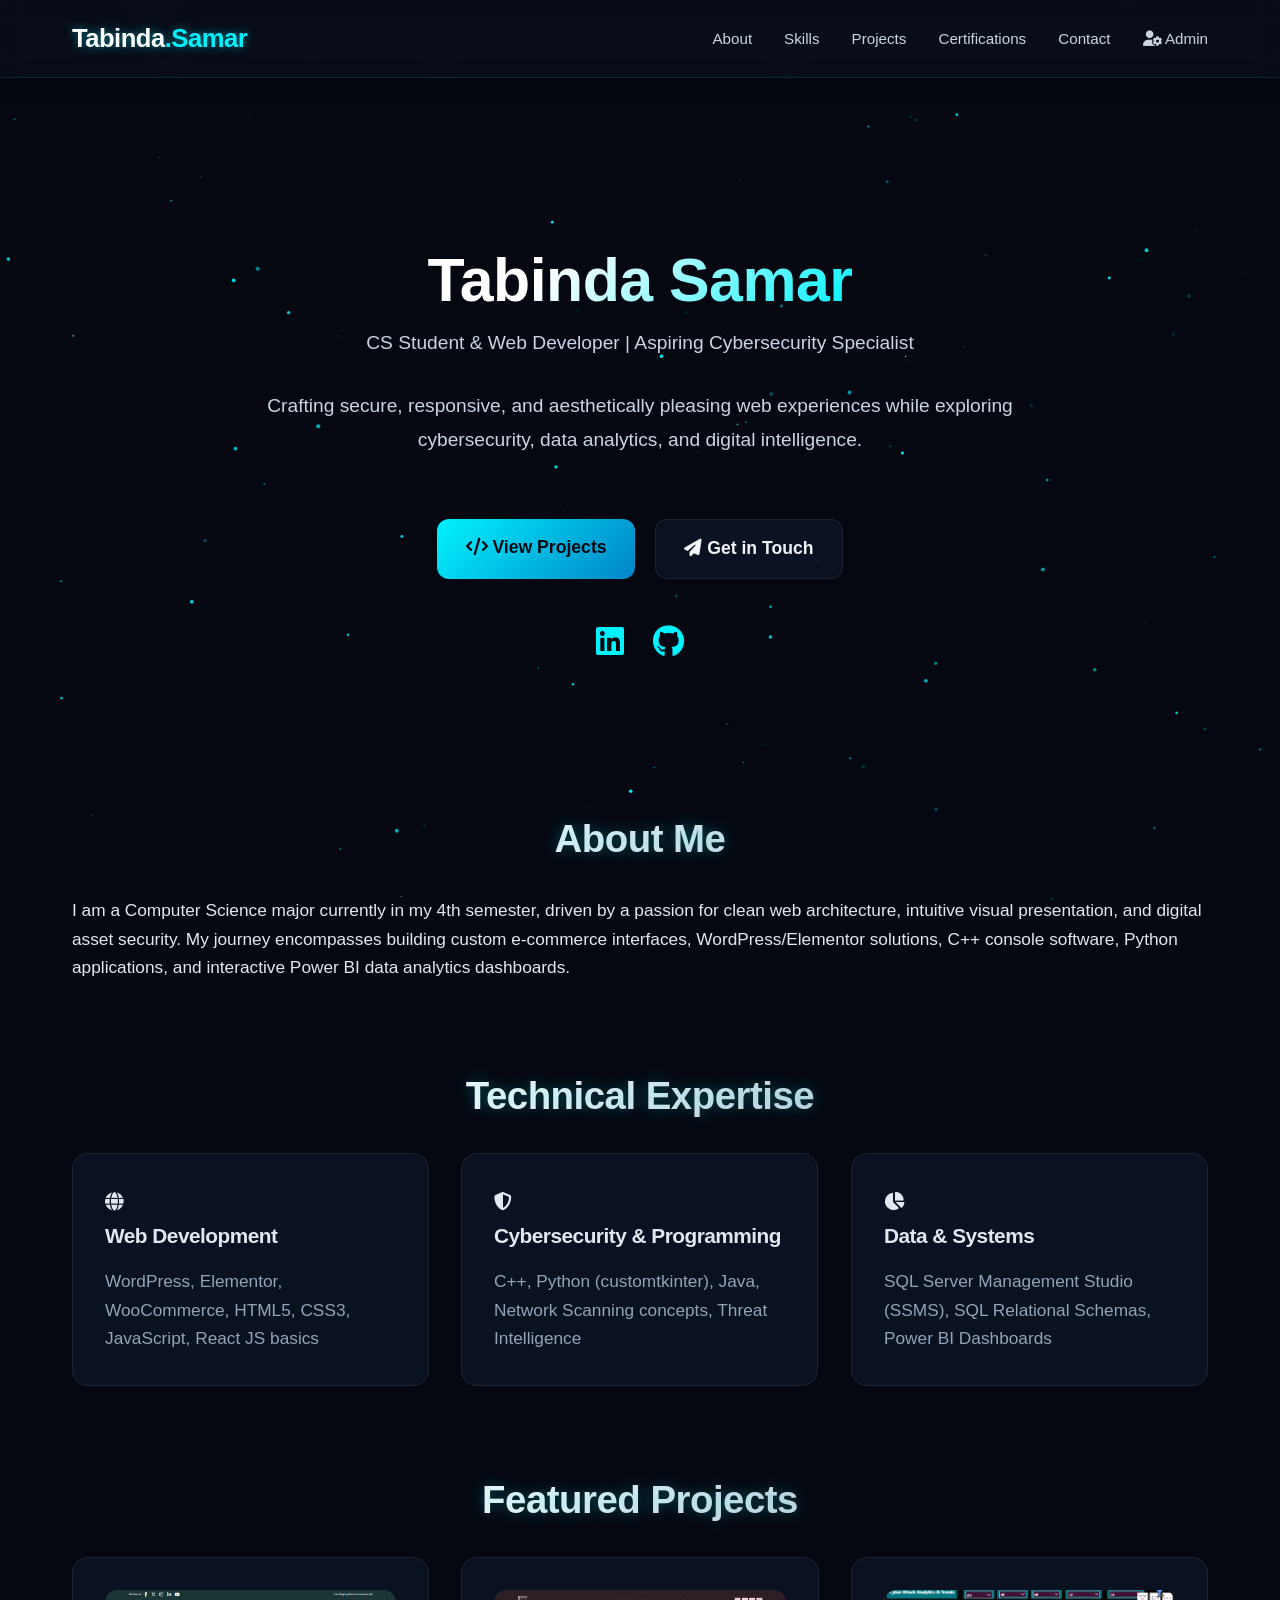
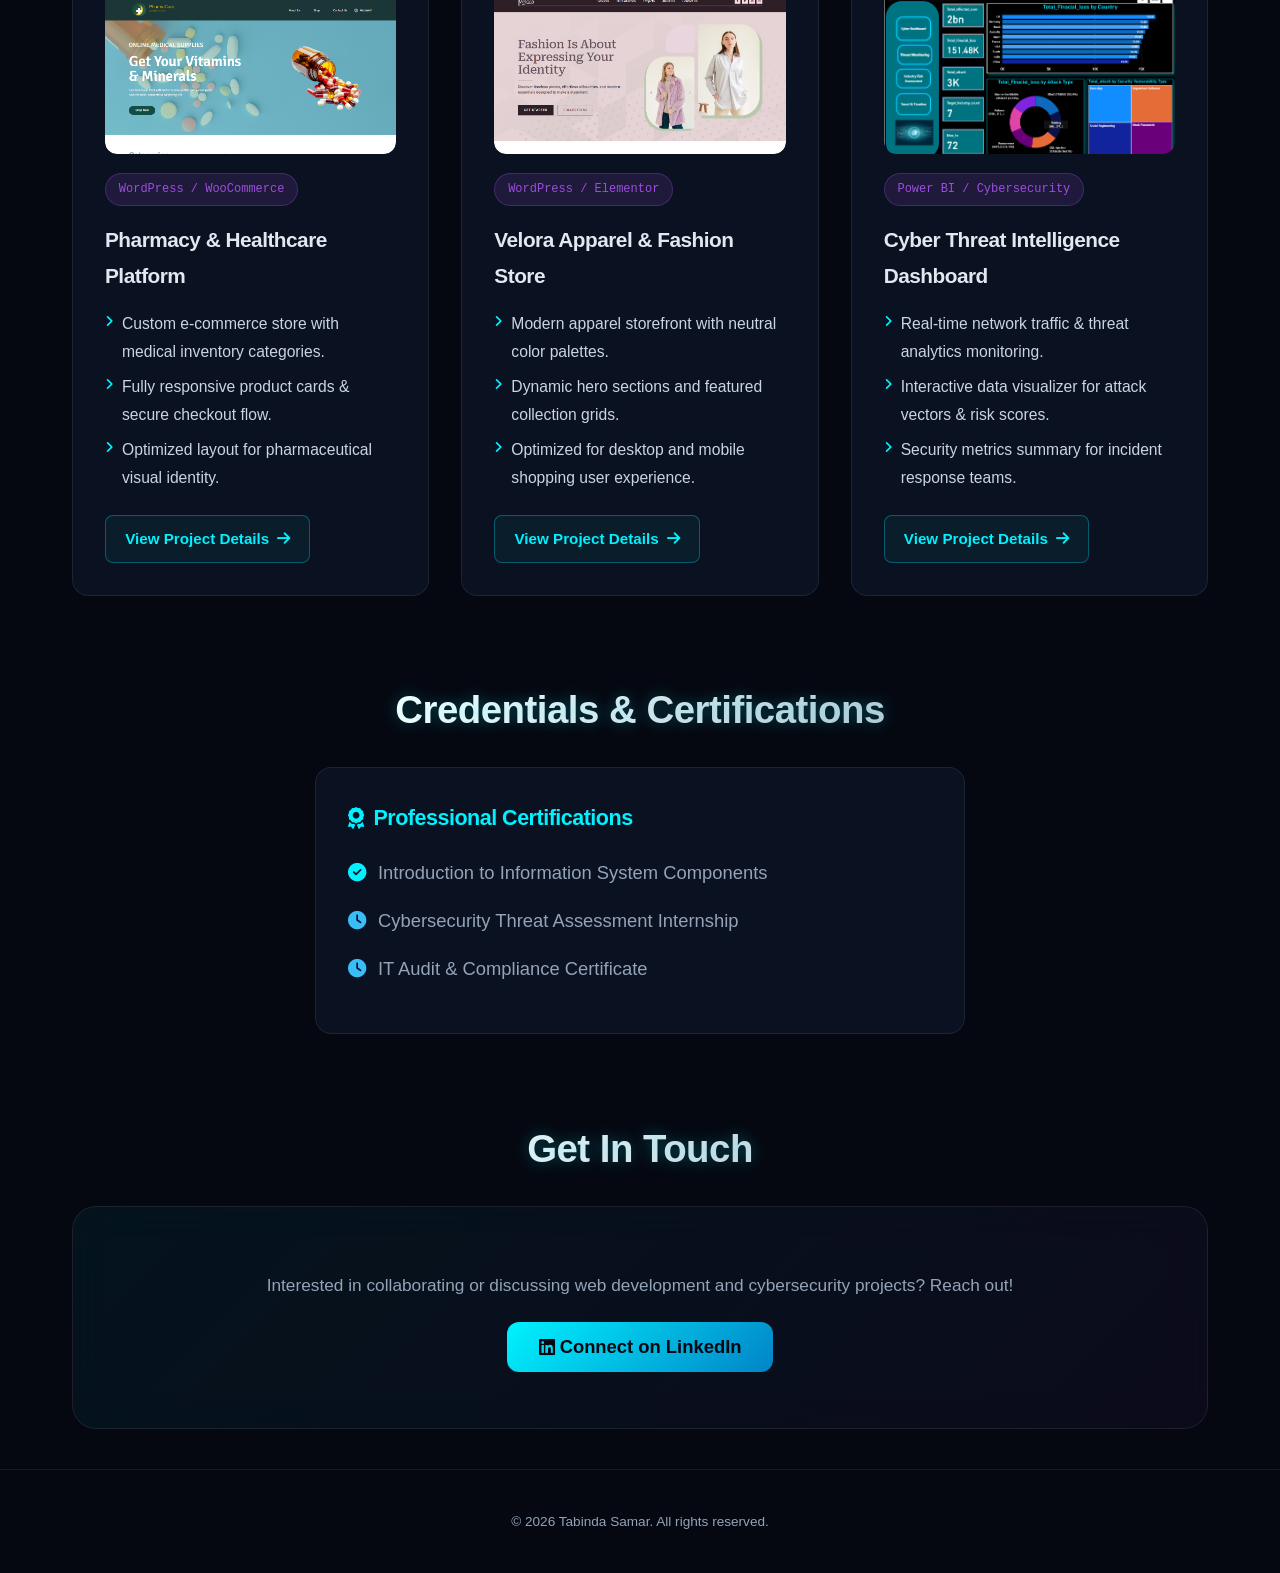
==== index.html @ 861e4718 "Initial portfolio commit" ====
<!DOCTYPE html>
<html lang="en">
<head>
    <meta charset="UTF-8">
    <meta name="viewport" content="width=device-width, initial-scale=1.0">
    <title>Tabinda Samar | CS Student & Web Developer | Aspiring Cybersecurity Specialist</title>
    <link rel="stylesheet" href="css/style.css">
    <link rel="stylesheet" href="https://cdnjs.cloudflare.com/ajax/libs/font-awesome/6.4.0/css/all.min.css">
</head>
<body>
    <canvas id="particles-canvas"></canvas>

    <!-- Navigation -->
    <nav class="navbar">
        <div class="nav-container">
            <a href="#hero" class="logo">Tabinda<span class="highlight">.Samar</span></a>
            <ul class="nav-links">
                <li><a href="#about">About</a></li>
                <li><a href="#skills">Skills</a></li>
                <li><a href="#projects">Projects</a></li>
                <li><a href="#certifications">Certifications</a></li>
                <li><a href="#contact">Contact</a></li>
                <li><a href="admin.html" class="admin-link"><i class="fa-solid fa-user-gear"></i> Admin</a></li>
            </ul>
        </div>
    </nav>

    <!-- Hero Section -->
    <section id="hero" class="hero-section">
        <div class="hero-content">
            <h1 class="glitch-text">Tabinda Samar</h1>
            <p class="subtitle">CS Student & Web Developer | Aspiring Cybersecurity Specialist</p>
            <p class="hero-desc">Crafting secure, responsive, and aesthetically pleasing web experiences while exploring cybersecurity, data analytics, and digital intelligence.</p>
            <div class="hero-btns">
                <a href="#projects" class="btn primary-btn"><i class="fa-solid fa-code"></i> View Projects</a>
                <a href="#contact" class="btn secondary-btn"><i class="fa-solid fa-paper-plane"></i> Get in Touch</a>
            </div>
            <div class="social-links">
                <a href="https://www.linkedin.com/in/tabinda-samar-846a65338" target="_blank" aria-label="LinkedIn"><i class="fa-brands fa-linkedin"></i></a>
                <a href="https://github.com" target="_blank" aria-label="GitHub"><i class="fa-brands fa-github"></i></a>
            </div>
        </div>
    </section>

    <!-- About Section -->
    <section id="about" class="about-section">
        <h2 class="section-title">About Me</h2>
        <div class="about-card glass-card">
            <p>I am a Computer Science major currently in my 4th semester, driven by a passion for clean web architecture, intuitive visual presentation, and digital asset security. My journey encompasses building custom e-commerce interfaces, WordPress/Elementor solutions, C++ console software, Python applications, and interactive Power BI data analytics dashboards.</p>
        </div>
    </section>

    <!-- Skills Section -->
    <section id="skills" class="skills-section">
        <h2 class="section-title">Technical Expertise</h2>
        <div class="skills-grid">
            <div class="skill-card glass-card">
                <i class="fa-solid fa-globe skill-icon"></i>
                <h3>Web Development</h3>
                <p>WordPress, Elementor, WooCommerce, HTML5, CSS3, JavaScript, React JS basics</p>
            </div>
            <div class="skill-card glass-card">
                <i class="fa-solid fa-shield-halved skill-icon"></i>
                <h3>Cybersecurity & Programming</h3>
                <p>C++, Python (customtkinter), Java, Network Scanning concepts, Threat Intelligence</p>
            </div>
            <div class="skill-card glass-card">
                <i class="fa-solid fa-chart-pie skill-icon"></i>
                <h3>Data & Systems</h3>
                <p>SQL Server Management Studio (SSMS), SQL Relational Schemas, Power BI Dashboards</p>
            </div>
        </div>
    </section>

   <!-- Projects Section -->
<section id="projects" class="projects-section">
    <h2 class="section-title">Featured Projects</h2>
    <div class="projects-grid">
        
        <!-- 1. Pharmacy / Medicine Project -->
        <div class="project-card glass-card">
            <div class="project-img-wrapper">
                <img src="images/Medicine/Medicine 1.png" alt="Pharmacy Platform" class="project-main-img">
            </div>
            <div class="card-header"><span class="tag">WordPress / WooCommerce</span></div>
            <h3>Pharmacy & Healthcare Platform</h3>
            <ul class="project-bullets">
                <li><i class="fa-solid fa-angle-right"></i> Custom e-commerce store with medical inventory categories.</li>
                <li><i class="fa-solid fa-angle-right"></i> Fully responsive product cards & secure checkout flow.</li>
                <li><i class="fa-solid fa-angle-right"></i> Optimized layout for pharmaceutical visual identity.</li>
            </ul>
            <a href="project-details.html?id=pharmacy" class="btn-view-project">View Project Details <i class="fa-solid fa-arrow-right"></i></a>
        </div>

        <!-- 2. Velora Fashion Project -->
        <div class="project-card glass-card">
            <div class="project-img-wrapper">
                <img src="images/Velora/Velora 1.png" alt="Velora Fashion Store" class="project-main-img">
            </div>
            <div class="card-header"><span class="tag">WordPress / Elementor</span></div>
            <h3>Velora Apparel & Fashion Store</h3>
            <ul class="project-bullets">
                <li><i class="fa-solid fa-angle-right"></i> Modern apparel storefront with neutral color palettes.</li>
                <li><i class="fa-solid fa-angle-right"></i> Dynamic hero sections and featured collection grids.</li>
                <li><i class="fa-solid fa-angle-right"></i> Optimized for desktop and mobile shopping user experience.</li>
            </ul>
            <a href="project-details.html?id=velora" class="btn-view-project">View Project Details <i class="fa-solid fa-arrow-right"></i></a>
        </div>

        <!-- 3. Cyber Power BI Dashboard -->
        <div class="project-card glass-card">
            <div class="project-img-wrapper">
                <img src="images/Cyber powerBI dashboard/power bi 1.png" alt="Cyber Dashboard" class="project-main-img">
            </div>
            <div class="card-header"><span class="tag">Power BI / Cybersecurity</span></div>
            <h3>Cyber Threat Intelligence Dashboard</h3>
            <ul class="project-bullets">
                <li><i class="fa-solid fa-angle-right"></i> Real-time network traffic & threat analytics monitoring.</li>
                <li><i class="fa-solid fa-angle-right"></i> Interactive data visualizer for attack vectors & risk scores.</li>
                <li><i class="fa-solid fa-angle-right"></i> Security metrics summary for incident response teams.</li>
            </ul>
            <a href="project-details.html?id=cyberdashboard" class="btn-view-project">View Project Details <i class="fa-solid fa-arrow-right"></i></a>
        </div>

        <!-- 4. Calligraphy Studio -->
        <div class="project-card glass-card">
            <div class="project-img-wrapper">
                <img src="images/Calligraphy/Calligraphy 1.png" alt="Calligraphy Studio" class="project-main-img">
            </div>
            <div class="card-header"><span class="tag">WordPress / Elementor</span></div>
            <h3>Art & Calligraphy Studio</h3>
            <ul class="project-bullets">
                <li><i class="fa-solid fa-angle-right"></i> Artistic hand-lettering & custom artwork showcase store.</li>
                <li><i class="fa-solid fa-angle-right"></i> Elegant product presentation with custom typography.</li>
                <li><i class="fa-solid fa-angle-right"></i> Seamless browsing experience with clear navigation.</li>
            </ul>
            <a href="project-details.html?id=calligraphy" class="btn-view-project">View Project Details <i class="fa-solid fa-arrow-right"></i></a>
        </div>

    </div>
</section>

    <!-- Certifications Section -->
    <section id="certifications" class="certifications-section">
        <h2 class="section-title">Credentials & Certifications</h2>
        <div class="cert-grid" style="grid-template-columns: 1fr; max-width: 650px; margin: 0 auto;">
            <div class="cert-glass glass-card">
                <h3><i class="fa-solid fa-award"></i> Professional Certifications</h3>
                <ul>
                    <li><i class="fa-solid fa-check-circle" style="color: #00f2fe;"></i> Introduction to Information System Components</li>
                    <li><i class="fa-solid fa-clock" style="color: #38bdf8;"></i> Cybersecurity Threat Assessment Internship </li>
                    <li><i class="fa-solid fa-clock" style="color: #38bdf8;"></i> IT Audit & Compliance Certificate </li>
                </ul>
            </div>
        </div>
    </section>

    <!-- Contact Section -->
    <section id="contact" class="contact-section">
        <h2 class="section-title">Get In Touch</h2>
        <div class="contact-card glass-card">
            <p>Interested in collaborating or discussing web development and cybersecurity projects? Reach out!</p>
            <a href="https://www.linkedin.com/in/tabinda-samar-846a65338" target="_blank" class="btn primary-btn"><i class="fa-brands fa-linkedin"></i> Connect on LinkedIn</a>
        </div>
    </section>

    <footer>
        <p>&copy; 2026 Tabinda Samar. All rights reserved.</p>
    </footer>

    <script src="js/script.js"></script>
    
</body>
</html>
---- css/style.css ----
:root {
    --bg-dark: #050811;
    --card-bg: rgba(15, 23, 42, 0.65);
    --border-glass: rgba(255, 255, 255, 0.08);
    --text-main: #f1f5f9;
    --text-muted: #94a3b8;
    --cyan-glow: #00f2fe;
    --violet-glow: #9d4edd;
    --transition: all 0.4s cubic-bezier(0.16, 1, 0.3, 1);
}

* {
    margin: 0;
    padding: 0;
    box-sizing: border-box;
}

html {
    scroll-behavior: smooth;
}

body {
    font-family: 'Plus Jakarta Sans', sans-serif;
    background-color: var(--bg-dark);
    color: var(--text-main);
    overflow-x: hidden;
    line-height: 1.6;
}

/* Background Stars Engine */
#bg-canvas, #particles-canvas {
    position: fixed;
    top: 0;
    left: 0;
    width: 100vw;
    height: 100vh;
    z-index: -1;
    pointer-events: none;
}

/* Glassmorphism Navigation Bar */
.navbar {
    position: fixed;
    top: 0;
    left: 0;
    width: 100%;
    background: rgba(10, 15, 29, 0.75);
    backdrop-filter: blur(12px);
    border-bottom: 1px solid rgba(0, 242, 254, 0.15);
    box-shadow: 0 4px 20px rgba(0, 0, 0, 0.4);
    z-index: 1000;
}

.nav-container {
    max-width: 1200px;
    margin: 0 auto;
    padding: 1rem 2rem;
    display: flex;
    justify-content: space-between;
    align-items: center;
}

.logo {
    font-size: 1.6rem;
    font-weight: 700;
    color: #ffffff;
    text-decoration: none;
    text-shadow: 0 0 10px rgba(0, 242, 254, 0.5);
}

.highlight {
    color: #00f2fe;
}

.nav-links {
    display: flex;
    gap: 2rem;
    list-style: none;
    margin: 0;
    padding: 0;
    align-items: center;
}

.nav-links a {
    color: #cbd5e1;
    text-decoration: none;
    font-size: 0.95rem;
    transition: all 0.3s ease;
}

.nav-links a:hover {
    color: #00f2fe;
    text-shadow: 0 0 8px rgba(0, 242, 254, 0.8);
}

.hero-section {
    min-height: 85vh;
    display: flex;
    align-items: center;
    justify-content: center;
    padding-top: 100px;
    text-align: center;
}

.hero-btns {
    display: flex;
    gap: 1.2rem;
    margin: 2rem 0;
    justify-content: center;
}

.social-links {
    display: flex;
    gap: 1.5rem;
    justify-content: center;
    margin-top: 1rem;
}

.social-links a {
    color: #00f2fe;
    font-size: 1.8rem;
    transition: transform 0.3s ease, color 0.3s ease;
}

.social-links a:hover {
    color: #38bdf8;
    transform: translateY(-3px);
}

/* Hero Section Spacing & Icons Fix */
.hero-section {
    min-height: 85vh;
    display: flex;
    align-items: center;
    justify-content: center;
    padding-top: 100px; /* Reduced excess top space */
    padding-bottom: 3rem;
    text-align: center;
}

.hero-content {
    max-width: 800px;
    margin: 0 auto;
    display: flex;
    flex-direction: column;
    align-items: center;
}

.hero-btns {
    display: flex;
    gap: 1.2rem;
    margin-top: 2rem;
    margin-bottom: 2rem; /* Proper gap below buttons */
    justify-content: center;
}

.social-links {
    display: flex;
    gap: 1.5rem;
    justify-content: center;
    margin-top: 1rem;
}

.social-links a {
    color: #00f2fe;
    font-size: 1.8rem; /* Correct icon size */
    transition: transform 0.3s ease, color 0.3s ease;
}

.social-links a:hover {
    color: #38bdf8;
    transform: translateY(-3px);
}

/* Section Common */
section {
    padding: 6rem 2rem;
    max-width: 1200px;
    margin: 0 auto;
}

.section-title {
    font-size: 2.2rem;
    font-weight: 800;
    text-align: center;
    margin-bottom: 3rem;
    background: linear-gradient(135deg, #fff 30%, var(--text-muted));
    -webkit-background-clip: text;
    -webkit-text-fill-color: transparent;
}

/* Hero Section */
.hero-section {
    min-height: 85vh;
    display: flex;
    align-items: center;
    justify-content: center;
    text-align: center;
}

.status-badge {
    display: inline-flex;
    align-items: center;
    gap: 8px;
    background: rgba(0, 242, 254, 0.08);
    border: 1px solid rgba(0, 242, 254, 0.2);
    padding: 6px 16px;
    border-radius: 30px;
    font-size: 0.85rem;
    color: var(--cyan-glow);
    margin-bottom: 1.5rem;
}

.pulse-dot {
    width: 8px;
    height: 8px;
    background-color: var(--cyan-glow);
    border-radius: 50%;
    box-shadow: 0 0 10px var(--cyan-glow);
    animation: pulse 1.5s infinite;
}

@keyframes pulse {
    0% { transform: scale(0.95); opacity: 0.8; }
    50% { transform: scale(1.3); opacity: 1; }
    100% { transform: scale(0.95); opacity: 0.8; }
}

.hero-content h1 {
    font-size: 3.5rem;
    font-weight: 800;
    line-height: 1.15;
    margin-bottom: 1rem;
}

.gradient-text {
    background: linear-gradient(135deg, var(--cyan-glow), var(--violet-glow));
    -webkit-background-clip: text;
    -webkit-text-fill-color: transparent;
}

.hero-content h2 {
    font-size: 1.25rem;
    color: var(--text-muted);
    font-weight: 400;
    margin-bottom: 1.5rem;
}

.hero-content p {
    max-width: 650px;
    margin: 0 auto 2.5rem;
    color: var(--text-muted);
    font-size: 1.1rem;
}

.hero-buttons {
    display: flex;
    gap: 1.2rem;
    justify-content: center;
}

.btn {
    padding: 0.9rem 2rem;
    border-radius: 12px;
    font-weight: 600;
    text-decoration: none;
    transition: var(--transition);
}

.primary-btn {
    background: linear-gradient(135deg, var(--cyan-glow), #0284c7);
    color: #050811;
}

.primary-btn:hover {
    box-shadow: 0 0 25px rgba(0, 242, 254, 0.4);
    transform: translateY(-3px);
}

.secondary-btn {
    background: var(--card-bg);
    border: 1px solid var(--border-glass);
    color: var(--text-main);
    backdrop-filter: blur(10px);
}

.secondary-btn:hover {
    border-color: var(--cyan-glow);
    transform: translateY(-3px);
}

/* About Section */
.about-glass-card {
    background: var(--card-bg);
    border: 1px solid var(--border-glass);
    backdrop-filter: blur(20px);
    border-radius: 20px;
    padding: 2.5rem;
    display: flex;
    align-items: center;
    gap: 2rem;
}

.about-icon {
    font-size: 3rem;
    color: var(--cyan-glow);
}

.about-text p {
    color: var(--text-muted);
    font-size: 1.1rem;
}

/* Grid Cards (Skills & Projects) */
.skills-grid, .projects-grid {
    display: grid;
    grid-template-columns: repeat(auto-fit, minmax(320px, 1fr));
    gap: 2rem;
}

.skill-card, .project-card, .cert-glass {
    background: var(--card-bg);
    border: 1px solid var(--border-glass);
    backdrop-filter: blur(16px);
    border-radius: 16px;
    padding: 2rem;
    transition: var(--transition);
}

.skill-card:hover, .project-card:hover {
    transform: translateY(-8px);
    border-color: rgba(0, 242, 254, 0.3);
    box-shadow: 0 10px 30px rgba(0, 0, 0, 0.5);
}

.card-icon, .project-icon {
    font-size: 2rem;
    color: var(--cyan-glow);
    margin-bottom: 1rem;
}

.card-header {
    display: flex;
    justify-content: space-between;
    align-items: center;
    margin-bottom: 1rem;
}

.tag {
    font-family: 'Fira Code', monospace;
    font-size: 0.75rem;
    padding: 0.3rem 0.8rem;
    border-radius: 20px;
    background: rgba(157, 77, 221, 0.15);
    color: var(--violet-glow);
    border: 1px solid rgba(157, 77, 221, 0.3);
}

.project-card h3, .skill-card h3 {
    font-size: 1.3rem;
    margin-bottom: 0.8rem;
}

.project-card p, .skill-card p {
    color: var(--text-muted);
    font-size: 0.95rem;
}

/* Certifications */
.cert-grid {
    display: grid;
    grid-template-columns: repeat(auto-fit, minmax(350px, 1fr));
    gap: 2rem;
}

.cert-glass h3 {
    color: var(--cyan-glow);
    margin-bottom: 1.2rem;
    display: flex;
    align-items: center;
    gap: 10px;
}

.cert-glass ul {
    list-style: none;
}

.cert-glass li {
    margin-bottom: 1rem;
    color: var(--text-muted);
    display: flex;
    align-items: center;
    gap: 12px;
}

.cert-glass li i {
    color: var(--violet-glow);
}

/* Contact */
.contact-card {
    background: linear-gradient(135deg, rgba(0, 242, 254, 0.05), rgba(157, 77, 221, 0.05));
    border: 1px solid var(--border-glass);
    backdrop-filter: blur(20px);
    border-radius: 24px;
    padding: 4rem 2rem;
    text-align: center;
}

.contact-card h2 {
    font-size: 2.2rem;
    margin-bottom: 1rem;
}

.contact-card p {
    color: var(--text-muted);
    margin-bottom: 2rem;
}

.contact-info {
    display: flex;
    justify-content: center;
    gap: 2rem;
    flex-wrap: wrap;
    font-size: 1.1rem;
}

.contact-info a {
    color: var(--cyan-glow);
    text-decoration: none;
}

footer {
    text-align: center;
    padding: 2.5rem;
    border-top: 1px solid var(--border-glass);
    color: var(--text-muted);
    font-size: 0.85rem;
}

@media (max-width: 768px) {
    .hero-content h1 { font-size: 2.3rem; }
    .nav-links { display: none; }
    .about-glass-card { flex-direction: column; text-align: center; }
}
/* ==========================================
   Scroll Entry Animations
   ========================================== */

/* Initial hidden state for elements */
.reveal {
    opacity: 0;
    transform: translateY(40px);
    transition: opacity 0.8s cubic-bezier(0.16, 1, 0.3, 1), 
                transform 0.8s cubic-bezier(0.16, 1, 0.3, 1);
    will-change: opacity, transform;
}

/* Active visible state triggered by JS */
.reveal.active {
    opacity: 1;
    transform: translateY(0);
}

/* Staggered delays for grid items */
.delay-1 { transition-delay: 0.1s; }
.delay-2 { transition-delay: 0.2s; }
.delay-3 { transition-delay: 0.3s; }
.delay-4 { transition-delay: 0.4s; }

/* Pulse Glow Entrance for Key Badges */
@keyframes glowFadeIn {
    from {
        opacity: 0;
        transform: scale(0.9);
    }
    to {
        opacity: 1;
        transform: scale(1);
    }
}

.hero-content {
    animation: glowFadeIn 1s ease-out forwards;
}
/* Update image styling for 16:9 ratio in css/style.css */
.project-card img {
    width: 100%;
    aspect-ratio: 16 / 9;
    object-fit: cover;
    border-radius: 12px;
    margin-bottom: 1rem;
}
/* Reduce excessive section padding / spacing */
section {
    padding: 3.5rem 2rem !important; /* Spacing between sections significantly reduced */
}

/* Typography Improvements - Bigger & More Readable Text */
body {
    font-size: 1.1rem;
    line-height: 1.7;
}

/* Main Name Title */
.hero-content h1 {
    font-size: 3.8rem !important;
    font-weight: 800;
    margin-bottom: 0.8rem;
    letter-spacing: -1px;
}

/* Subtitle / Designation */
.hero-content h2, .hero-subtitle {
    font-size: 1.45rem !important;
    font-weight: 600;
    color: #00f2fe;
    margin-bottom: 1.2rem;
}

/* Paragraph Description Text */
.hero-content p {
    font-size: 1.25rem !important;
    max-width: 750px;
    color: #e2e8f0;
    line-height: 1.8;
    margin-bottom: 2rem;
}

/* Section Titles (About, Skills, Projects, etc.) */
.section-title {
    font-size: 2.4rem !important;
    margin-bottom: 2rem !important;
}

/* Project & Card Descriptions */
.project-card p, .glass-card p {
    font-size: 1.05rem !important;
}

/* Buttons Text Adjustment */
.hero-btns .btn, .btn-primary, .btn-secondary {
    font-size: 1.1rem !important;
    padding: 0.85rem 1.8rem !important;
}

/* Social Icons Gap Fix */
.social-links {
    gap: 1.8rem !important;
    margin-top: 1.5rem !important;
}

.social-links a {
    font-size: 2.2rem !important;
}
/* Google Fonts Import - Modern Tech & Clean Typography */
@import url('https://fonts.googleapis.com/css2?family=Plus+Jakarta+Sans:wght@400;500;600;700&family=Space+Grotesk:wght@600;700&display=swap');

/* Typography Fixes */
body {
    font-family: 'Plus Jakarta Sans', sans-serif !important;
    font-size: 1.15rem !important;
    line-height: 1.75 !important;
    color: #e2e8f0 !important;
}

/* Headings Font (Modern Tech Look) */
h1, h2, h3, .section-title, .logo {
    font-family: 'Space Grotesk', sans-serif !important;
    letter-spacing: -0.5px !important;
}

/* Section Spacing Tighten (Har Section ke baad gap kam karne ke liye) */
section, 
.hero-section, 
.about-section, 
.skills-section, 
.projects-section, 
.cert-section, 
.contact-section {
    padding-top: 2.5rem !important;
    padding-bottom: 2.5rem !important;
    margin-bottom: 0 !important;
}

/* Hero Title - Larger & Clear */
.hero-content h1 {
    font-size: 3.8rem !important;
    font-weight: 700 !important;
    margin-bottom: 0.6rem !important;
    background: linear-gradient(135deg, #ffffff 30%, #00f2fe 100%);
    -webkit-background-clip: text;
    -webkit-text-fill-color: transparent;
}

/* Hero Subtitle */
.hero-subtitle, .hero-content h2 {
    font-size: 1.4rem !important;
    font-weight: 600 !important;
    color: #00f2fe !important;
    margin-bottom: 1rem !important;
}

/* Hero Description Paragraph */
.hero-content p {
    font-size: 1.2rem !important;
    max-width: 780px !important;
    color: #cbd5e1 !important;
    line-height: 1.8 !important;
    margin-bottom: 1.8rem !important;
}

/* Section Main Headings */
.section-title {
    font-size: 2.4rem !important;
    margin-bottom: 1.5rem !important;
    text-shadow: 0 0 15px rgba(0, 242, 254, 0.3);
}

/* Card Content Font Size */
.project-card p, .glass-card p, .about-content p {
    font-size: 1.08rem !important;
    line-height: 1.65 !important;
}

/* Social Links & Button Spacing Fix */
.hero-btns {
    margin-bottom: 1.2rem !important;
}

.social-links {
    display: flex !important;
    justify-content: center !important;
    gap: 1.8rem !important;
    margin-top: 1rem !important;
}

.social-links a {
    font-size: 2rem !important;
    color: #00f2fe !important;
    transition: transform 0.3s ease, color 0.3s ease !important;
}

.social-links a:hover {
    color: #38bdf8 !important;
    transform: translateY(-3px) scale(1.1) !important;
}
/* Clean Project Cards Styling */
.project-img-wrapper {
    width: 100%;
    aspect-ratio: 16/9;
    overflow: hidden;
    border-radius: 12px;
    margin-bottom: 1.2rem;
}

.project-main-img {
    width: 100%;
    height: 100%;
    object-fit: cover;
    transition: transform 0.4s ease;
}

.project-card:hover .project-main-img {
    transform: scale(1.04);
}

/* Bullets Styling */
.project-bullets {
    list-style: none;
    padding: 0;
    margin: 1rem 0 1.5rem 0;
}

.project-bullets li {
    font-size: 0.98rem;
    color: #cbd5e1;
    margin-bottom: 0.5rem;
    display: flex;
    align-items: flex-start;
    gap: 0.5rem;
}

.project-bullets li i {
    color: #00f2fe;
    font-size: 0.85rem;
    margin-top: 0.3rem;
}

/* View Details Button */
.btn-view-project {
    display: inline-flex;
    align-items: center;
    gap: 0.5rem;
    color: #00f2fe;
    text-decoration: none;
    font-weight: 600;
    font-size: 0.95rem;
    padding: 0.6rem 1.2rem;
    border: 1px solid rgba(0, 242, 254, 0.3);
    border-radius: 8px;
    background: rgba(0, 242, 254, 0.05);
    transition: all 0.3s ease;
}

.btn-view-project:hover {
    background: rgba(0, 242, 254, 0.2);
    box-shadow: 0 0 15px rgba(0, 242, 254, 0.3);
    transform: translateY(-2px);
}
/* Fix Hero Header Overlap & Push Content Down */
.hero-section {
    padding-top: 150px !important; /* Top space increase kardi hai */
    min-height: 85vh;
}

/* Alternative selector in case hero section uses direct content wrapper */
.hero-content {
    margin-top: 40px !important;
}
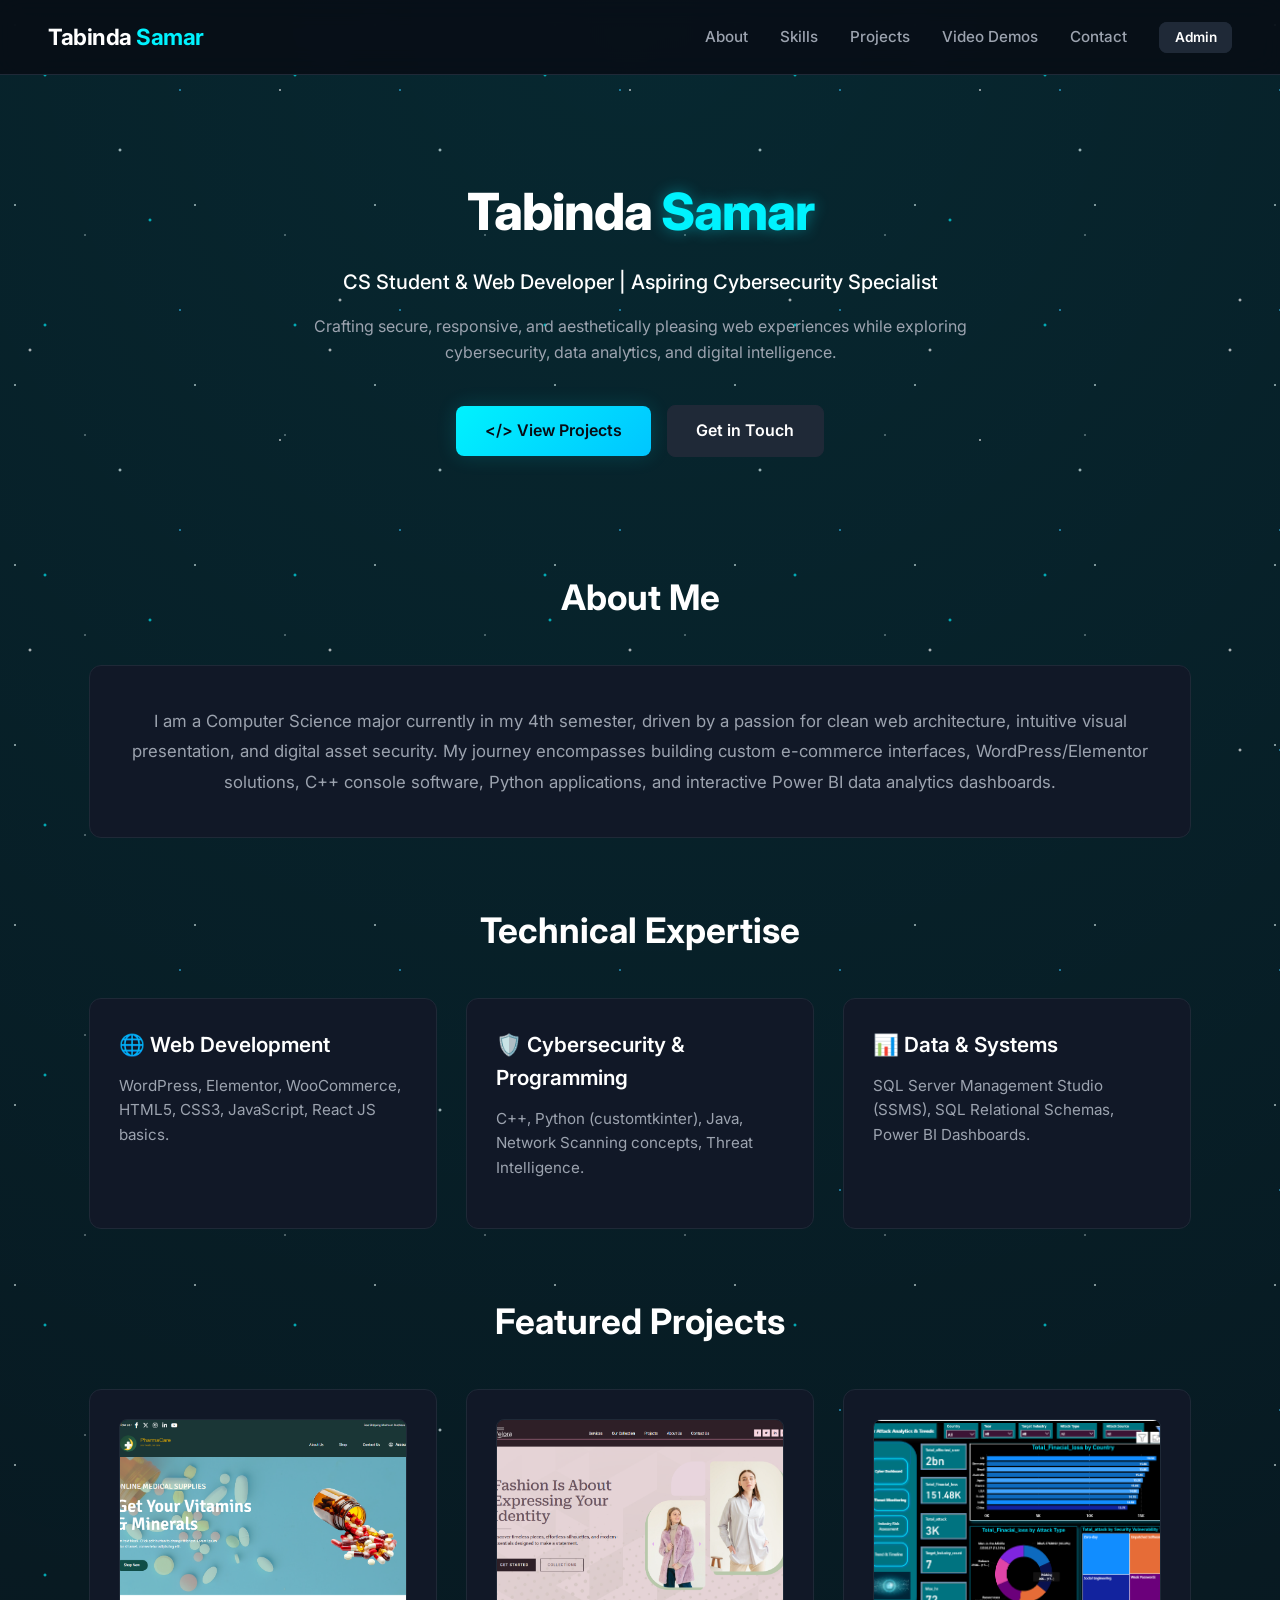
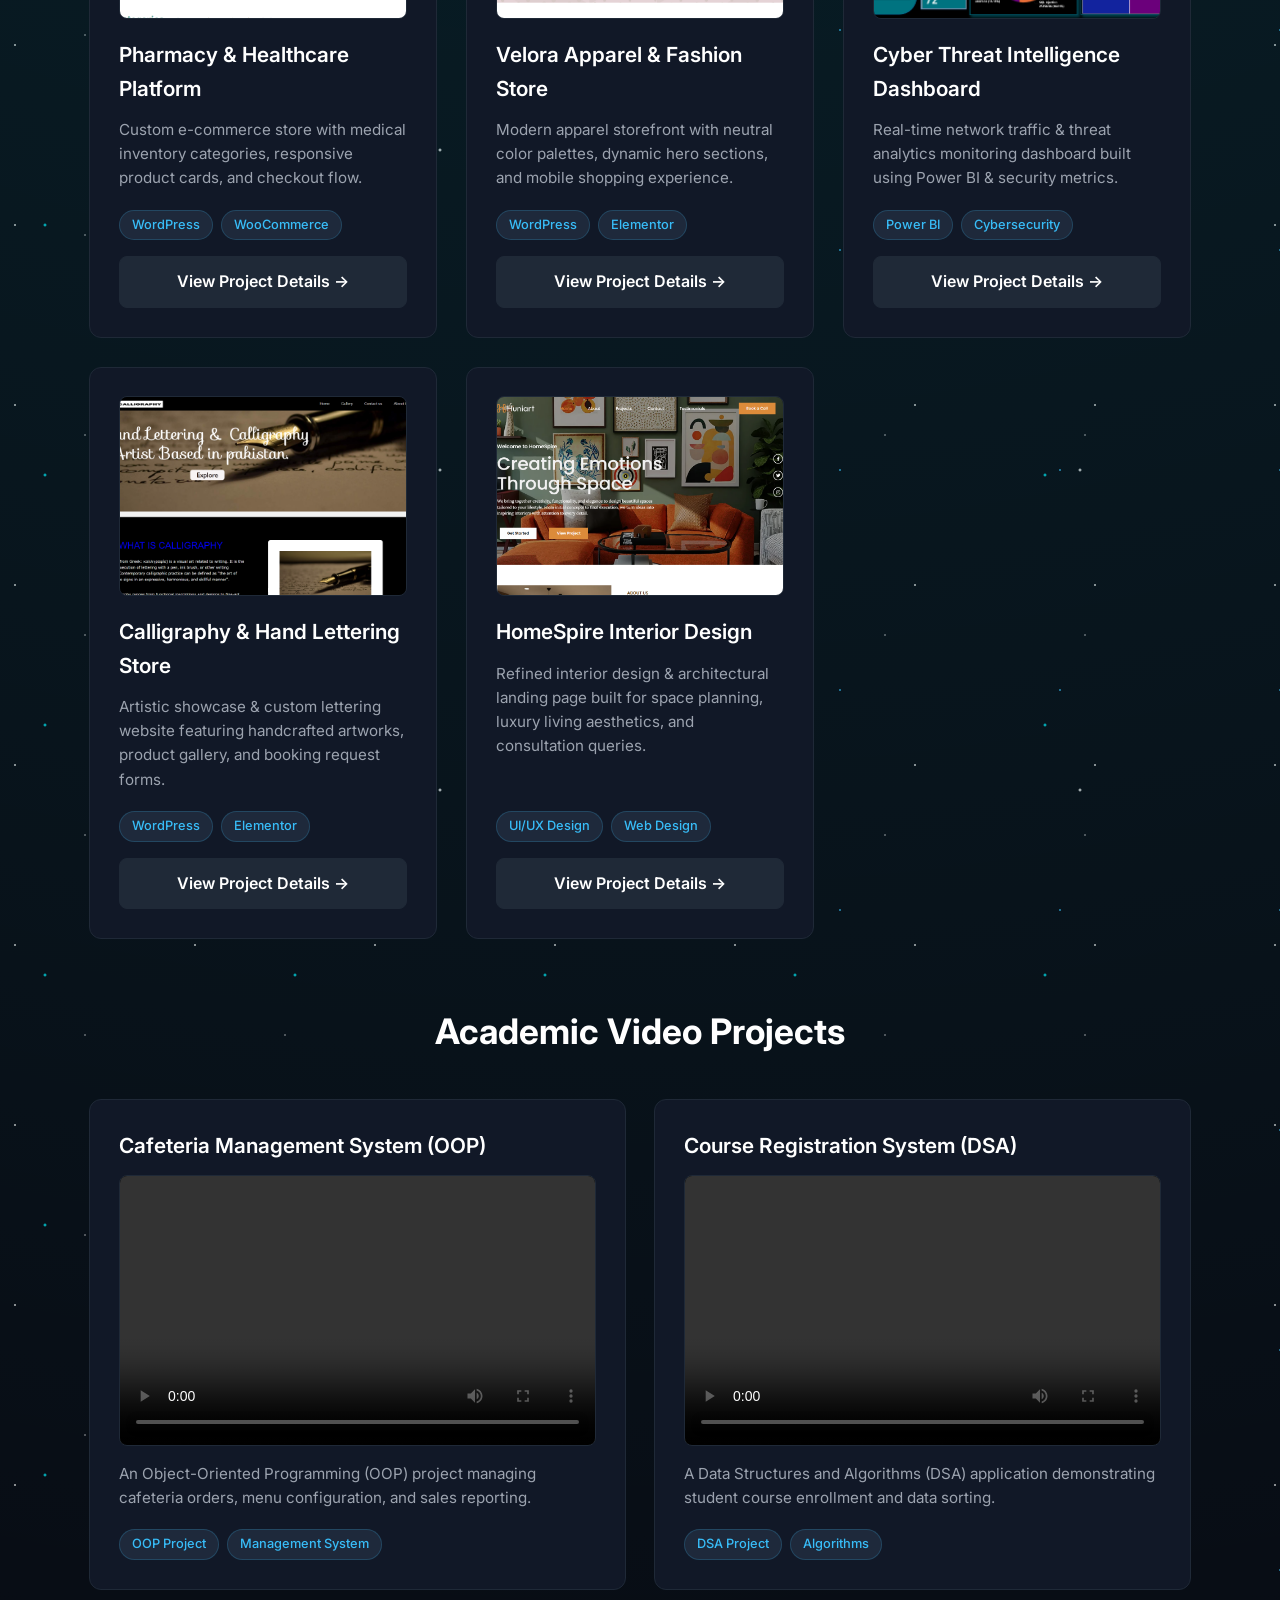
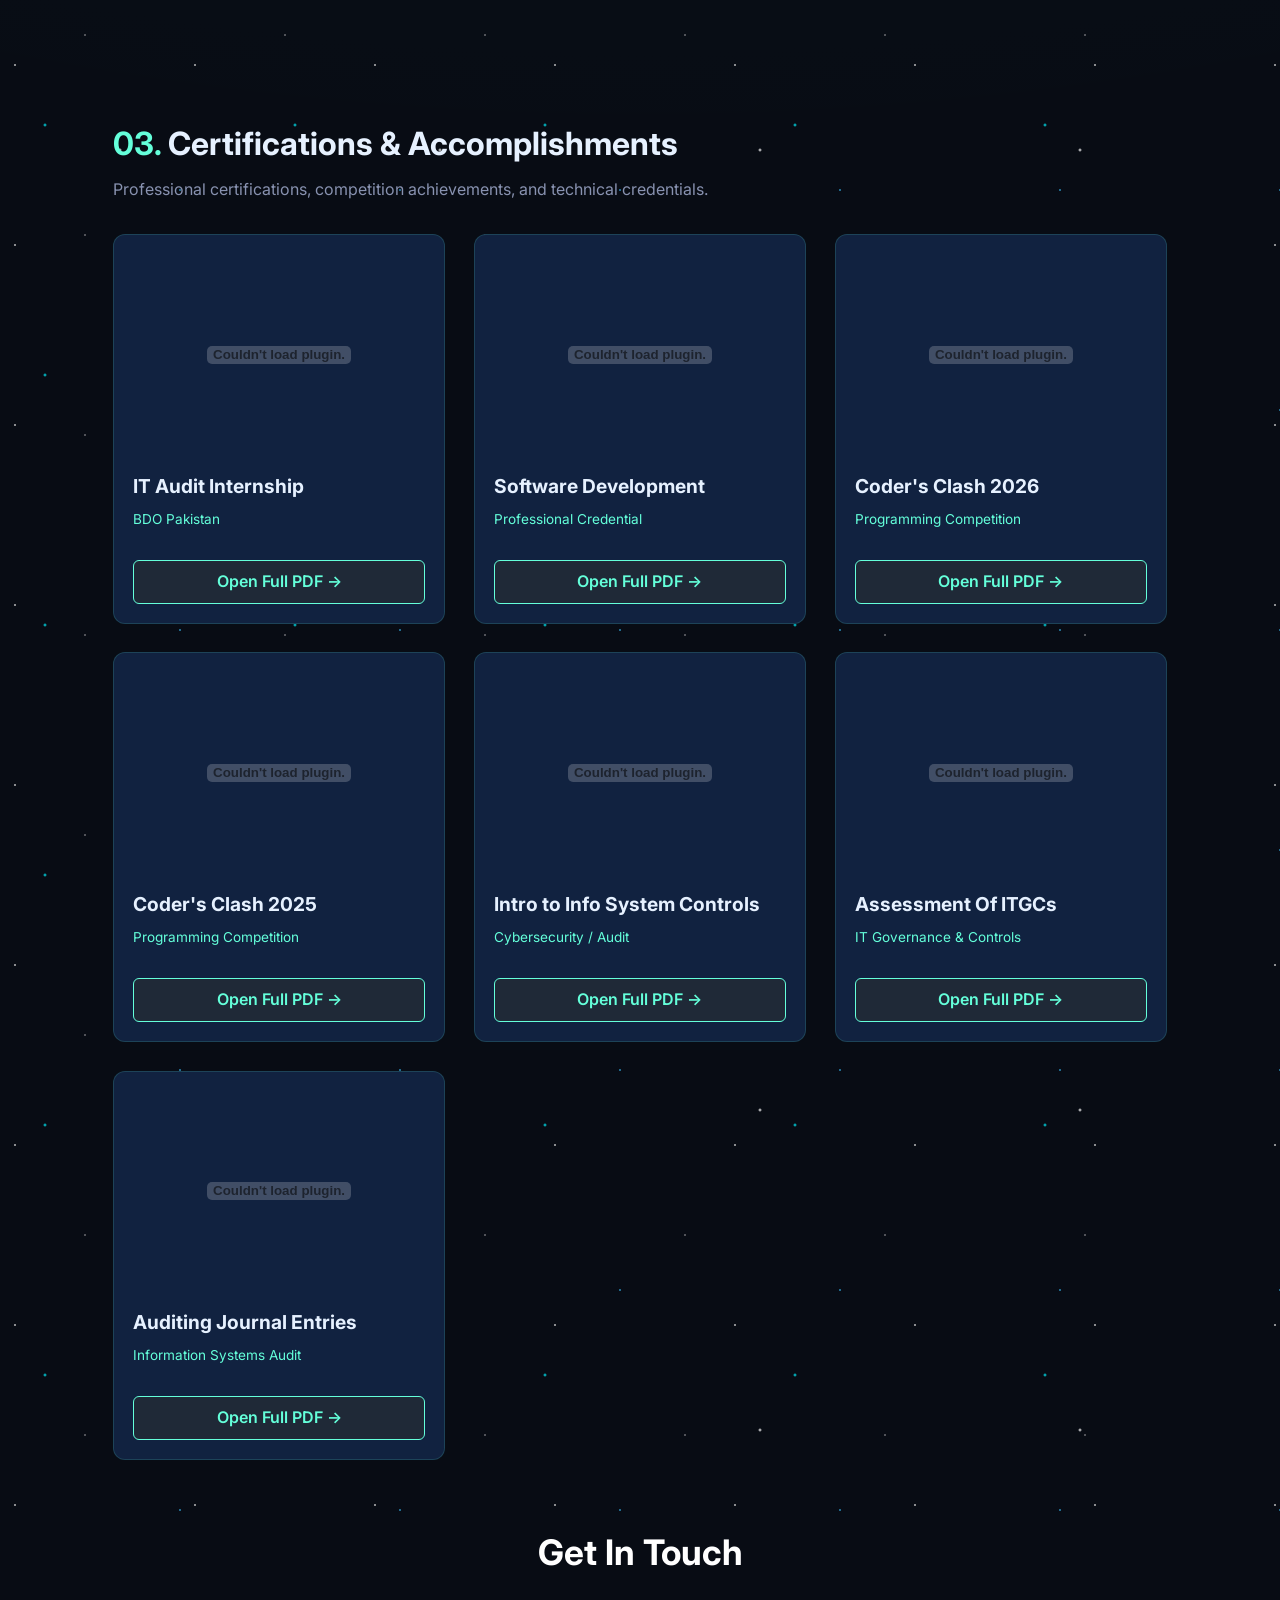
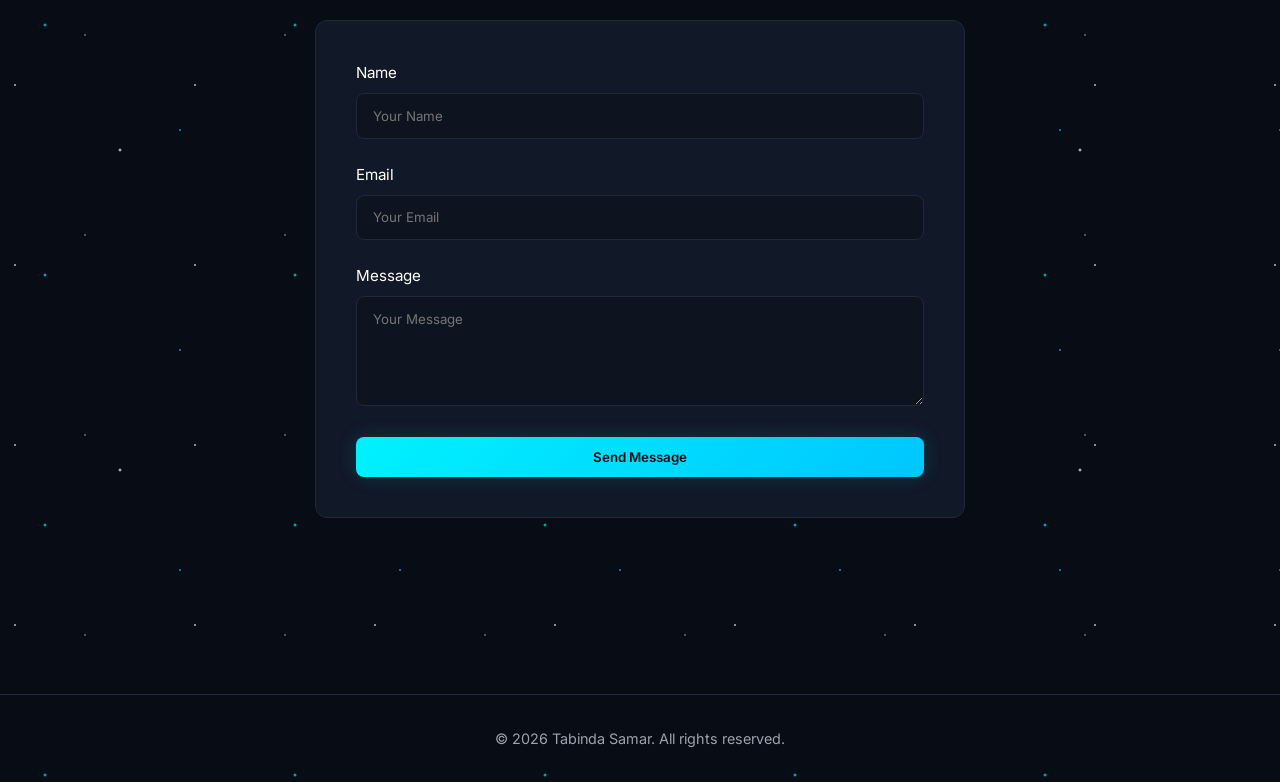
==== commit 12e99c9f: "Update portfolio with certificates section and PDF overlays" ====
--- a/index.html
+++ b/index.html
@@ -3,172 +3,328 @@
 <head>
     <meta charset="UTF-8">
     <meta name="viewport" content="width=device-width, initial-scale=1.0">
-    <title>Tabinda Samar | CS Student & Web Developer | Aspiring Cybersecurity Specialist</title>
+    <title>Tabinda Samar - Portfolio</title>
+    <!-- Corrected Path to CSS folder -->
     <link rel="stylesheet" href="css/style.css">
-    <link rel="stylesheet" href="https://cdnjs.cloudflare.com/ajax/libs/font-awesome/6.4.0/css/all.min.css">
 </head>
 <body>
-    <canvas id="particles-canvas"></canvas>
-
-    <!-- Navigation -->
-    <nav class="navbar">
-        <div class="nav-container">
-            <a href="#hero" class="logo">Tabinda<span class="highlight">.Samar</span></a>
-            <ul class="nav-links">
+
+    <!-- Header Navigation -->
+    <header>
+        <h1>Tabinda <span>Samar</span></h1>
+        <nav>
+            <ul>
                 <li><a href="#about">About</a></li>
                 <li><a href="#skills">Skills</a></li>
                 <li><a href="#projects">Projects</a></li>
-                <li><a href="#certifications">Certifications</a></li>
+                <li><a href="#video-projects">Video Demos</a></li>
                 <li><a href="#contact">Contact</a></li>
-                <li><a href="admin.html" class="admin-link"><i class="fa-solid fa-user-gear"></i> Admin</a></li>
+                <li><a href="admin.html" class="btn-secondary" style="padding: 0.4rem 0.9rem; font-size: 0.85rem;">Admin</a></li>
             </ul>
-        </div>
-    </nav>
+        </nav>
+    </header>
 
     <!-- Hero Section -->
-    <section id="hero" class="hero-section">
-        <div class="hero-content">
-            <h1 class="glitch-text">Tabinda Samar</h1>
-            <p class="subtitle">CS Student & Web Developer | Aspiring Cybersecurity Specialist</p>
-            <p class="hero-desc">Crafting secure, responsive, and aesthetically pleasing web experiences while exploring cybersecurity, data analytics, and digital intelligence.</p>
-            <div class="hero-btns">
-                <a href="#projects" class="btn primary-btn"><i class="fa-solid fa-code"></i> View Projects</a>
-                <a href="#contact" class="btn secondary-btn"><i class="fa-solid fa-paper-plane"></i> Get in Touch</a>
+    <section class="hero">
+        <h2>Tabinda <span class="highlight">Samar</span></h2>
+        <div class="subtitle">CS Student & Web Developer | Aspiring Cybersecurity Specialist</div>
+        <p>
+            Crafting secure, responsive, and aesthetically pleasing web experiences while exploring cybersecurity, data analytics, and digital intelligence.
+        </p>
+        <div class="hero-buttons">
+            <a href="#projects" class="btn-primary">&lt;/&gt; View Projects</a>
+            <a href="#contact" class="btn-secondary">Get in Touch</a>
+        </div>
+    </section>
+
+    <div class="container">
+        <!-- About Section -->
+        <section id="about">
+            <h2 class="section-title">About Me</h2>
+            <div class="about-box">
+                I am a Computer Science major currently in my 4th semester, driven by a passion for clean web architecture, intuitive visual presentation, and digital asset security. My journey encompasses building custom e-commerce interfaces, WordPress/Elementor solutions, C++ console software, Python applications, and interactive Power BI data analytics dashboards.
             </div>
-            <div class="social-links">
-                <a href="https://www.linkedin.com/in/tabinda-samar-846a65338" target="_blank" aria-label="LinkedIn"><i class="fa-brands fa-linkedin"></i></a>
-                <a href="https://github.com" target="_blank" aria-label="GitHub"><i class="fa-brands fa-github"></i></a>
+        </section>
+
+        <!-- Technical Expertise Section -->
+        <section id="skills">
+            <h2 class="section-title">Technical Expertise</h2>
+            <div class="expertise-grid">
+                <div class="card">
+                    <div class="card-title">🌐 Web Development</div>
+                    <div class="card-description">
+                        WordPress, Elementor, WooCommerce, HTML5, CSS3, JavaScript, React JS basics.
+                    </div>
+                </div>
+                <div class="card">
+                    <div class="card-title">🛡️ Cybersecurity & Programming</div>
+                    <div class="card-description">
+                        C++, Python (customtkinter), Java, Network Scanning concepts, Threat Intelligence.
+                    </div>
+                </div>
+                <div class="card">
+                    <div class="card-title">📊 Data & Systems</div>
+                    <div class="card-description">
+                        SQL Server Management Studio (SSMS), SQL Relational Schemas, Power BI Dashboards.
+                    </div>
+                </div>
             </div>
-        </div>
-    </section>
-
-    <!-- About Section -->
-    <section id="about" class="about-section">
-        <h2 class="section-title">About Me</h2>
-        <div class="about-card glass-card">
-            <p>I am a Computer Science major currently in my 4th semester, driven by a passion for clean web architecture, intuitive visual presentation, and digital asset security. My journey encompasses building custom e-commerce interfaces, WordPress/Elementor solutions, C++ console software, Python applications, and interactive Power BI data analytics dashboards.</p>
-        </div>
-    </section>
-
-    <!-- Skills Section -->
-    <section id="skills" class="skills-section">
-        <h2 class="section-title">Technical Expertise</h2>
-        <div class="skills-grid">
-            <div class="skill-card glass-card">
-                <i class="fa-solid fa-globe skill-icon"></i>
-                <h3>Web Development</h3>
-                <p>WordPress, Elementor, WooCommerce, HTML5, CSS3, JavaScript, React JS basics</p>
+        </section>
+
+        <!-- Web & Design Projects Section -->
+       <!-- Featured Projects Section -->
+        <section id="projects">
+            <h2 class="section-title">Featured Projects</h2>
+            <div class="projects-grid">
+                
+                <!-- Card 1: Pharmacy Store -->
+                <div class="project-card">
+                    <img src="images/Medicine/Medicine 1.png" alt="Pharmacy Store">
+                    <div class="card-title">Pharmacy & Healthcare Platform</div>
+                    <div class="card-description">
+                        Custom e-commerce store with medical inventory categories, responsive product cards, and checkout flow.
+                    </div>
+                    <div class="tags">
+                        <span class="tag">WordPress</span>
+                        <span class="tag">WooCommerce</span>
+                    </div>
+                    <a href="project-details.html?project=medicine" class="btn-secondary" style="margin-top: 1rem; text-align: center;">View Project Details &rarr;</a>
+                </div>
+
+                <!-- Card 2: Velora Fashion -->
+                <div class="project-card">
+                    <img src="images/Velora/Velora 1.png" alt="Velora Fashion">
+                    <div class="card-title">Velora Apparel & Fashion Store</div>
+                    <div class="card-description">
+                        Modern apparel storefront with neutral color palettes, dynamic hero sections, and mobile shopping experience.
+                    </div>
+                    <div class="tags">
+                        <span class="tag">WordPress</span>
+                        <span class="tag">Elementor</span>
+                    </div>
+                    <a href="project-details.html?project=velora" class="btn-secondary" style="margin-top: 1rem; text-align: center;">View Project Details &rarr;</a>
+                </div>
+
+                <!-- Card 3: Cyber PowerBI Dashboard -->
+                <div class="project-card">
+                    <img src="images/Cyber powerBI dashboard/power bi 1.png" alt="Cyber Threat Intelligence Dashboard">
+                    <div class="card-title">Cyber Threat Intelligence Dashboard</div>
+                    <div class="card-description">
+                        Real-time network traffic & threat analytics monitoring dashboard built using Power BI & security metrics.
+                    </div>
+                    <div class="tags">
+                        <span class="tag">Power BI</span>
+                        <span class="tag">Cybersecurity</span>
+                    </div>
+                    <a href="project-details.html?project=powerbi" class="btn-secondary" style="margin-top: 1rem; text-align: center;">View Project Details &rarr;</a>
+                </div>
+
+                
+<!-- Project Card: Calligraphy & Hand Lettering -->
+<div class="project-card">
+    <img src="images/Calligraphy/Calligraphy 1.png" alt="Calligraphy & Hand Lettering">
+    <div class="card-title">Calligraphy & Hand Lettering Store</div>
+    <div class="card-description">
+        Artistic showcase & custom lettering website featuring handcrafted artworks, product gallery, and booking request forms.
+    </div>
+    <div class="tags">
+        <span class="tag">WordPress</span>
+        <span class="tag">Elementor</span>
+    </div>
+    <a href="project-details.html?project=calligraphy" class="btn-secondary" style="margin-top: 1rem; text-align: center;">View Project Details &rarr;</a>
+</div>
+
+<!-- Project Card: HomeSpire Interior Design -->
+<div class="project-card">
+    <img src="images/homespire/Homespire 1.png" alt="HomeSpire Interior Design">
+    <div class="card-title">HomeSpire Interior Design</div>
+    <div class="card-description">
+        Refined interior design & architectural landing page built for space planning, luxury living aesthetics, and consultation queries.
+    </div>
+    <div class="tags">
+        <span class="tag">UI/UX Design</span>
+        <span class="tag">Web Design</span>
+    </div>
+    <a href="project-details.html?project=homespire" class="btn-secondary" style="margin-top: 1rem; text-align: center;">View Project Details &rarr;</a>
+</div>
             </div>
-            <div class="skill-card glass-card">
-                <i class="fa-solid fa-shield-halved skill-icon"></i>
-                <h3>Cybersecurity & Programming</h3>
-                <p>C++, Python (customtkinter), Java, Network Scanning concepts, Threat Intelligence</p>
+        </section>
+
+        <!-- Academic Video Projects Section -->
+        <section id="video-projects">
+            <h2 class="section-title">Academic Video Projects</h2>
+            
+            <div class="projects-grid">
+                
+                <!-- 1. Cafeteria Management System (OOP Project) -->
+                <div class="card">
+                    <div class="card-title">Cafeteria Management System (OOP)</div>
+                    <div class="video-wrapper">
+                        <video controls>
+                            <source src="videos/Cafeteria Management System.mp4" type="video/mp4">
+                            <source src="videos/Cafeteria Management System.mkv" type="video/mkv">
+                            Your browser does not support the video tag.
+                        </video>
+                    </div>
+                    <div class="card-description">
+                        An Object-Oriented Programming (OOP) project managing cafeteria orders, menu configuration, and sales reporting.
+                    </div>
+                    <div class="tags">
+                        <span class="tag">OOP Project</span>
+                        <span class="tag">Management System</span>
+                    </div>
+                </div>
+
+                <!-- 2. Course Registration System (DSA Project) -->
+                <div class="card">
+                    <div class="card-title">Course Registration System (DSA)</div>
+                    <div class="video-wrapper">
+                        <video controls>
+                            <source src="videos/Course Registration System.mp4" type="video/mp4">
+                            <source src="videos/Course Registration System.mkv" type="video/mkv">
+                            Your browser does not support the video tag.
+                        </video>
+                    </div>
+                    <div class="card-description">
+                        A Data Structures and Algorithms (DSA) application demonstrating student course enrollment and data sorting.
+                    </div>
+                    <div class="tags">
+                        <span class="tag">DSA Project</span>
+                        <span class="tag">Algorithms</span>
+                    </div>
+                </div>
+
             </div>
-            <div class="skill-card glass-card">
-                <i class="fa-solid fa-chart-pie skill-icon"></i>
-                <h3>Data & Systems</h3>
-                <p>SQL Server Management Studio (SSMS), SQL Relational Schemas, Power BI Dashboards</p>
-            </div>
-        </div>
-    </section>
-
-   <!-- Projects Section -->
-<section id="projects" class="projects-section">
-    <h2 class="section-title">Featured Projects</h2>
-    <div class="projects-grid">
+        </section>
+<!-- Certificates Section -->
+<section id="certificates" class="certificates-section" style="padding: 4rem 1.5rem; max-width: 1200px; margin: 0 auto;">
+    <h2 style="color: #e6f1ff; font-size: 2rem; margin-bottom: 0.5rem;">
+        <span style="color: #64ffda;">03.</span> Certifications & Accomplishments
+    </h2>
+    <p style="color: #8892b0; margin-bottom: 2rem;">Professional certifications, competition achievements, and technical credentials.</p>
+
+    <div class="certificates-grid" style="display: grid; grid-template-columns: repeat(auto-fit, minmax(300px, 1fr)); gap: 1.8rem;">
         
-        <!-- 1. Pharmacy / Medicine Project -->
-        <div class="project-card glass-card">
-            <div class="project-img-wrapper">
-                <img src="images/Medicine/Medicine 1.png" alt="Pharmacy Platform" class="project-main-img">
-            </div>
-            <div class="card-header"><span class="tag">WordPress / WooCommerce</span></div>
-            <h3>Pharmacy & Healthcare Platform</h3>
-            <ul class="project-bullets">
-                <li><i class="fa-solid fa-angle-right"></i> Custom e-commerce store with medical inventory categories.</li>
-                <li><i class="fa-solid fa-angle-right"></i> Fully responsive product cards & secure checkout flow.</li>
-                <li><i class="fa-solid fa-angle-right"></i> Optimized layout for pharmaceutical visual identity.</li>
-            </ul>
-            <a href="project-details.html?id=pharmacy" class="btn-view-project">View Project Details <i class="fa-solid fa-arrow-right"></i></a>
-        </div>
-
-        <!-- 2. Velora Fashion Project -->
-        <div class="project-card glass-card">
-            <div class="project-img-wrapper">
-                <img src="images/Velora/Velora 1.png" alt="Velora Fashion Store" class="project-main-img">
-            </div>
-            <div class="card-header"><span class="tag">WordPress / Elementor</span></div>
-            <h3>Velora Apparel & Fashion Store</h3>
-            <ul class="project-bullets">
-                <li><i class="fa-solid fa-angle-right"></i> Modern apparel storefront with neutral color palettes.</li>
-                <li><i class="fa-solid fa-angle-right"></i> Dynamic hero sections and featured collection grids.</li>
-                <li><i class="fa-solid fa-angle-right"></i> Optimized for desktop and mobile shopping user experience.</li>
-            </ul>
-            <a href="project-details.html?id=velora" class="btn-view-project">View Project Details <i class="fa-solid fa-arrow-right"></i></a>
-        </div>
-
-        <!-- 3. Cyber Power BI Dashboard -->
-        <div class="project-card glass-card">
-            <div class="project-img-wrapper">
-                <img src="images/Cyber powerBI dashboard/power bi 1.png" alt="Cyber Dashboard" class="project-main-img">
-            </div>
-            <div class="card-header"><span class="tag">Power BI / Cybersecurity</span></div>
-            <h3>Cyber Threat Intelligence Dashboard</h3>
-            <ul class="project-bullets">
-                <li><i class="fa-solid fa-angle-right"></i> Real-time network traffic & threat analytics monitoring.</li>
-                <li><i class="fa-solid fa-angle-right"></i> Interactive data visualizer for attack vectors & risk scores.</li>
-                <li><i class="fa-solid fa-angle-right"></i> Security metrics summary for incident response teams.</li>
-            </ul>
-            <a href="project-details.html?id=cyberdashboard" class="btn-view-project">View Project Details <i class="fa-solid fa-arrow-right"></i></a>
-        </div>
-
-        <!-- 4. Calligraphy Studio -->
-        <div class="project-card glass-card">
-            <div class="project-img-wrapper">
-                <img src="images/Calligraphy/Calligraphy 1.png" alt="Calligraphy Studio" class="project-main-img">
-            </div>
-            <div class="card-header"><span class="tag">WordPress / Elementor</span></div>
-            <h3>Art & Calligraphy Studio</h3>
-            <ul class="project-bullets">
-                <li><i class="fa-solid fa-angle-right"></i> Artistic hand-lettering & custom artwork showcase store.</li>
-                <li><i class="fa-solid fa-angle-right"></i> Elegant product presentation with custom typography.</li>
-                <li><i class="fa-solid fa-angle-right"></i> Seamless browsing experience with clear navigation.</li>
-            </ul>
-            <a href="project-details.html?id=calligraphy" class="btn-view-project">View Project Details <i class="fa-solid fa-arrow-right"></i></a>
+        <!-- Certificate 1: IT Audit BDO Internship -->
+        <div class="project-card" style="background: #112240; border-radius: 12px; padding: 1.2rem; border: 1px solid rgba(100, 255, 218, 0.15);">
+            <a href="images/Certificates/IT audit BDO internship.pdf" target="_blank" style="text-decoration: none; display: block;">
+                <div style="width: 100%; height: 200px; overflow: hidden; border-radius: 8px; margin-bottom: 1rem; position: relative;">
+                    <embed src="images/Certificates/IT audit BDO internship.pdf#toolbar=0&navpanes=0&scrollbar=0" type="application/pdf" width="100%" height="100%" style="border: none;" />
+                    <div style="position: absolute; top: 0; left: 0; width: 100%; height: 100%; background: transparent; cursor: pointer;"></div>
+                </div>
+            </a>
+            <h3 style="color: #e6f1ff; font-size: 1.2rem; margin-bottom: 0.5rem;">IT Audit Internship</h3>
+            <p style="color: #64ffda; font-size: 0.85rem; margin-bottom: 0.8rem;"><i class="fa-solid fa-briefcase"></i> BDO Pakistan</p>
+            <a href="images/Certificates/IT audit BDO internship.pdf" target="_blank" class="btn-secondary" style="display: block; text-align: center; margin-top: 1rem; border: 1px solid #64ffda; color: #64ffda; text-decoration: none; padding: 0.5rem; border-radius: 6px;">Open Full PDF &rarr;</a>
+        </div>
+
+        <!-- Certificate 2: Software Development -->
+        <div class="project-card" style="background: #112240; border-radius: 12px; padding: 1.2rem; border: 1px solid rgba(100, 255, 218, 0.15);">
+            <a href="images/Certificates/Software development.pdf" target="_blank" style="text-decoration: none; display: block;">
+                <div style="width: 100%; height: 200px; overflow: hidden; border-radius: 8px; margin-bottom: 1rem; position: relative;">
+                    <embed src="images/Certificates/Software development.pdf#toolbar=0&navpanes=0&scrollbar=0" type="application/pdf" width="100%" height="100%" style="border: none;" />
+                    <div style="position: absolute; top: 0; left: 0; width: 100%; height: 100%; background: transparent; cursor: pointer;"></div>
+                </div>
+            </a>
+            <h3 style="color: #e6f1ff; font-size: 1.2rem; margin-bottom: 0.5rem;">Software Development</h3>
+            <p style="color: #64ffda; font-size: 0.85rem; margin-bottom: 0.8rem;"><i class="fa-solid fa-award"></i> Professional Credential</p>
+            <a href="images/Certificates/Software development.pdf" target="_blank" class="btn-secondary" style="display: block; text-align: center; margin-top: 1rem; border: 1px solid #64ffda; color: #64ffda; text-decoration: none; padding: 0.5rem; border-radius: 6px;">Open Full PDF &rarr;</a>
+        </div>
+
+        <!-- Certificate 3: Coder's Clash 2026 -->
+        <div class="project-card" style="background: #112240; border-radius: 12px; padding: 1.2rem; border: 1px solid rgba(100, 255, 218, 0.15);">
+            <a href="images/Certificates/coder's clash 2026.pdf" target="_blank" style="text-decoration: none; display: block;">
+                <div style="width: 100%; height: 200px; overflow: hidden; border-radius: 8px; margin-bottom: 1rem; position: relative;">
+                    <embed src="images/Certificates/coder's clash 2026.pdf#toolbar=0&navpanes=0&scrollbar=0" type="application/pdf" width="100%" height="100%" style="border: none;" />
+                    <div style="position: absolute; top: 0; left: 0; width: 100%; height: 100%; background: transparent; cursor: pointer;"></div>
+                </div>
+            </a>
+            <h3 style="color: #e6f1ff; font-size: 1.2rem; margin-bottom: 0.5rem;">Coder's Clash 2026</h3>
+            <p style="color: #64ffda; font-size: 0.85rem; margin-bottom: 0.8rem;"><i class="fa-solid fa-trophy"></i> Programming Competition</p>
+            <a href="images/Certificates/coder's clash 2026.pdf" target="_blank" class="btn-secondary" style="display: block; text-align: center; margin-top: 1rem; border: 1px solid #64ffda; color: #64ffda; text-decoration: none; padding: 0.5rem; border-radius: 6px;">Open Full PDF &rarr;</a>
+        </div>
+
+        <!-- Certificate 4: Coder's Clash 2025 -->
+        <div class="project-card" style="background: #112240; border-radius: 12px; padding: 1.2rem; border: 1px solid rgba(100, 255, 218, 0.15);">
+            <a href="images/Certificates/coder's clash 2025.pdf" target="_blank" style="text-decoration: none; display: block;">
+                <div style="width: 100%; height: 200px; overflow: hidden; border-radius: 8px; margin-bottom: 1rem; position: relative;">
+                    <embed src="images/Certificates/coder's clash 2025.pdf#toolbar=0&navpanes=0&scrollbar=0" type="application/pdf" width="100%" height="100%" style="border: none;" />
+                    <div style="position: absolute; top: 0; left: 0; width: 100%; height: 100%; background: transparent; cursor: pointer;"></div>
+                </div>
+            </a>
+            <h3 style="color: #e6f1ff; font-size: 1.2rem; margin-bottom: 0.5rem;">Coder's Clash 2025</h3>
+            <p style="color: #64ffda; font-size: 0.85rem; margin-bottom: 0.8rem;"><i class="fa-solid fa-trophy"></i> Programming Competition</p>
+            <a href="images/Certificates/coder's clash 2025.pdf" target="_blank" class="btn-secondary" style="display: block; text-align: center; margin-top: 1rem; border: 1px solid #64ffda; color: #64ffda; text-decoration: none; padding: 0.5rem; border-radius: 6px;">Open Full PDF &rarr;</a>
+        </div>
+
+        <!-- Certificate 5: Intro to Information System Components -->
+        <div class="project-card" style="background: #112240; border-radius: 12px; padding: 1.2rem; border: 1px solid rgba(100, 255, 218, 0.15);">
+            <a href="images/Certificates/Introduction to Information System Components.pdf" target="_blank" style="text-decoration: none; display: block;">
+                <div style="width: 100%; height: 200px; overflow: hidden; border-radius: 8px; margin-bottom: 1rem; position: relative;">
+                    <embed src="images/Certificates/Introduction to Information System Components.pdf#toolbar=0&navpanes=0&scrollbar=0" type="application/pdf" width="100%" height="100%" style="border: none;" />
+                    <div style="position: absolute; top: 0; left: 0; width: 100%; height: 100%; background: transparent; cursor: pointer;"></div>
+                </div>
+            </a>
+            <h3 style="color: #e6f1ff; font-size: 1.2rem; margin-bottom: 0.5rem;">Intro to Info System Controls</h3>
+            <p style="color: #64ffda; font-size: 0.85rem; margin-bottom: 0.8rem;"><i class="fa-solid fa-shield-halved"></i> Cybersecurity / Audit</p>
+            <a href="images/Certificates/Introduction to Information System Components.pdf" target="_blank" class="btn-secondary" style="display: block; text-align: center; margin-top: 1rem; border: 1px solid #64ffda; color: #64ffda; text-decoration: none; padding: 0.5rem; border-radius: 6px;">Open Full PDF &rarr;</a>
+        </div>
+
+        <!-- Certificate 6: Assessment Of ITGCs -->
+        <div class="project-card" style="background: #112240; border-radius: 12px; padding: 1.2rem; border: 1px solid rgba(100, 255, 218, 0.15);">
+            <a href="images/Certificates/Assessment Of ITGCs.pdf" target="_blank" style="text-decoration: none; display: block;">
+                <div style="width: 100%; height: 200px; overflow: hidden; border-radius: 8px; margin-bottom: 1rem; position: relative;">
+                    <embed src="images/Certificates/Assessment Of ITGCs.pdf#toolbar=0&navpanes=0&scrollbar=0" type="application/pdf" width="100%" height="100%" style="border: none;" />
+                    <div style="position: absolute; top: 0; left: 0; width: 100%; height: 100%; background: transparent; cursor: pointer;"></div>
+                </div>
+            </a>
+            <h3 style="color: #e6f1ff; font-size: 1.2rem; margin-bottom: 0.5rem;">Assessment Of ITGCs</h3>
+            <p style="color: #64ffda; font-size: 0.85rem; margin-bottom: 0.8rem;"><i class="fa-solid fa-list-check"></i> IT Governance & Controls</p>
+            <a href="images/Certificates/Assessment Of ITGCs.pdf" target="_blank" class="btn-secondary" style="display: block; text-align: center; margin-top: 1rem; border: 1px solid #64ffda; color: #64ffda; text-decoration: none; padding: 0.5rem; border-radius: 6px;">Open Full PDF &rarr;</a>
+        </div>
+
+        <!-- Certificate 7: Auditing Journal Entries -->
+        <div class="project-card" style="background: #112240; border-radius: 12px; padding: 1.2rem; border: 1px solid rgba(100, 255, 218, 0.15);">
+            <a href="images/Certificates/Auditing Journal Entries.pdf" target="_blank" style="text-decoration: none; display: block;">
+                <div style="width: 100%; height: 200px; overflow: hidden; border-radius: 8px; margin-bottom: 1rem; position: relative;">
+                    <embed src="images/Certificates/Auditing Journal Entries.pdf#toolbar=0&navpanes=0&scrollbar=0" type="application/pdf" width="100%" height="100%" style="border: none;" />
+                    <div style="position: absolute; top: 0; left: 0; width: 100%; height: 100%; background: transparent; cursor: pointer;"></div>
+                </div>
+            </a>
+            <h3 style="color: #e6f1ff; font-size: 1.2rem; margin-bottom: 0.5rem;">Auditing Journal Entries</h3>
+            <p style="color: #64ffda; font-size: 0.85rem; margin-bottom: 0.8rem;"><i class="fa-solid fa-receipt"></i> Information Systems Audit</p>
+            <a href="images/Certificates/Auditing Journal Entries.pdf" target="_blank" class="btn-secondary" style="display: block; text-align: center; margin-top: 1rem; border: 1px solid #64ffda; color: #64ffda; text-decoration: none; padding: 0.5rem; border-radius: 6px;">Open Full PDF &rarr;</a>
         </div>
 
     </div>
 </section>
-
-    <!-- Certifications Section -->
-    <section id="certifications" class="certifications-section">
-        <h2 class="section-title">Credentials & Certifications</h2>
-        <div class="cert-grid" style="grid-template-columns: 1fr; max-width: 650px; margin: 0 auto;">
-            <div class="cert-glass glass-card">
-                <h3><i class="fa-solid fa-award"></i> Professional Certifications</h3>
-                <ul>
-                    <li><i class="fa-solid fa-check-circle" style="color: #00f2fe;"></i> Introduction to Information System Components</li>
-                    <li><i class="fa-solid fa-clock" style="color: #38bdf8;"></i> Cybersecurity Threat Assessment Internship </li>
-                    <li><i class="fa-solid fa-clock" style="color: #38bdf8;"></i> IT Audit & Compliance Certificate </li>
-                </ul>
-            </div>
-        </div>
-    </section>
-
-    <!-- Contact Section -->
-    <section id="contact" class="contact-section">
-        <h2 class="section-title">Get In Touch</h2>
-        <div class="contact-card glass-card">
-            <p>Interested in collaborating or discussing web development and cybersecurity projects? Reach out!</p>
-            <a href="https://www.linkedin.com/in/tabinda-samar-846a65338" target="_blank" class="btn primary-btn"><i class="fa-brands fa-linkedin"></i> Connect on LinkedIn</a>
-        </div>
-    </section>
-
+        <!-- Contact Section -->
+        <section id="contact">
+            <h2 class="section-title">Get In Touch</h2>
+            <form class="contact-form" action="#" method="POST">
+                <div class="form-group">
+                    <label for="name">Name</label>
+                    <input type="text" id="name" name="name" placeholder="Your Name" required>
+                </div>
+                <div class="form-group">
+                    <label for="email">Email</label>
+                    <input type="email" id="email" name="email" placeholder="Your Email" required>
+                </div>
+                <div class="form-group">
+                    <label for="message">Message</label>
+                    <textarea id="message" name="message" rows="5" placeholder="Your Message" required></textarea>
+                </div>
+                <button type="submit" class="btn-primary" style="width: 100%;">Send Message</button>
+            </form>
+        </section>
+    </div>
+
+    <!-- Footer -->
     <footer>
         <p>&copy; 2026 Tabinda Samar. All rights reserved.</p>
     </footer>
 
+    <!-- Corrected Path to JS folder -->
     <script src="js/script.js"></script>
-    
 </body>
 </html>
--- a/css/style.css
+++ b/css/style.css
@@ -1,720 +1,382 @@
+/* Google Font Import */
+@import url('https://fonts.googleapis.com/css2?family=Inter:wght@300;400;500;600;700&display=swap');
+
+/* CSS Variables */
 :root {
-    --bg-dark: #050811;
-    --card-bg: rgba(15, 23, 42, 0.65);
-    --border-glass: rgba(255, 255, 255, 0.08);
-    --text-main: #f1f5f9;
-    --text-muted: #94a3b8;
-    --cyan-glow: #00f2fe;
-    --violet-glow: #9d4edd;
-    --transition: all 0.4s cubic-bezier(0.16, 1, 0.3, 1);
-}
-
+    --bg-dark: #080c14;
+    --card-bg: #111827;
+    --card-border: #1f2937;
+    --primary-text: #ffffff;
+    --secondary-text: #9ca3af;
+    --accent-cyan: #00f2fe;
+    --accent-hover: #00c6ff;
+    --badge-bg: #1e293b;
+    --badge-text: #38bdf8;
+    --button-secondary-bg: #1f2937;
+    --shadow-glow: 0 0 20px rgba(0, 242, 254, 0.15);
+    --transition: all 0.3s ease;
+}
+
+/* Base Reset */
 * {
     margin: 0;
     padding: 0;
     box-sizing: border-box;
-}
-
-html {
-    scroll-behavior: smooth;
-}
-
+    font-family: 'Inter', -apple-system, BlinkMacSystemFont, sans-serif;
+}
+
+/* Body with Animated Stars Background */
 body {
-    font-family: 'Plus Jakarta Sans', sans-serif;
     background-color: var(--bg-dark);
-    color: var(--text-main);
+    color: var(--primary-text);
+    line-height: 1.6;
+    min-height: 100vh;
+    position: relative;
     overflow-x: hidden;
-    line-height: 1.6;
-}
-
-/* Background Stars Engine */
-#bg-canvas, #particles-canvas {
-    position: fixed;
-    top: 0;
-    left: 0;
-    width: 100vw;
-    height: 100vh;
-    z-index: -1;
-    pointer-events: none;
-}
-
-/* Glassmorphism Navigation Bar */
-.navbar {
+    background-image: 
+        radial-gradient(circle at 50% 0%, rgba(0, 242, 254, 0.12) 0%, transparent 60%),
+        radial-gradient(1.5px 1.5px at 15px 25px, #ffffff, rgba(0,0,0,0)),
+        radial-gradient(2px 2px at 45px 75px, #00f2fe, rgba(0,0,0,0)),
+        radial-gradient(1px 1px at 85px 35px, #ffffff, rgba(0,0,0,0)),
+        radial-gradient(2px 2px at 120px 150px, #ffffff, rgba(0,0,0,0)),
+        radial-gradient(1.5px 1.5px at 180px 90px, #38bdf8, rgba(0,0,0,0));
+    background-repeat: repeat;
+    background-size: 100% 100%, 180px 180px, 250px 250px, 200px 200px, 320px 320px, 220px 220px;
+    animation: spaceTwinkle 8s infinite alternate ease-in-out;
+}
+
+/* Glowing Twinkling Stars Pseudo Layer */
+body::before {
+    content: '';
     position: fixed;
     top: 0;
     left: 0;
     width: 100%;
-    background: rgba(10, 15, 29, 0.75);
+    height: 100%;
+    pointer-events: none;
+    background-image: 
+        radial-gradient(2px 2px at 30px 50px, #ffffff, rgba(0,0,0,0)),
+        radial-gradient(2px 2px at 150px 220px, #00f2fe, rgba(0,0,0,0)),
+        radial-gradient(1.5px 1.5px at 280px 90px, #ffffff, rgba(0,0,0,0)),
+        radial-gradient(2px 2px at 340px 300px, #ffffff, rgba(0,0,0,0));
+    background-repeat: repeat;
+    background-size: 300px 300px, 400px 400px, 350px 350px, 450px 450px;
+    animation: starsPulse 4s infinite alternate ease-in-out;
+    z-index: 0;
+}
+
+/* Star Animations */
+@keyframes spaceTwinkle {
+    0% {
+        background-position: 0 0, 0 0, 0 0, 0 0, 0 0, 0 0;
+    }
+    100% {
+        background-position: 0 0, 20px 40px, -30px 50px, 15px -25px, -20px 30px, 40px -10px;
+    }
+}
+
+@keyframes starsPulse {
+    0% {
+        opacity: 0.3;
+        transform: scale(0.98);
+    }
+    50% {
+        opacity: 0.8;
+    }
+    100% {
+        opacity: 1;
+        transform: scale(1.01);
+    }
+}
+
+/* Ensure content stays above star background */
+header, .hero, .container, footer {
+    position: relative;
+    z-index: 1;
+}
+
+/* Header & Nav */
+header {
+    background-color: rgba(8, 12, 20, 0.85);
     backdrop-filter: blur(12px);
-    border-bottom: 1px solid rgba(0, 242, 254, 0.15);
-    box-shadow: 0 4px 20px rgba(0, 0, 0, 0.4);
+    border-bottom: 1px solid var(--card-border);
+    padding: 1.2rem 3rem;
+    position: sticky;
+    top: 0;
     z-index: 1000;
-}
-
-.nav-container {
-    max-width: 1200px;
-    margin: 0 auto;
-    padding: 1rem 2rem;
     display: flex;
     justify-content: space-between;
     align-items: center;
 }
 
-.logo {
-    font-size: 1.6rem;
+header h1 {
+    font-size: 1.4rem;
     font-weight: 700;
-    color: #ffffff;
-    text-decoration: none;
-    text-shadow: 0 0 10px rgba(0, 242, 254, 0.5);
-}
-
-.highlight {
-    color: #00f2fe;
-}
-
-.nav-links {
-    display: flex;
+    letter-spacing: -0.5px;
+    color: var(--primary-text);
+}
+
+header h1 span {
+    color: var(--accent-cyan);
+}
+
+nav ul {
+    display: flex;
+    list-style: none;
     gap: 2rem;
-    list-style: none;
-    margin: 0;
-    padding: 0;
     align-items: center;
 }
 
-.nav-links a {
-    color: #cbd5e1;
+nav a {
+    color: var(--secondary-text);
     text-decoration: none;
     font-size: 0.95rem;
-    transition: all 0.3s ease;
-}
-
-.nav-links a:hover {
-    color: #00f2fe;
-    text-shadow: 0 0 8px rgba(0, 242, 254, 0.8);
-}
-
-.hero-section {
-    min-height: 85vh;
-    display: flex;
-    align-items: center;
-    justify-content: center;
-    padding-top: 100px;
+    font-weight: 500;
+    transition: var(--transition);
+}
+
+nav a:hover {
+    color: var(--accent-cyan);
+}
+
+/* Hero Section */
+.hero {
     text-align: center;
-}
-
-.hero-btns {
-    display: flex;
-    gap: 1.2rem;
-    margin: 2rem 0;
-    justify-content: center;
-}
-
-.social-links {
-    display: flex;
-    gap: 1.5rem;
-    justify-content: center;
-    margin-top: 1rem;
-}
-
-.social-links a {
-    color: #00f2fe;
-    font-size: 1.8rem;
-    transition: transform 0.3s ease, color 0.3s ease;
-}
-
-.social-links a:hover {
-    color: #38bdf8;
-    transform: translateY(-3px);
-}
-
-/* Hero Section Spacing & Icons Fix */
-.hero-section {
-    min-height: 85vh;
-    display: flex;
-    align-items: center;
-    justify-content: center;
-    padding-top: 100px; /* Reduced excess top space */
-    padding-bottom: 3rem;
-    text-align: center;
-}
-
-.hero-content {
-    max-width: 800px;
+    padding: 6rem 1.5rem 4rem;
+    max-width: 900px;
     margin: 0 auto;
-    display: flex;
-    flex-direction: column;
-    align-items: center;
-}
-
-.hero-btns {
-    display: flex;
-    gap: 1.2rem;
-    margin-top: 2rem;
-    margin-bottom: 2rem; /* Proper gap below buttons */
-    justify-content: center;
-}
-
-.social-links {
-    display: flex;
-    gap: 1.5rem;
-    justify-content: center;
-    margin-top: 1rem;
-}
-
-.social-links a {
-    color: #00f2fe;
-    font-size: 1.8rem; /* Correct icon size */
-    transition: transform 0.3s ease, color 0.3s ease;
-}
-
-.social-links a:hover {
-    color: #38bdf8;
-    transform: translateY(-3px);
-}
-
-/* Section Common */
-section {
-    padding: 6rem 2rem;
-    max-width: 1200px;
-    margin: 0 auto;
-}
-
-.section-title {
-    font-size: 2.2rem;
-    font-weight: 800;
-    text-align: center;
-    margin-bottom: 3rem;
-    background: linear-gradient(135deg, #fff 30%, var(--text-muted));
-    -webkit-background-clip: text;
-    -webkit-text-fill-color: transparent;
-}
-
-/* Hero Section */
-.hero-section {
-    min-height: 85vh;
-    display: flex;
-    align-items: center;
-    justify-content: center;
-    text-align: center;
-}
-
-.status-badge {
-    display: inline-flex;
-    align-items: center;
-    gap: 8px;
-    background: rgba(0, 242, 254, 0.08);
-    border: 1px solid rgba(0, 242, 254, 0.2);
-    padding: 6px 16px;
-    border-radius: 30px;
-    font-size: 0.85rem;
-    color: var(--cyan-glow);
-    margin-bottom: 1.5rem;
-}
-
-.pulse-dot {
-    width: 8px;
-    height: 8px;
-    background-color: var(--cyan-glow);
-    border-radius: 50%;
-    box-shadow: 0 0 10px var(--cyan-glow);
-    animation: pulse 1.5s infinite;
-}
-
-@keyframes pulse {
-    0% { transform: scale(0.95); opacity: 0.8; }
-    50% { transform: scale(1.3); opacity: 1; }
-    100% { transform: scale(0.95); opacity: 0.8; }
-}
-
-.hero-content h1 {
-    font-size: 3.5rem;
-    font-weight: 800;
-    line-height: 1.15;
-    margin-bottom: 1rem;
-}
-
-.gradient-text {
-    background: linear-gradient(135deg, var(--cyan-glow), var(--violet-glow));
-    -webkit-background-clip: text;
-    -webkit-text-fill-color: transparent;
-}
-
-.hero-content h2 {
-    font-size: 1.25rem;
-    color: var(--text-muted);
-    font-weight: 400;
-    margin-bottom: 1.5rem;
-}
-
-.hero-content p {
-    max-width: 650px;
-    margin: 0 auto 2.5rem;
-    color: var(--text-muted);
-    font-size: 1.1rem;
-}
-
-.hero-buttons {
-    display: flex;
-    gap: 1.2rem;
-    justify-content: center;
-}
-
-.btn {
-    padding: 0.9rem 2rem;
-    border-radius: 12px;
-    font-weight: 600;
-    text-decoration: none;
-    transition: var(--transition);
-}
-
-.primary-btn {
-    background: linear-gradient(135deg, var(--cyan-glow), #0284c7);
-    color: #050811;
-}
-
-.primary-btn:hover {
-    box-shadow: 0 0 25px rgba(0, 242, 254, 0.4);
-    transform: translateY(-3px);
-}
-
-.secondary-btn {
-    background: var(--card-bg);
-    border: 1px solid var(--border-glass);
-    color: var(--text-main);
-    backdrop-filter: blur(10px);
-}
-
-.secondary-btn:hover {
-    border-color: var(--cyan-glow);
-    transform: translateY(-3px);
-}
-
-/* About Section */
-.about-glass-card {
-    background: var(--card-bg);
-    border: 1px solid var(--border-glass);
-    backdrop-filter: blur(20px);
-    border-radius: 20px;
-    padding: 2.5rem;
-    display: flex;
-    align-items: center;
-    gap: 2rem;
-}
-
-.about-icon {
-    font-size: 3rem;
-    color: var(--cyan-glow);
-}
-
-.about-text p {
-    color: var(--text-muted);
-    font-size: 1.1rem;
-}
-
-/* Grid Cards (Skills & Projects) */
-.skills-grid, .projects-grid {
-    display: grid;
-    grid-template-columns: repeat(auto-fit, minmax(320px, 1fr));
-    gap: 2rem;
-}
-
-.skill-card, .project-card, .cert-glass {
-    background: var(--card-bg);
-    border: 1px solid var(--border-glass);
-    backdrop-filter: blur(16px);
-    border-radius: 16px;
-    padding: 2rem;
-    transition: var(--transition);
-}
-
-.skill-card:hover, .project-card:hover {
-    transform: translateY(-8px);
-    border-color: rgba(0, 242, 254, 0.3);
-    box-shadow: 0 10px 30px rgba(0, 0, 0, 0.5);
-}
-
-.card-icon, .project-icon {
-    font-size: 2rem;
-    color: var(--cyan-glow);
-    margin-bottom: 1rem;
-}
-
-.card-header {
-    display: flex;
-    justify-content: space-between;
-    align-items: center;
-    margin-bottom: 1rem;
-}
-
-.tag {
-    font-family: 'Fira Code', monospace;
-    font-size: 0.75rem;
-    padding: 0.3rem 0.8rem;
-    border-radius: 20px;
-    background: rgba(157, 77, 221, 0.15);
-    color: var(--violet-glow);
-    border: 1px solid rgba(157, 77, 221, 0.3);
-}
-
-.project-card h3, .skill-card h3 {
-    font-size: 1.3rem;
-    margin-bottom: 0.8rem;
-}
-
-.project-card p, .skill-card p {
-    color: var(--text-muted);
-    font-size: 0.95rem;
-}
-
-/* Certifications */
-.cert-grid {
-    display: grid;
-    grid-template-columns: repeat(auto-fit, minmax(350px, 1fr));
-    gap: 2rem;
-}
-
-.cert-glass h3 {
-    color: var(--cyan-glow);
-    margin-bottom: 1.2rem;
-    display: flex;
-    align-items: center;
-    gap: 10px;
-}
-
-.cert-glass ul {
-    list-style: none;
-}
-
-.cert-glass li {
-    margin-bottom: 1rem;
-    color: var(--text-muted);
-    display: flex;
-    align-items: center;
-    gap: 12px;
-}
-
-.cert-glass li i {
-    color: var(--violet-glow);
-}
-
-/* Contact */
-.contact-card {
-    background: linear-gradient(135deg, rgba(0, 242, 254, 0.05), rgba(157, 77, 221, 0.05));
-    border: 1px solid var(--border-glass);
-    backdrop-filter: blur(20px);
-    border-radius: 24px;
-    padding: 4rem 2rem;
-    text-align: center;
-}
-
-.contact-card h2 {
-    font-size: 2.2rem;
-    margin-bottom: 1rem;
-}
-
-.contact-card p {
-    color: var(--text-muted);
-    margin-bottom: 2rem;
-}
-
-.contact-info {
-    display: flex;
-    justify-content: center;
-    gap: 2rem;
-    flex-wrap: wrap;
-    font-size: 1.1rem;
-}
-
-.contact-info a {
-    color: var(--cyan-glow);
-    text-decoration: none;
-}
-
-footer {
-    text-align: center;
-    padding: 2.5rem;
-    border-top: 1px solid var(--border-glass);
-    color: var(--text-muted);
-    font-size: 0.85rem;
-}
-
-@media (max-width: 768px) {
-    .hero-content h1 { font-size: 2.3rem; }
-    .nav-links { display: none; }
-    .about-glass-card { flex-direction: column; text-align: center; }
-}
-/* ==========================================
-   Scroll Entry Animations
-   ========================================== */
-
-/* Initial hidden state for elements */
-.reveal {
-    opacity: 0;
-    transform: translateY(40px);
-    transition: opacity 0.8s cubic-bezier(0.16, 1, 0.3, 1), 
-                transform 0.8s cubic-bezier(0.16, 1, 0.3, 1);
-    will-change: opacity, transform;
-}
-
-/* Active visible state triggered by JS */
-.reveal.active {
-    opacity: 1;
-    transform: translateY(0);
-}
-
-/* Staggered delays for grid items */
-.delay-1 { transition-delay: 0.1s; }
-.delay-2 { transition-delay: 0.2s; }
-.delay-3 { transition-delay: 0.3s; }
-.delay-4 { transition-delay: 0.4s; }
-
-/* Pulse Glow Entrance for Key Badges */
-@keyframes glowFadeIn {
-    from {
-        opacity: 0;
-        transform: scale(0.9);
-    }
-    to {
-        opacity: 1;
-        transform: scale(1);
-    }
-}
-
-.hero-content {
-    animation: glowFadeIn 1s ease-out forwards;
-}
-/* Update image styling for 16:9 ratio in css/style.css */
-.project-card img {
-    width: 100%;
-    aspect-ratio: 16 / 9;
-    object-fit: cover;
-    border-radius: 12px;
-    margin-bottom: 1rem;
-}
-/* Reduce excessive section padding / spacing */
-section {
-    padding: 3.5rem 2rem !important; /* Spacing between sections significantly reduced */
-}
-
-/* Typography Improvements - Bigger & More Readable Text */
-body {
-    font-size: 1.1rem;
-    line-height: 1.7;
-}
-
-/* Main Name Title */
-.hero-content h1 {
-    font-size: 3.8rem !important;
+}
+
+.hero h2 {
+    font-size: 3.2rem;
     font-weight: 800;
     margin-bottom: 0.8rem;
     letter-spacing: -1px;
 }
 
-/* Subtitle / Designation */
-.hero-content h2, .hero-subtitle {
-    font-size: 1.45rem !important;
+.hero h2 .highlight {
+    color: var(--accent-cyan);
+    text-shadow: 0 0 15px rgba(0, 242, 254, 0.4);
+}
+
+.hero .subtitle {
+    font-size: 1.25rem;
+    color: var(--primary-text);
+    font-weight: 500;
+    margin-bottom: 1rem;
+}
+
+.hero p {
+    font-size: 1rem;
+    color: var(--secondary-text);
+    max-width: 700px;
+    margin: 0 auto 2.5rem;
+}
+
+.hero-buttons {
+    display: flex;
+    gap: 1rem;
+    justify-content: center;
+    align-items: center;
+}
+
+/* Buttons */
+.btn-primary {
+    background: linear-gradient(135deg, var(--accent-cyan), var(--accent-hover));
+    color: #080c14;
     font-weight: 600;
-    color: #00f2fe;
+    padding: 0.75rem 1.8rem;
+    border-radius: 8px;
+    text-decoration: none;
+    border: none;
+    cursor: pointer;
+    transition: var(--transition);
+    box-shadow: var(--shadow-glow);
+}
+
+.btn-primary:hover {
+    transform: translateY(-2px);
+    box-shadow: 0 0 25px rgba(0, 242, 254, 0.45);
+}
+
+.btn-secondary {
+    background-color: var(--button-secondary-bg);
+    color: var(--primary-text);
+    font-weight: 600;
+    padding: 0.75rem 1.8rem;
+    border-radius: 8px;
+    text-decoration: none;
+    border: 1px solid var(--card-border);
+    cursor: pointer;
+    transition: var(--transition);
+}
+
+.btn-secondary:hover {
+    background-color: #2d3748;
+    border-color: var(--secondary-text);
+    transform: translateY(-2px);
+}
+
+/* Layout Containers */
+.container {
+    max-width: 1150px;
+    margin: 0 auto;
+    padding: 3rem 1.5rem;
+}
+
+section {
+    margin-bottom: 4rem;
+}
+
+h2.section-title {
+    text-align: center;
+    font-size: 2.2rem;
+    font-weight: 700;
+    margin-bottom: 2.5rem;
+    color: var(--primary-text);
+}
+
+/* Cards & Grid Layouts */
+.about-box {
+    background: var(--card-bg);
+    border: 1px solid var(--card-border);
+    border-radius: 12px;
+    padding: 2.5rem;
+    text-align: center;
+    color: var(--secondary-text);
+    font-size: 1.05rem;
+    line-height: 1.8;
+}
+
+.expertise-grid, .projects-grid {
+    display: grid;
+    grid-template-columns: repeat(auto-fit, minmax(320px, 1fr));
+    gap: 1.8rem;
+}
+
+.card, .project-card {
+    background: var(--card-bg);
+    border: 1px solid var(--card-border);
+    border-radius: 12px;
+    padding: 1.8rem;
+    transition: var(--transition);
+    display: flex;
+    flex-direction: column;
+}
+
+.card:hover, .project-card:hover {
+    border-color: rgba(0, 242, 254, 0.4);
+    transform: translateY(-4px);
+    box-shadow: var(--shadow-glow);
+}
+
+.card-title {
+    font-size: 1.3rem;
+    font-weight: 600;
+    margin-bottom: 0.8rem;
+    color: var(--primary-text);
+}
+
+.card-description {
+    color: var(--secondary-text);
+    font-size: 0.95rem;
     margin-bottom: 1.2rem;
-}
-
-/* Paragraph Description Text */
-.hero-content p {
-    font-size: 1.25rem !important;
-    max-width: 750px;
-    color: #e2e8f0;
-    line-height: 1.8;
-    margin-bottom: 2rem;
-}
-
-/* Section Titles (About, Skills, Projects, etc.) */
-.section-title {
-    font-size: 2.4rem !important;
-    margin-bottom: 2rem !important;
-}
-
-/* Project & Card Descriptions */
-.project-card p, .glass-card p {
-    font-size: 1.05rem !important;
-}
-
-/* Buttons Text Adjustment */
-.hero-btns .btn, .btn-primary, .btn-secondary {
-    font-size: 1.1rem !important;
-    padding: 0.85rem 1.8rem !important;
-}
-
-/* Social Icons Gap Fix */
-.social-links {
-    gap: 1.8rem !important;
-    margin-top: 1.5rem !important;
-}
-
-.social-links a {
-    font-size: 2.2rem !important;
-}
-/* Google Fonts Import - Modern Tech & Clean Typography */
-@import url('https://fonts.googleapis.com/css2?family=Plus+Jakarta+Sans:wght@400;500;600;700&family=Space+Grotesk:wght@600;700&display=swap');
-
-/* Typography Fixes */
-body {
-    font-family: 'Plus Jakarta Sans', sans-serif !important;
-    font-size: 1.15rem !important;
-    line-height: 1.75 !important;
-    color: #e2e8f0 !important;
-}
-
-/* Headings Font (Modern Tech Look) */
-h1, h2, h3, .section-title, .logo {
-    font-family: 'Space Grotesk', sans-serif !important;
-    letter-spacing: -0.5px !important;
-}
-
-/* Section Spacing Tighten (Har Section ke baad gap kam karne ke liye) */
-section, 
-.hero-section, 
-.about-section, 
-.skills-section, 
-.projects-section, 
-.cert-section, 
-.contact-section {
-    padding-top: 2.5rem !important;
-    padding-bottom: 2.5rem !important;
-    margin-bottom: 0 !important;
-}
-
-/* Hero Title - Larger & Clear */
-.hero-content h1 {
-    font-size: 3.8rem !important;
-    font-weight: 700 !important;
-    margin-bottom: 0.6rem !important;
-    background: linear-gradient(135deg, #ffffff 30%, #00f2fe 100%);
-    -webkit-background-clip: text;
-    -webkit-text-fill-color: transparent;
-}
-
-/* Hero Subtitle */
-.hero-subtitle, .hero-content h2 {
-    font-size: 1.4rem !important;
-    font-weight: 600 !important;
-    color: #00f2fe !important;
-    margin-bottom: 1rem !important;
-}
-
-/* Hero Description Paragraph */
-.hero-content p {
-    font-size: 1.2rem !important;
-    max-width: 780px !important;
-    color: #cbd5e1 !important;
-    line-height: 1.8 !important;
-    margin-bottom: 1.8rem !important;
-}
-
-/* Section Main Headings */
-.section-title {
-    font-size: 2.4rem !important;
-    margin-bottom: 1.5rem !important;
-    text-shadow: 0 0 15px rgba(0, 242, 254, 0.3);
-}
-
-/* Card Content Font Size */
-.project-card p, .glass-card p, .about-content p {
-    font-size: 1.08rem !important;
-    line-height: 1.65 !important;
-}
-
-/* Social Links & Button Spacing Fix */
-.hero-btns {
-    margin-bottom: 1.2rem !important;
-}
-
-.social-links {
-    display: flex !important;
-    justify-content: center !important;
-    gap: 1.8rem !important;
-    margin-top: 1rem !important;
-}
-
-.social-links a {
-    font-size: 2rem !important;
-    color: #00f2fe !important;
-    transition: transform 0.3s ease, color 0.3s ease !important;
-}
-
-.social-links a:hover {
-    color: #38bdf8 !important;
-    transform: translateY(-3px) scale(1.1) !important;
-}
-/* Clean Project Cards Styling */
-.project-img-wrapper {
+    flex-grow: 1;
+}
+
+.project-card img {
     width: 100%;
-    aspect-ratio: 16/9;
+    height: 200px;
+    object-fit: cover;
+    border-radius: 8px;
+    margin-bottom: 1.2rem;
+    border: 1px solid var(--card-border);
+}
+
+/* Badges & Tags */
+.tags {
+    display: flex;
+    gap: 0.5rem;
+    flex-wrap: wrap;
+    margin-top: auto;
+}
+
+.tag {
+    background-color: var(--badge-bg);
+    color: var(--badge-text);
+    border: 1px solid rgba(56, 189, 248, 0.2);
+    padding: 0.25rem 0.75rem;
+    border-radius: 20px;
+    font-size: 0.8rem;
+    font-weight: 500;
+}
+
+/* Video Wrapper */
+.video-wrapper {
+    position: relative;
+    padding-bottom: 56.25%;
+    height: 0;
     overflow: hidden;
-    border-radius: 12px;
-    margin-bottom: 1.2rem;
-}
-
-.project-main-img {
+    border-radius: 8px;
+    background: #000;
+    border: 1px solid var(--card-border);
+    margin-bottom: 1rem;
+}
+
+.video-wrapper video {
+    position: absolute;
+    top: 0;
+    left: 0;
     width: 100%;
     height: 100%;
     object-fit: cover;
-    transition: transform 0.4s ease;
-}
-
-.project-card:hover .project-main-img {
-    transform: scale(1.04);
-}
-
-/* Bullets Styling */
-.project-bullets {
-    list-style: none;
-    padding: 0;
-    margin: 1rem 0 1.5rem 0;
-}
-
-.project-bullets li {
-    font-size: 0.98rem;
-    color: #cbd5e1;
+}
+
+/* Contact Form */
+.contact-form {
+    background: var(--card-bg);
+    border: 1px solid var(--card-border);
+    padding: 2.5rem;
+    border-radius: 12px;
+    max-width: 650px;
+    margin: 0 auto;
+}
+
+.form-group {
+    margin-bottom: 1.5rem;
+}
+
+.form-group label {
+    display: block;
     margin-bottom: 0.5rem;
-    display: flex;
-    align-items: flex-start;
-    gap: 0.5rem;
-}
-
-.project-bullets li i {
-    color: #00f2fe;
-    font-size: 0.85rem;
-    margin-top: 0.3rem;
-}
-
-/* View Details Button */
-.btn-view-project {
-    display: inline-flex;
-    align-items: center;
-    gap: 0.5rem;
-    color: #00f2fe;
-    text-decoration: none;
-    font-weight: 600;
+    color: var(--primary-text);
     font-size: 0.95rem;
-    padding: 0.6rem 1.2rem;
-    border: 1px solid rgba(0, 242, 254, 0.3);
-    border-radius: 8px;
-    background: rgba(0, 242, 254, 0.05);
-    transition: all 0.3s ease;
-}
-
-.btn-view-project:hover {
-    background: rgba(0, 242, 254, 0.2);
-    box-shadow: 0 0 15px rgba(0, 242, 254, 0.3);
-    transform: translateY(-2px);
-}
-/* Fix Hero Header Overlap & Push Content Down */
-.hero-section {
-    padding-top: 150px !important; /* Top space increase kardi hai */
-    min-height: 85vh;
-}
-
-/* Alternative selector in case hero section uses direct content wrapper */
-.hero-content {
-    margin-top: 40px !important;
+}
+
+.form-group input, 
+.form-group textarea {
+    width: 100%;
+    padding: 0.85rem 1rem;
+    background: #0d131f;
+    border: 1px solid var(--card-border);
+    border-radius: 8px;
+    color: var(--primary-text);
+    outline: none;
+    transition: var(--transition);
+}
+
+.form-group input:focus, 
+.form-group textarea:focus {
+    border-color: var(--accent-cyan);
+    box-shadow: 0 0 10px rgba(0, 242, 254, 0.2);
+}
+
+/* Footer */
+footer {
+    text-align: center;
+    padding: 2rem;
+    border-top: 1px solid var(--card-border);
+    color: var(--secondary-text);
+    font-size: 0.9rem;
+    margin-top: 4rem;
 }
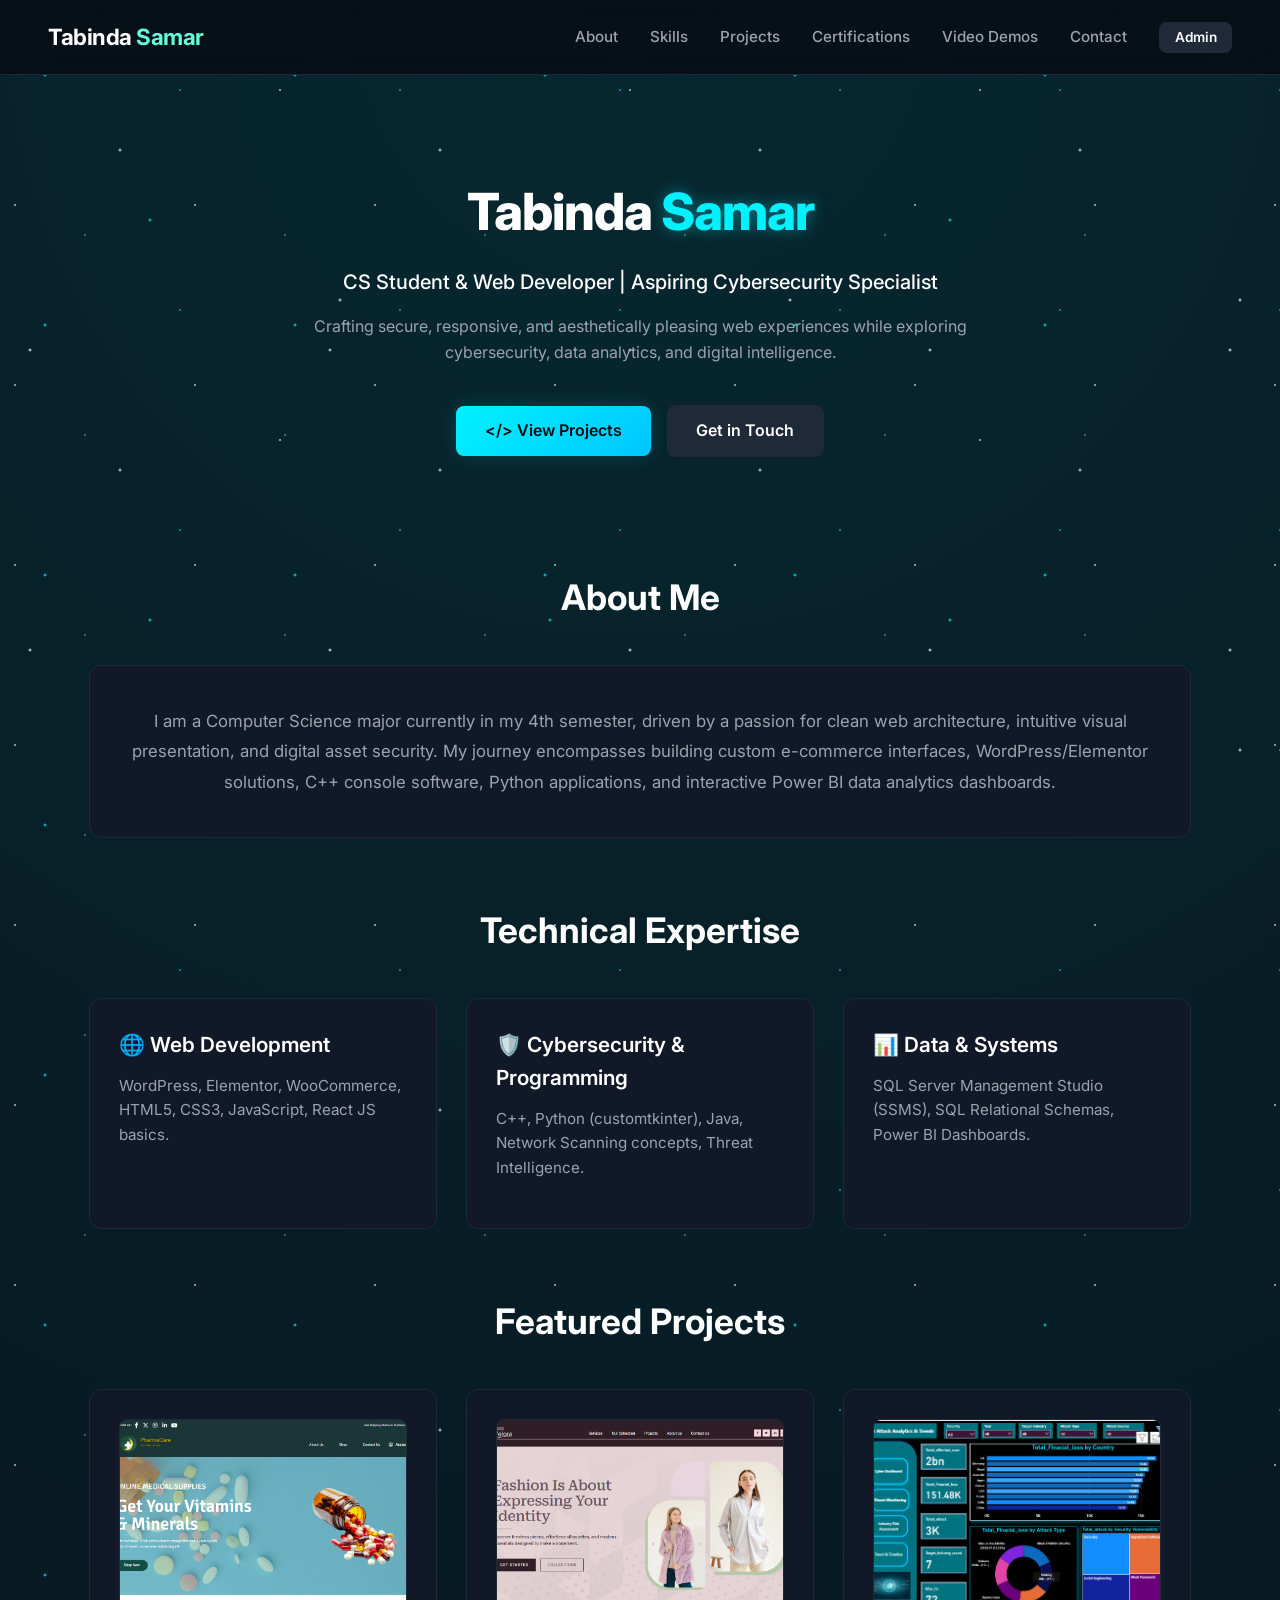
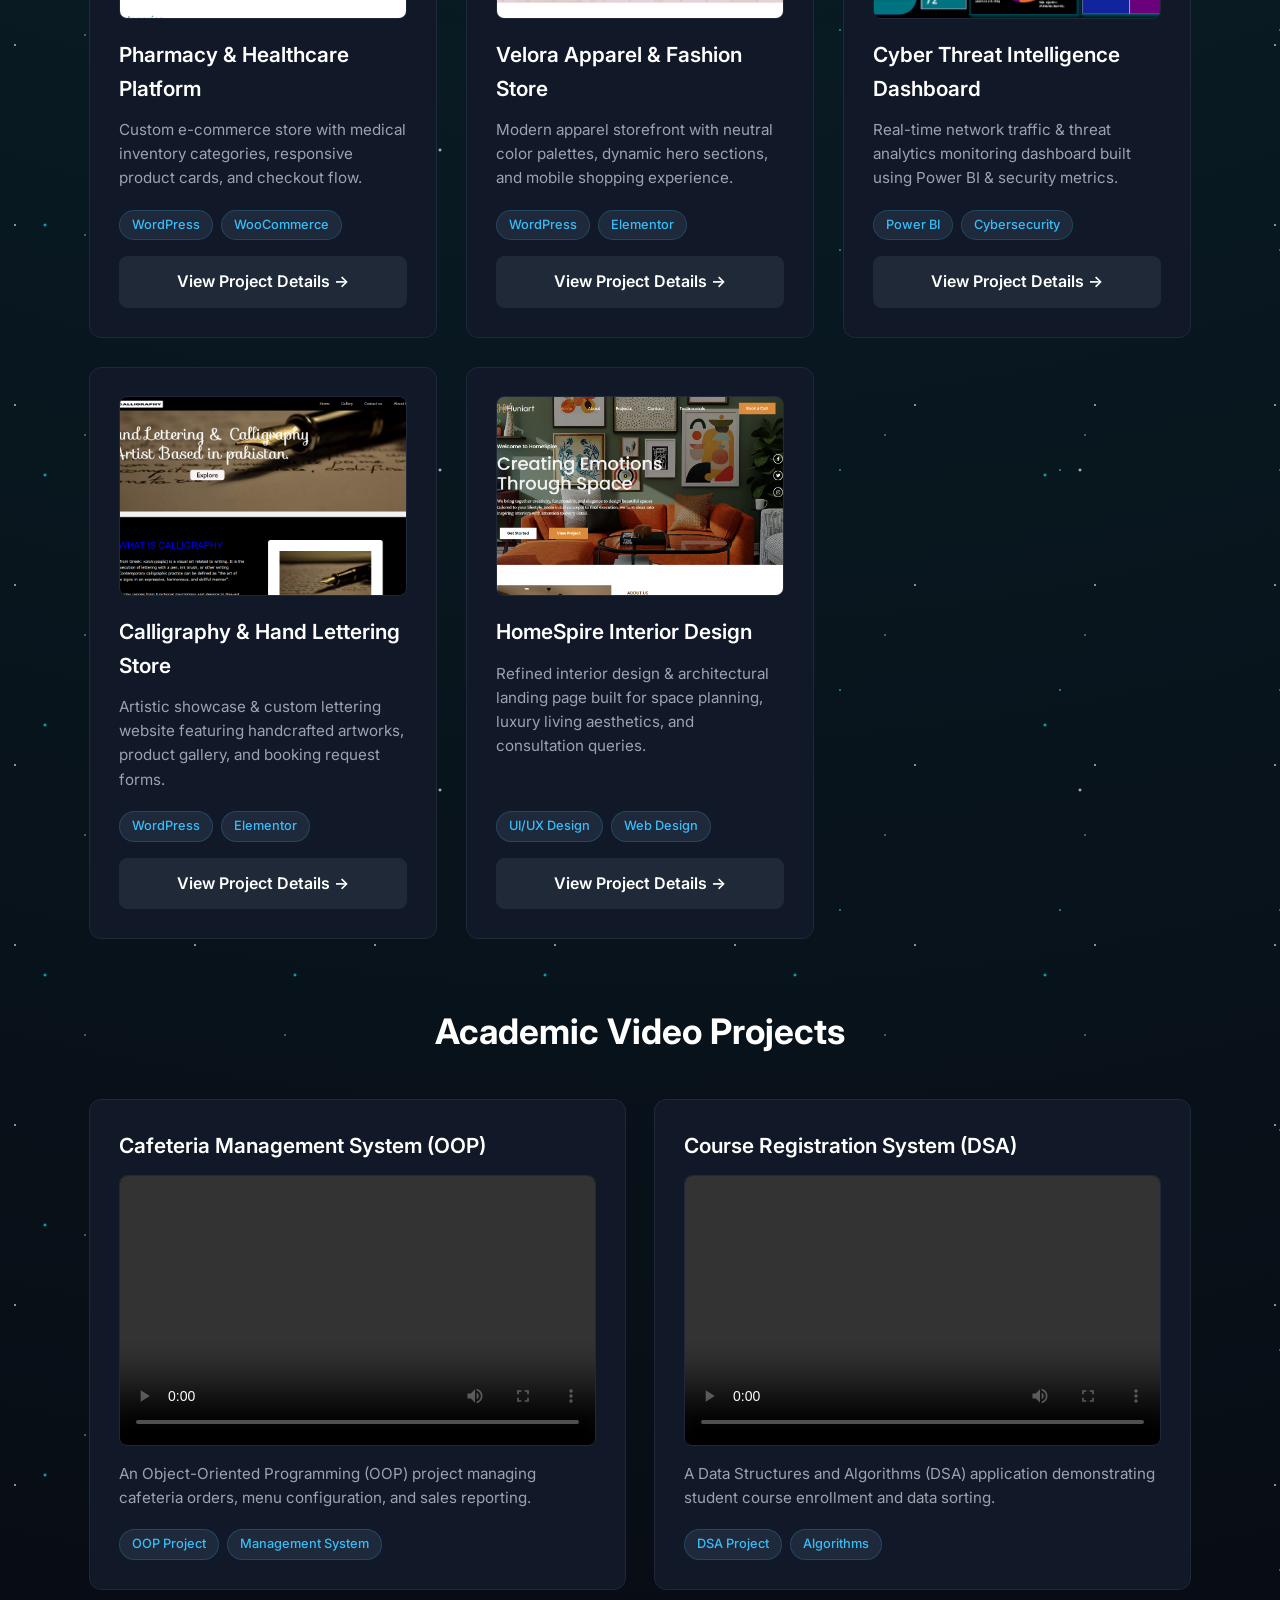
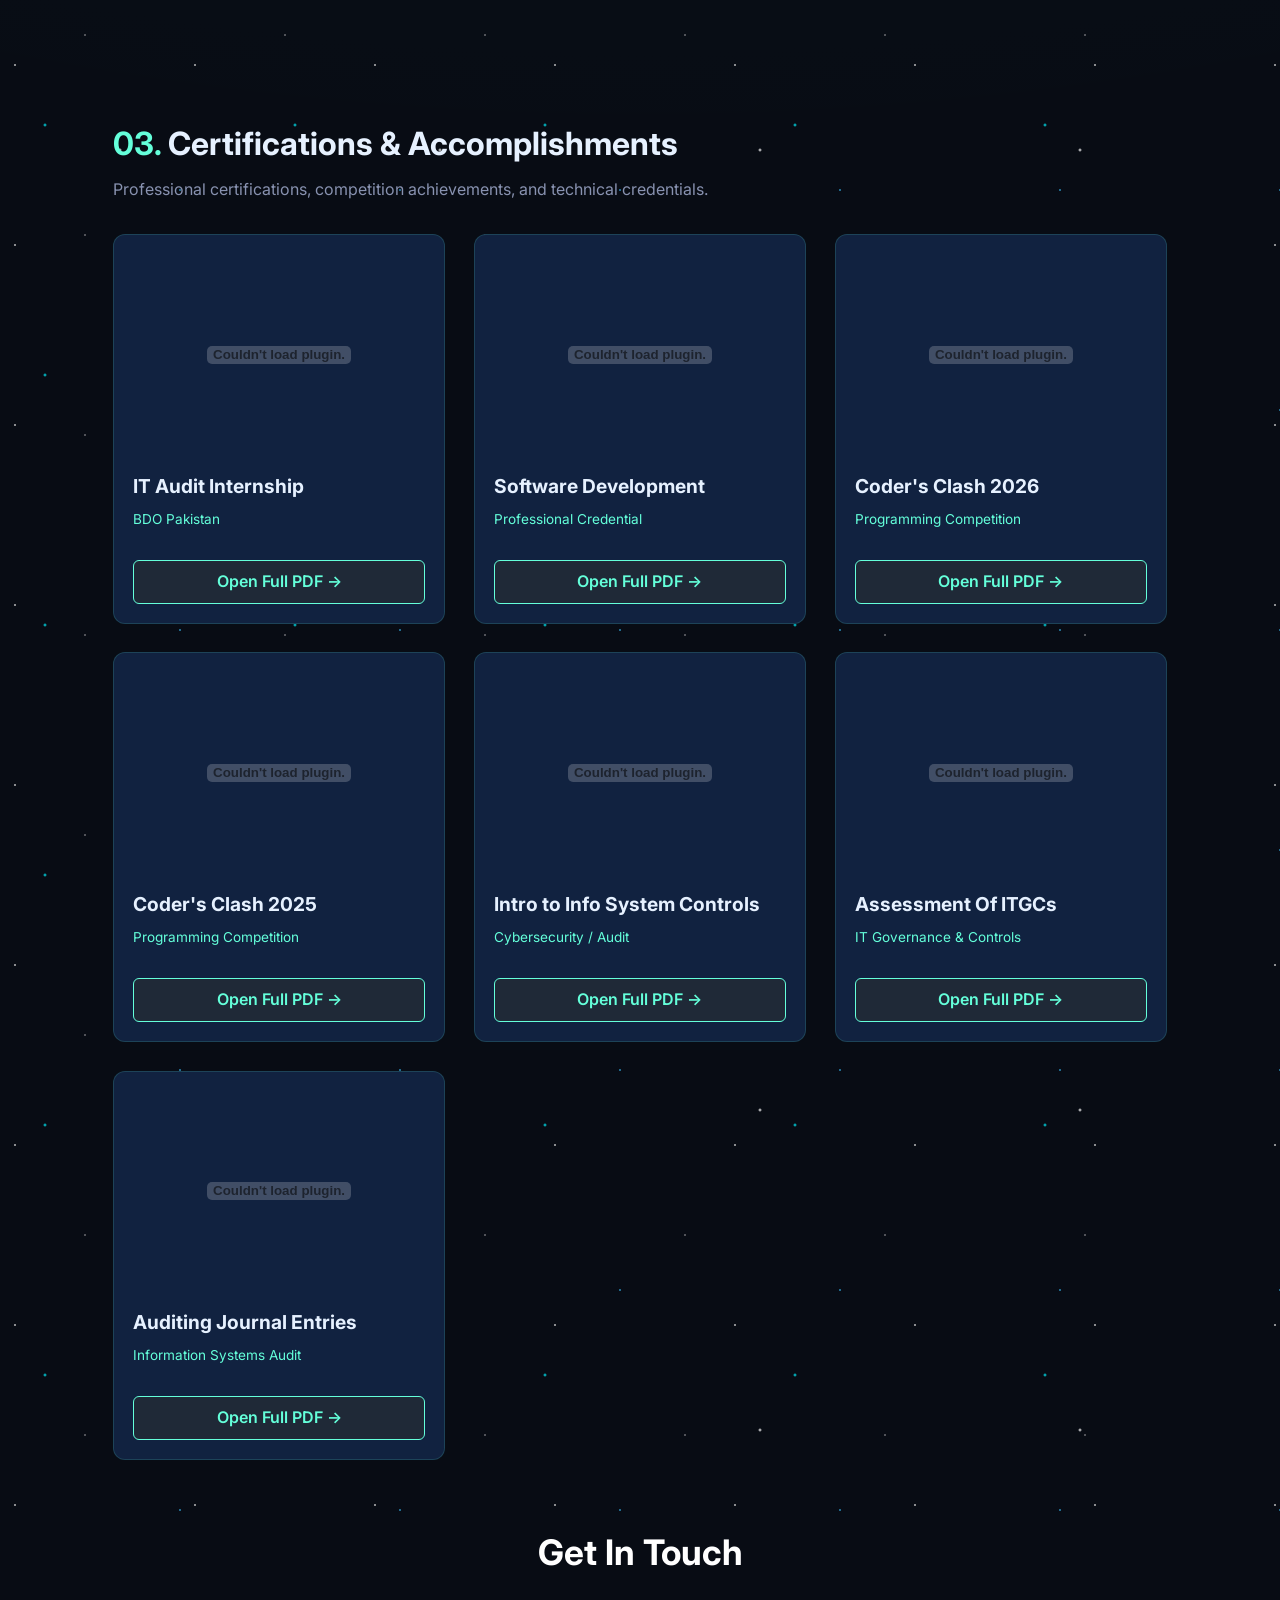
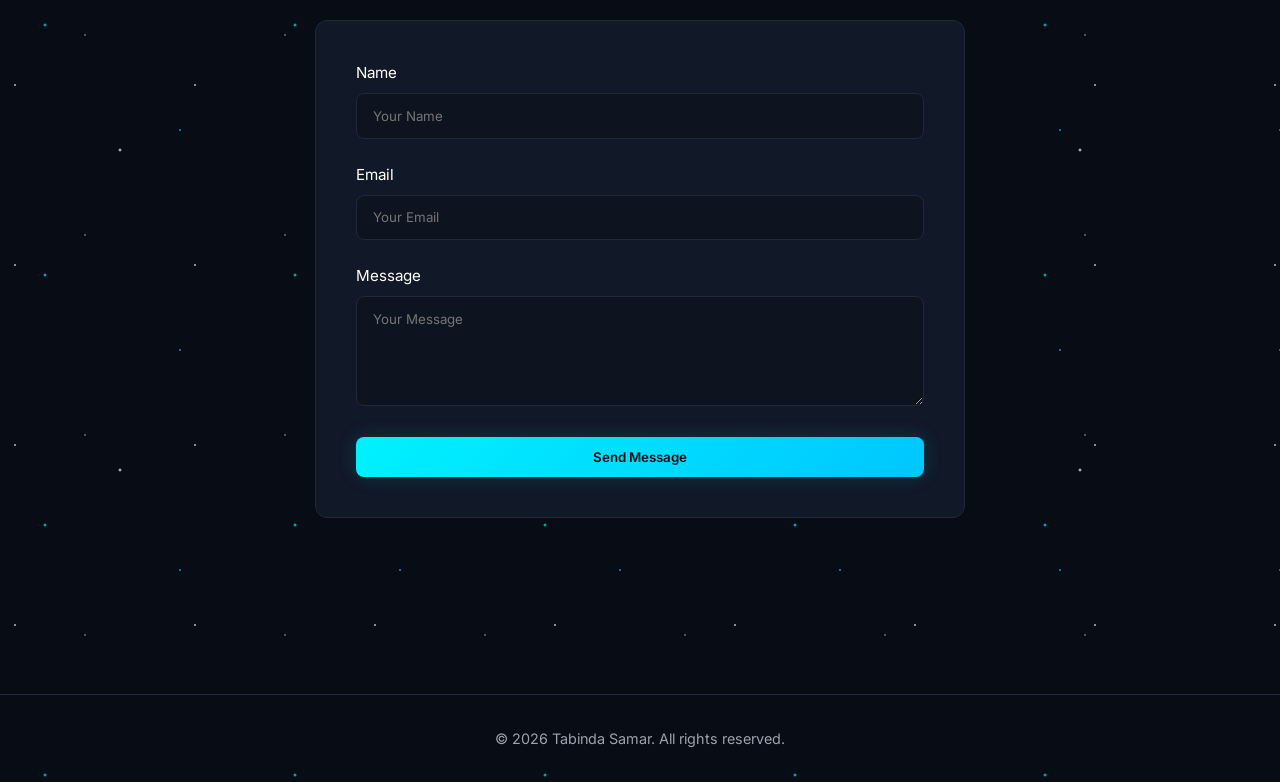
==== commit 90e0e76c: "Add logout button to admin header" ====
--- a/index.html
+++ b/index.html
@@ -10,19 +10,25 @@
 <body>
 
     <!-- Header Navigation -->
-    <header>
-        <h1>Tabinda <span>Samar</span></h1>
-        <nav>
-            <ul>
-                <li><a href="#about">About</a></li>
-                <li><a href="#skills">Skills</a></li>
-                <li><a href="#projects">Projects</a></li>
-                <li><a href="#video-projects">Video Demos</a></li>
-                <li><a href="#contact">Contact</a></li>
-                <li><a href="admin.html" class="btn-secondary" style="padding: 0.4rem 0.9rem; font-size: 0.85rem;">Admin</a></li>
-            </ul>
-        </nav>
-    </header>
+   <!-- Header Navigation -->
+<header>
+    <!-- Clickable Logo pointing to top of page / index.html -->
+    <a href="index.html" class="logo" style="text-decoration: none; position: relative; z-index: 9999; cursor: pointer;">
+        <h1 style="margin: 0;">Tabinda <span style="color: #64ffda;">Samar</span></h1>
+    </a>
+
+    <nav>
+        <ul>
+            <li><a href="#about">About</a></li>
+            <li><a href="#skills">Skills</a></li>
+            <li><a href="#projects">Projects</a></li>
+            <li><a href="#certificates">Certifications</a></li>
+            <li><a href="#video-projects">Video Demos</a></li>
+            <li><a href="#contact">Contact</a></li>
+            <li><a href="admin.html" class="btn-secondary" style="padding: 0.4rem 0.9rem; font-size: 0.85rem;">Admin</a></li>
+        </ul>
+    </nav>
+</header>
 
     <!-- Hero Section -->
     <section class="hero">
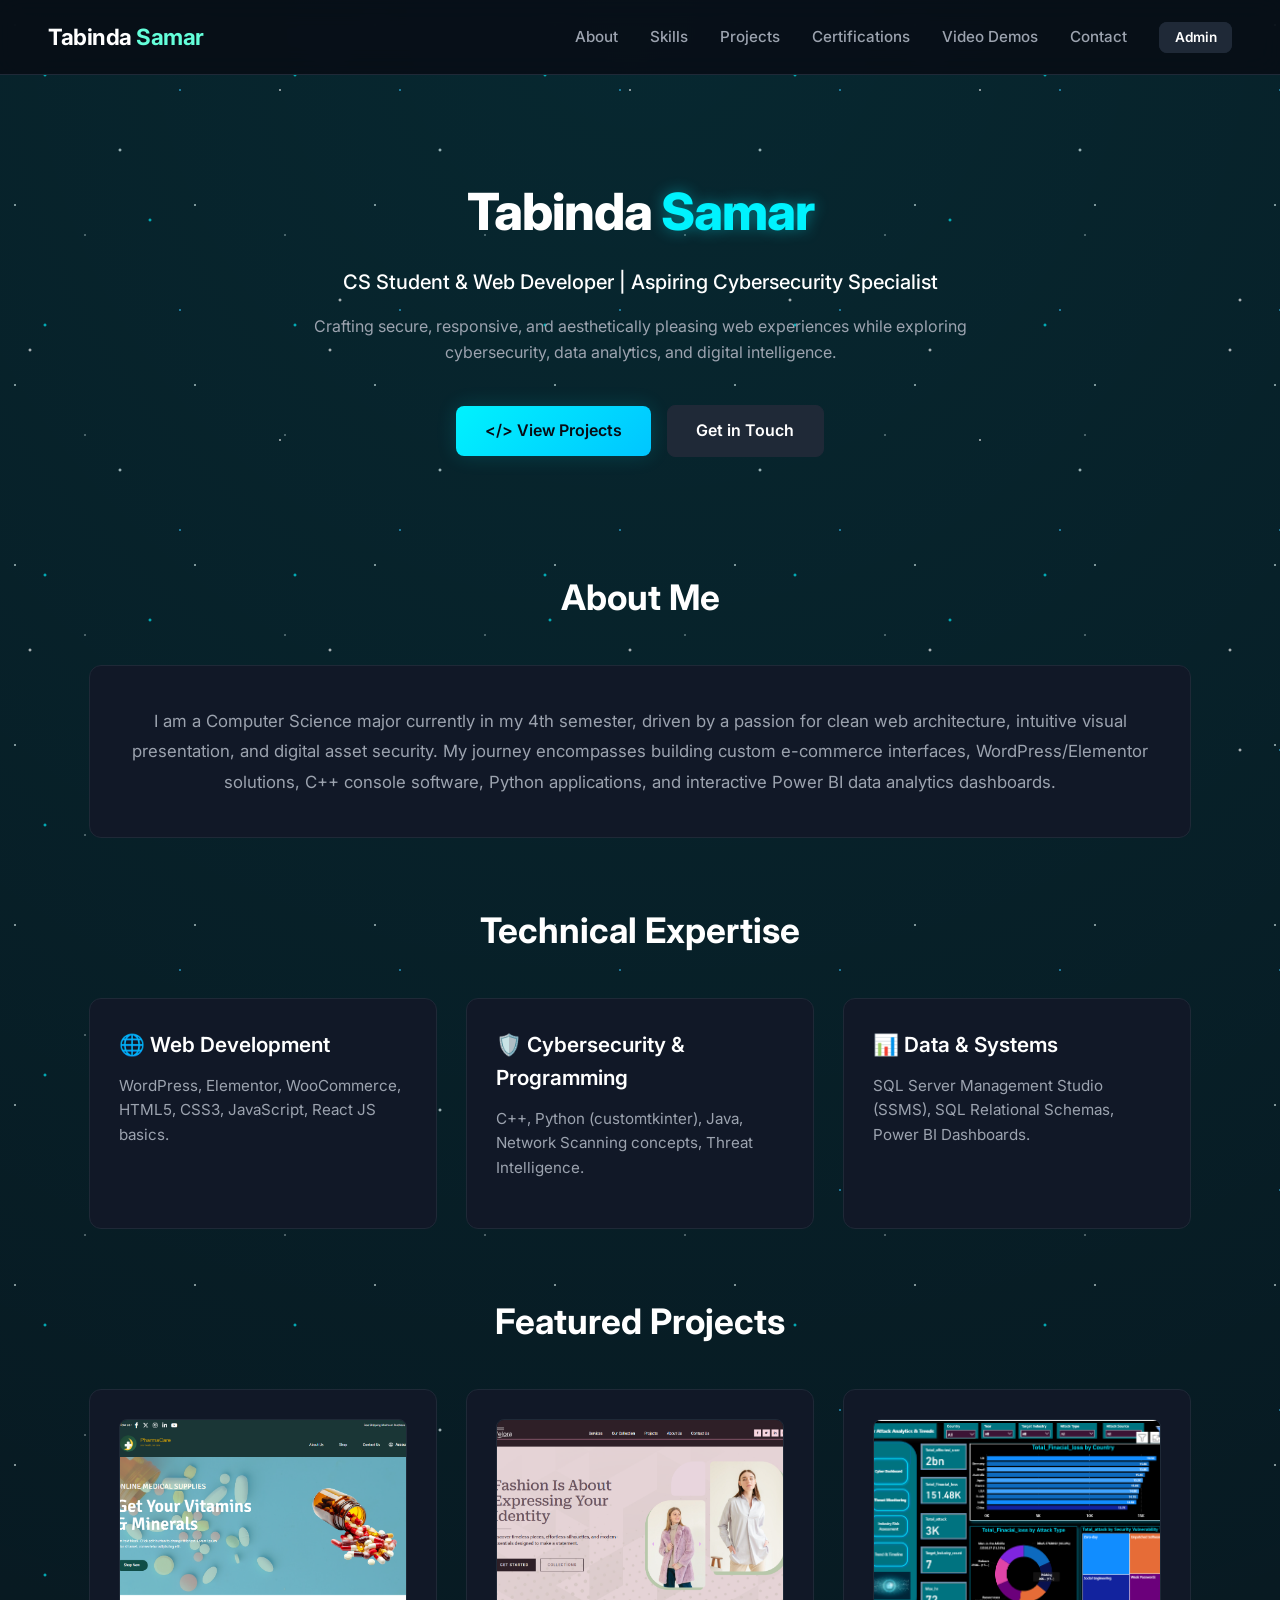
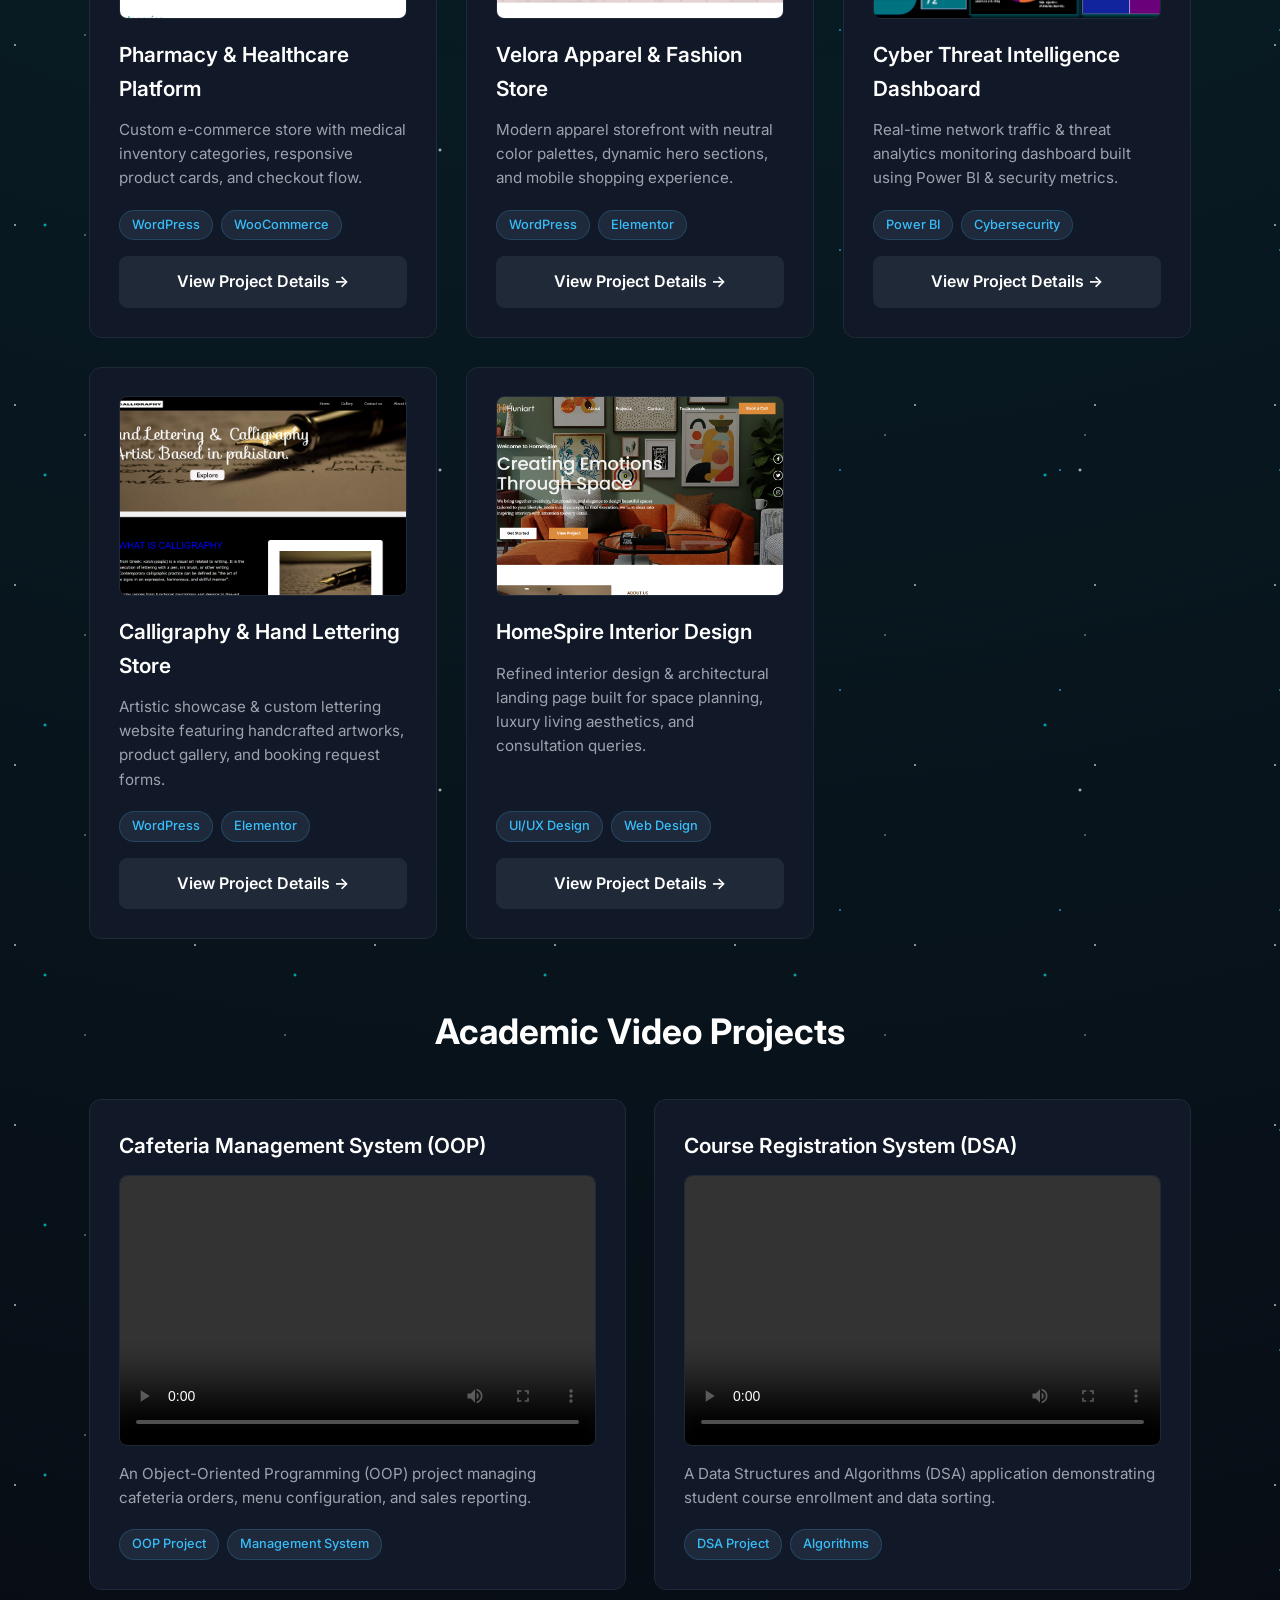
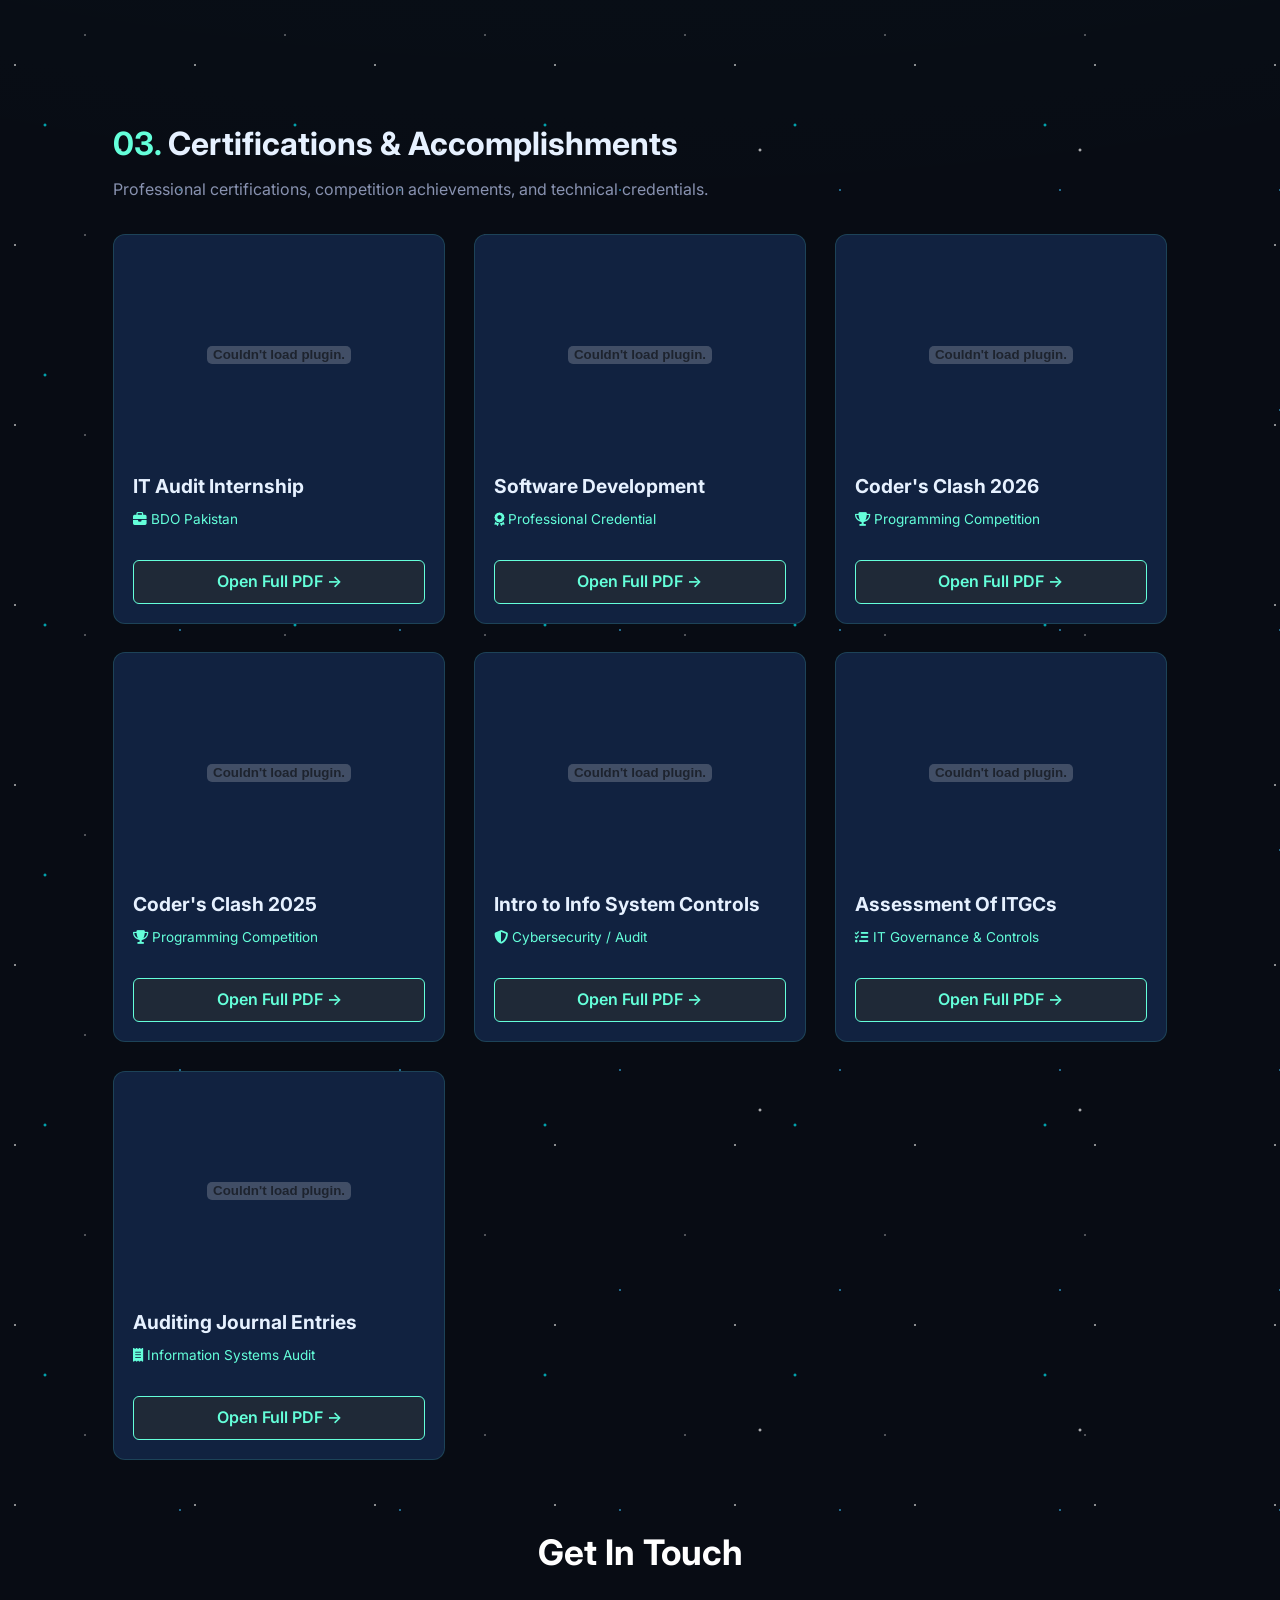
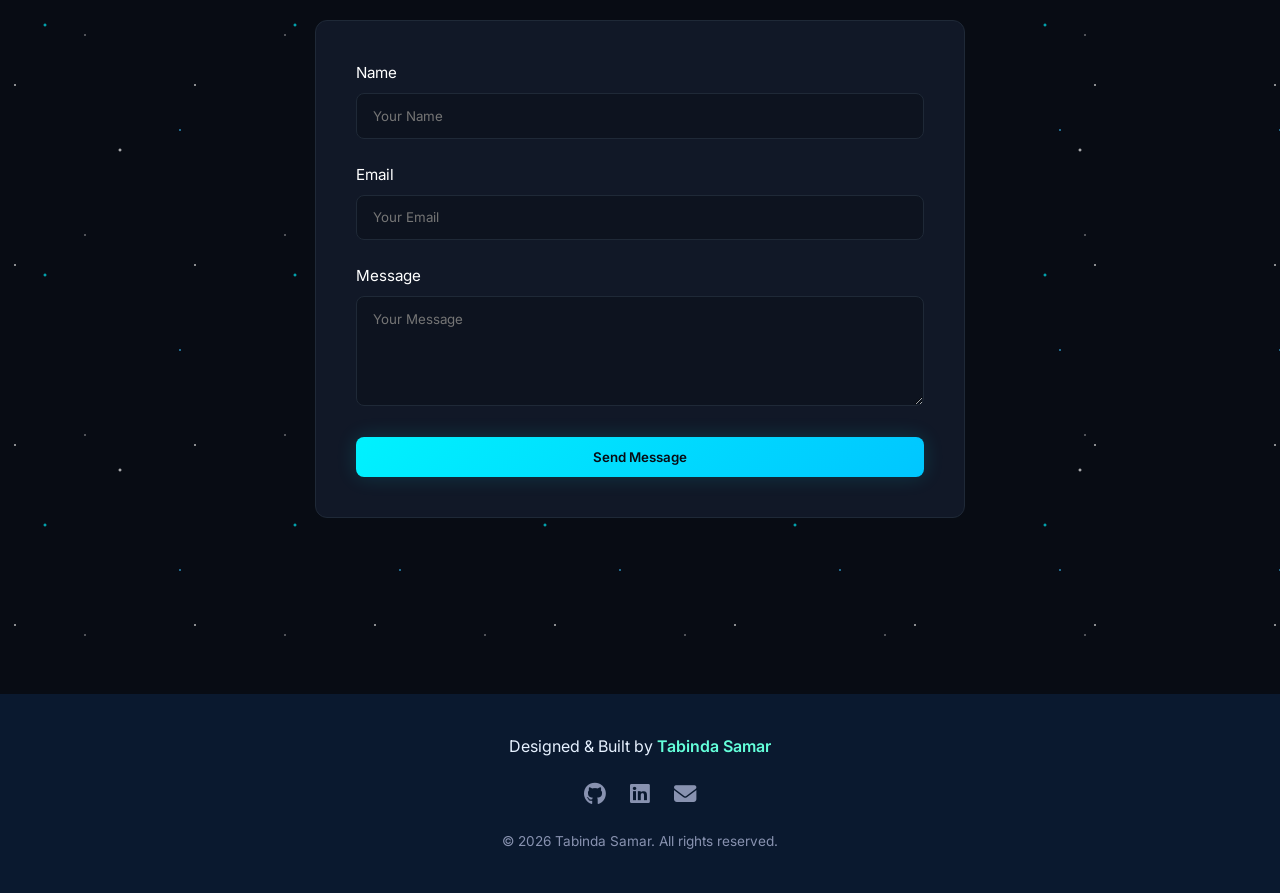
==== commit 516e87b5: "Hide PDF scrollbars in certificate section" ====
--- a/index.html
+++ b/index.html
@@ -1,6 +1,7 @@
 <!DOCTYPE html>
 <html lang="en">
 <head>
+    <link rel="stylesheet" href="https://cdnjs.cloudflare.com/ajax/libs/font-awesome/6.4.0/css/all.min.css">
     <meta charset="UTF-8">
     <meta name="viewport" content="width=device-width, initial-scale=1.0">
     <title>Tabinda Samar - Portfolio</title>
@@ -325,12 +326,25 @@
         </section>
     </div>
 
-    <!-- Footer -->
-    <footer>
-        <p>&copy; 2026 Tabinda Samar. All rights reserved.</p>
-    </footer>
-
-    <!-- Corrected Path to JS folder -->
-    <script src="js/script.js"></script>
+
+
+   <!-- Footer Section (Without Border Line) -->
+<footer style="background-color: #0a192f; color: #8892b0; text-align: center; padding: 2.5rem 1rem; border-top: none; width: 100%; position: relative; z-index: 99; margin-top: 4rem;">
+    <div style="max-width: 1200px; margin: 0 auto;">
+        <p style="margin-bottom: 1rem; font-size: 1rem; color: #e6f1ff;">Designed & Built by <span style="color: #64ffda; font-weight: 600;">Tabinda Samar</span></p>
+        
+        <!-- Social Links -->
+        <div style="display: flex; justify-content: center; align-items: center; gap: 1.5rem; margin-bottom: 1.2rem; font-size: 1.4rem;">
+            <a href="https://github.com/" target="_blank" style="color: #8892b0; text-decoration: none; transition: 0.3s;" onmouseover="this.style.color='#64ffda'" onmouseout="this.style.color='#8892b0'"><i class="fa-brands fa-github"></i></a>
+            <a href="https://www.linkedin.com/in/tabinda-samar-846a65338/" target="_blank" style="color: #8892b0; text-decoration: none; transition: 0.3s;" onmouseover="this.style.color='#64ffda'" onmouseout="this.style.color='#8892b0'"><i class="fa-brands fa-linkedin"></i></a>
+            <a href="mailto:tabinda.samar123@gmail.com" style="color: #8892b0; text-decoration: none; transition: 0.3s;" onmouseover="this.style.color='#64ffda'" onmouseout="this.style.color='#8892b0'"><i class="fa-solid fa-envelope"></i></a>
+        </div>
+
+        <p style="font-size: 0.85rem; color: #8892b0; margin: 0;">&copy; 2026 Tabinda Samar. All rights reserved.</p>
+    </div>
+</footer>
+
+<!-- Corrected Path to JS folder (Loaded at the very end before </body>) -->
+<script src="js/script.js"></script>
 </body>
 </html>
--- a/css/style.css
+++ b/css/style.css
@@ -379,4 +379,4 @@
     color: var(--secondary-text);
     font-size: 0.9rem;
     margin-top: 4rem;
-}+}
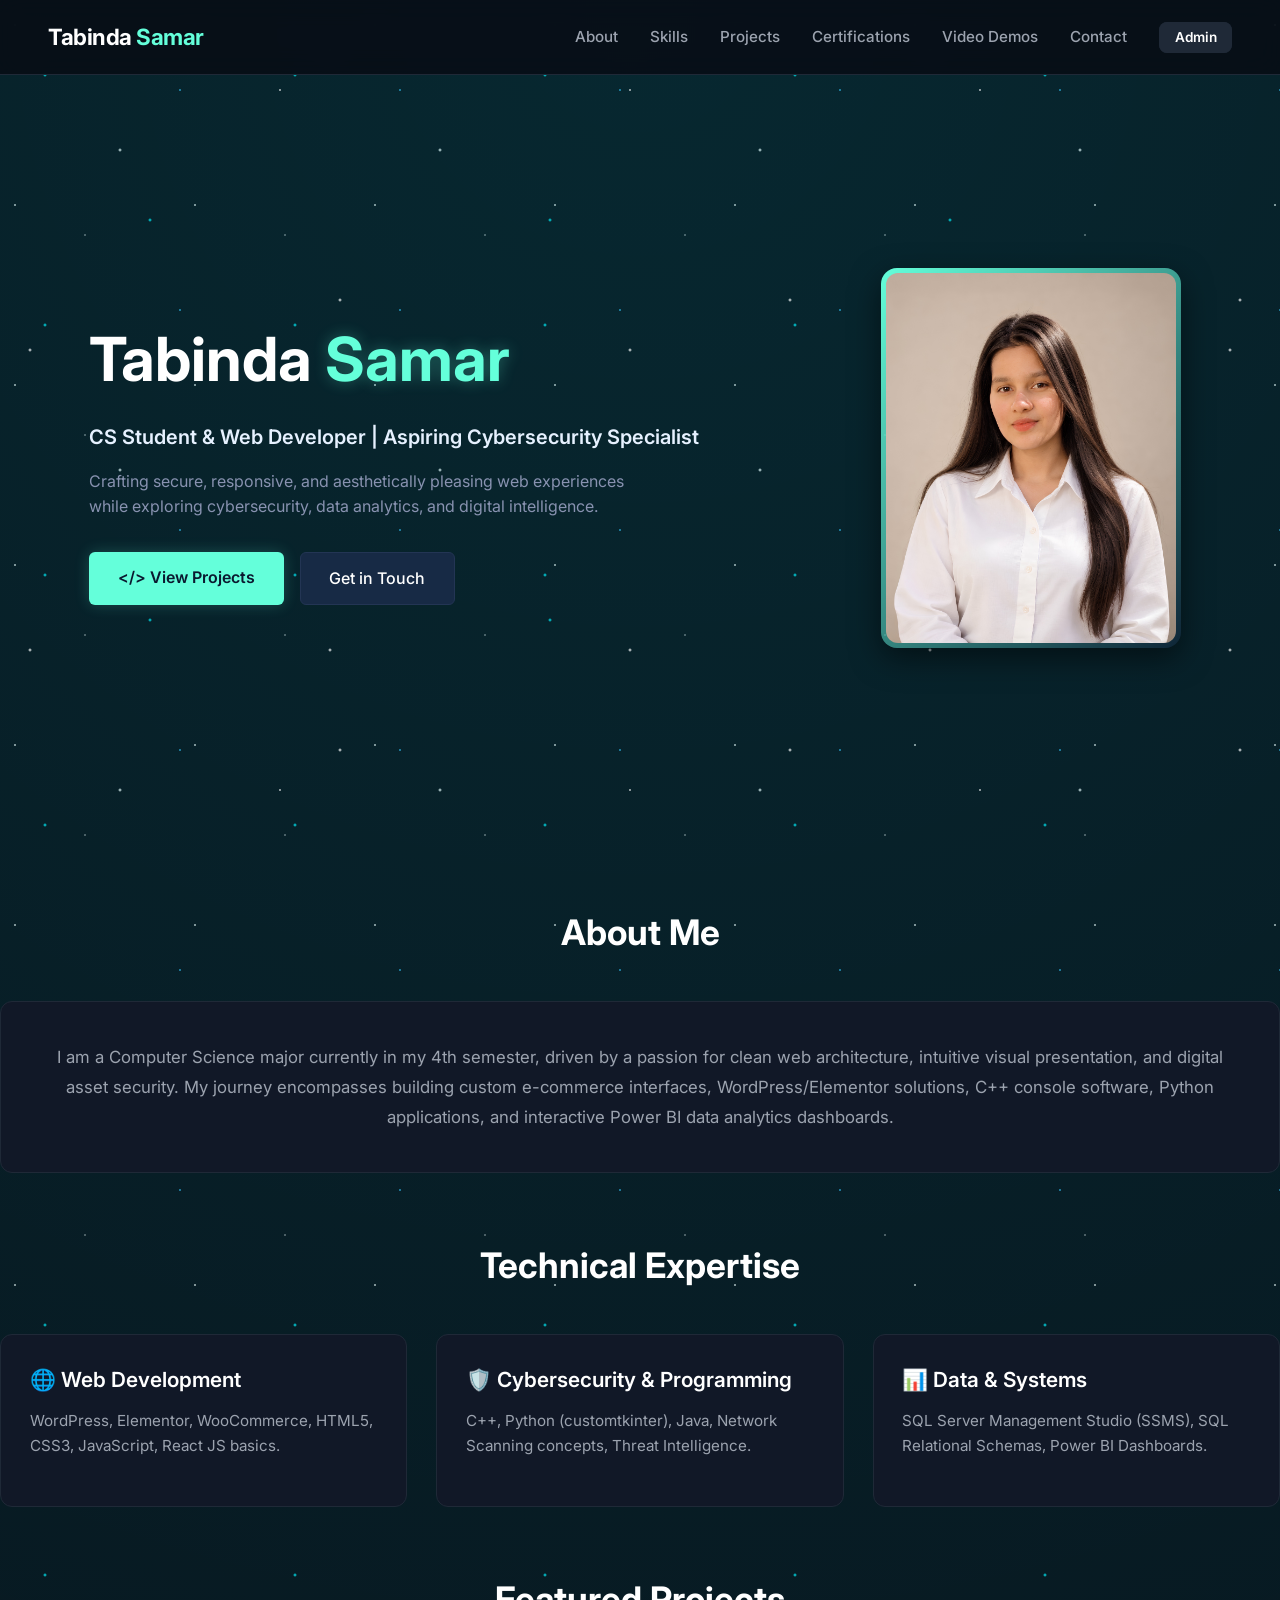
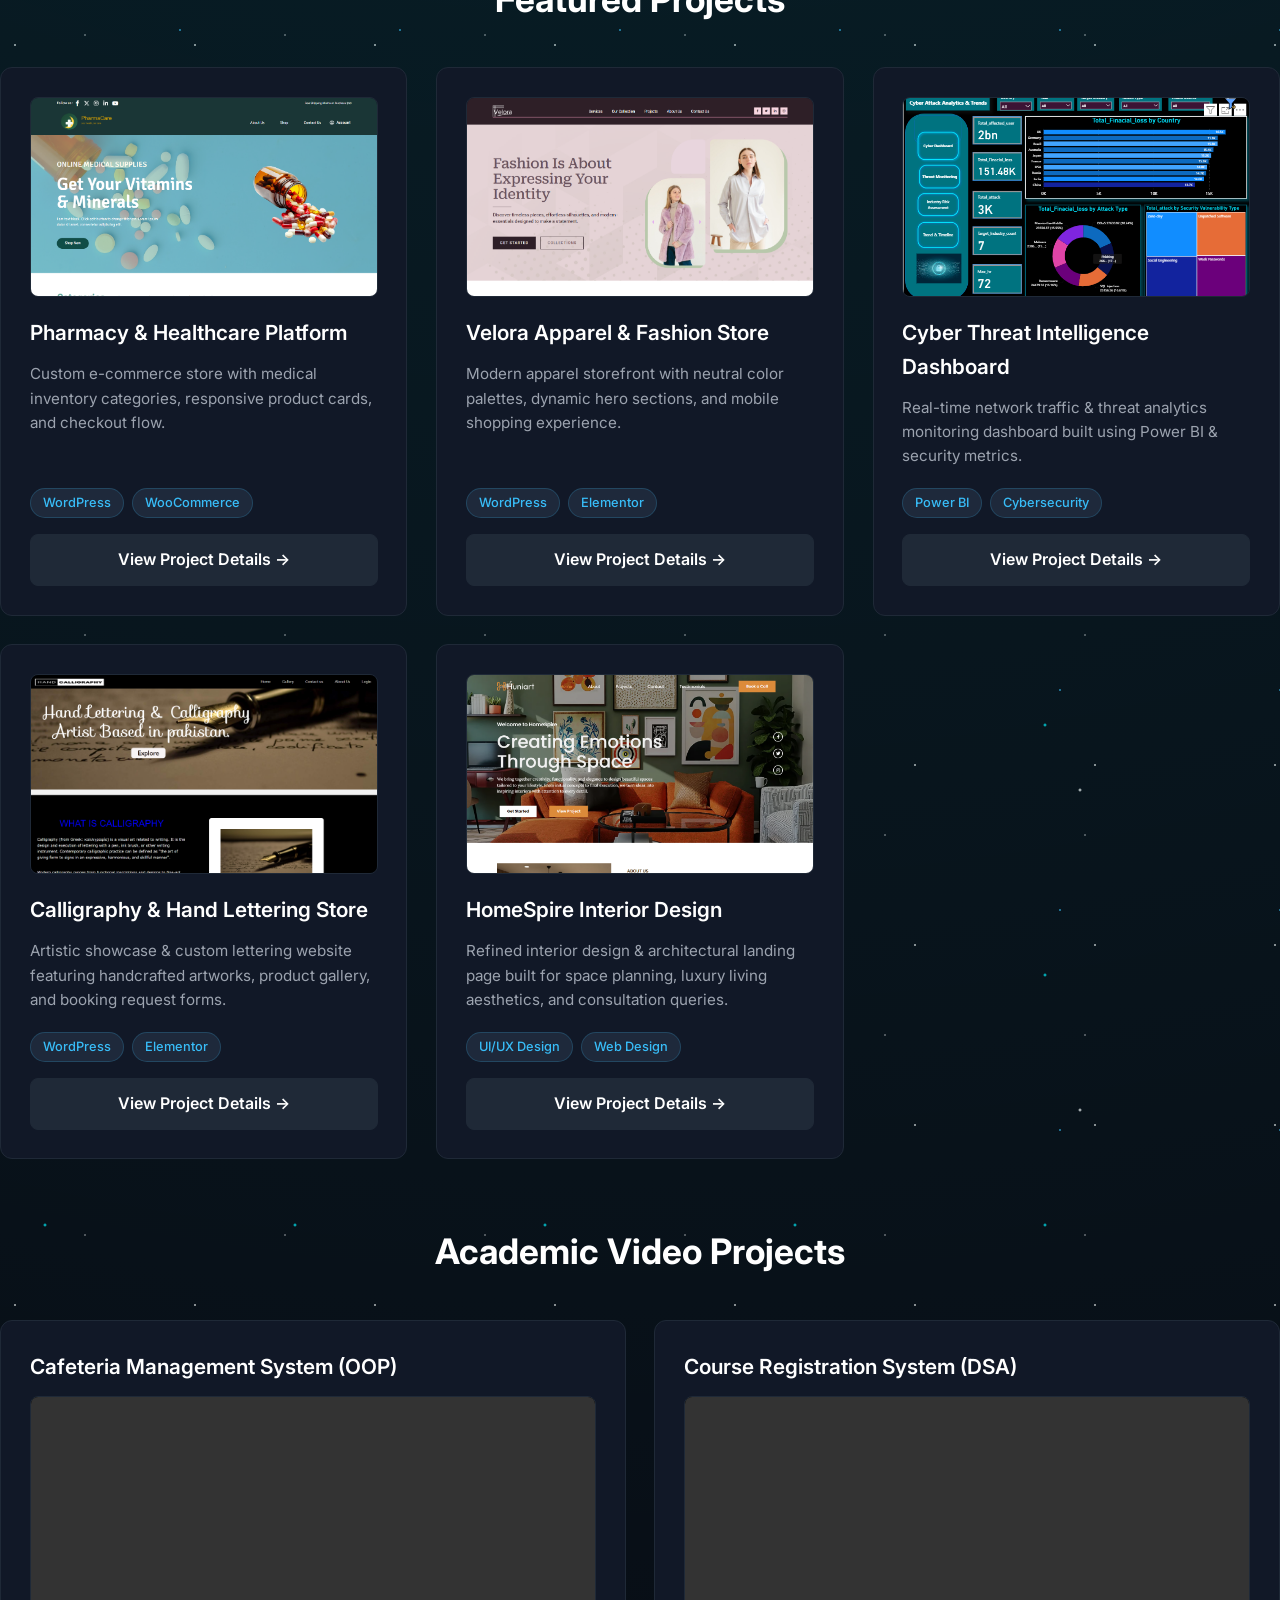
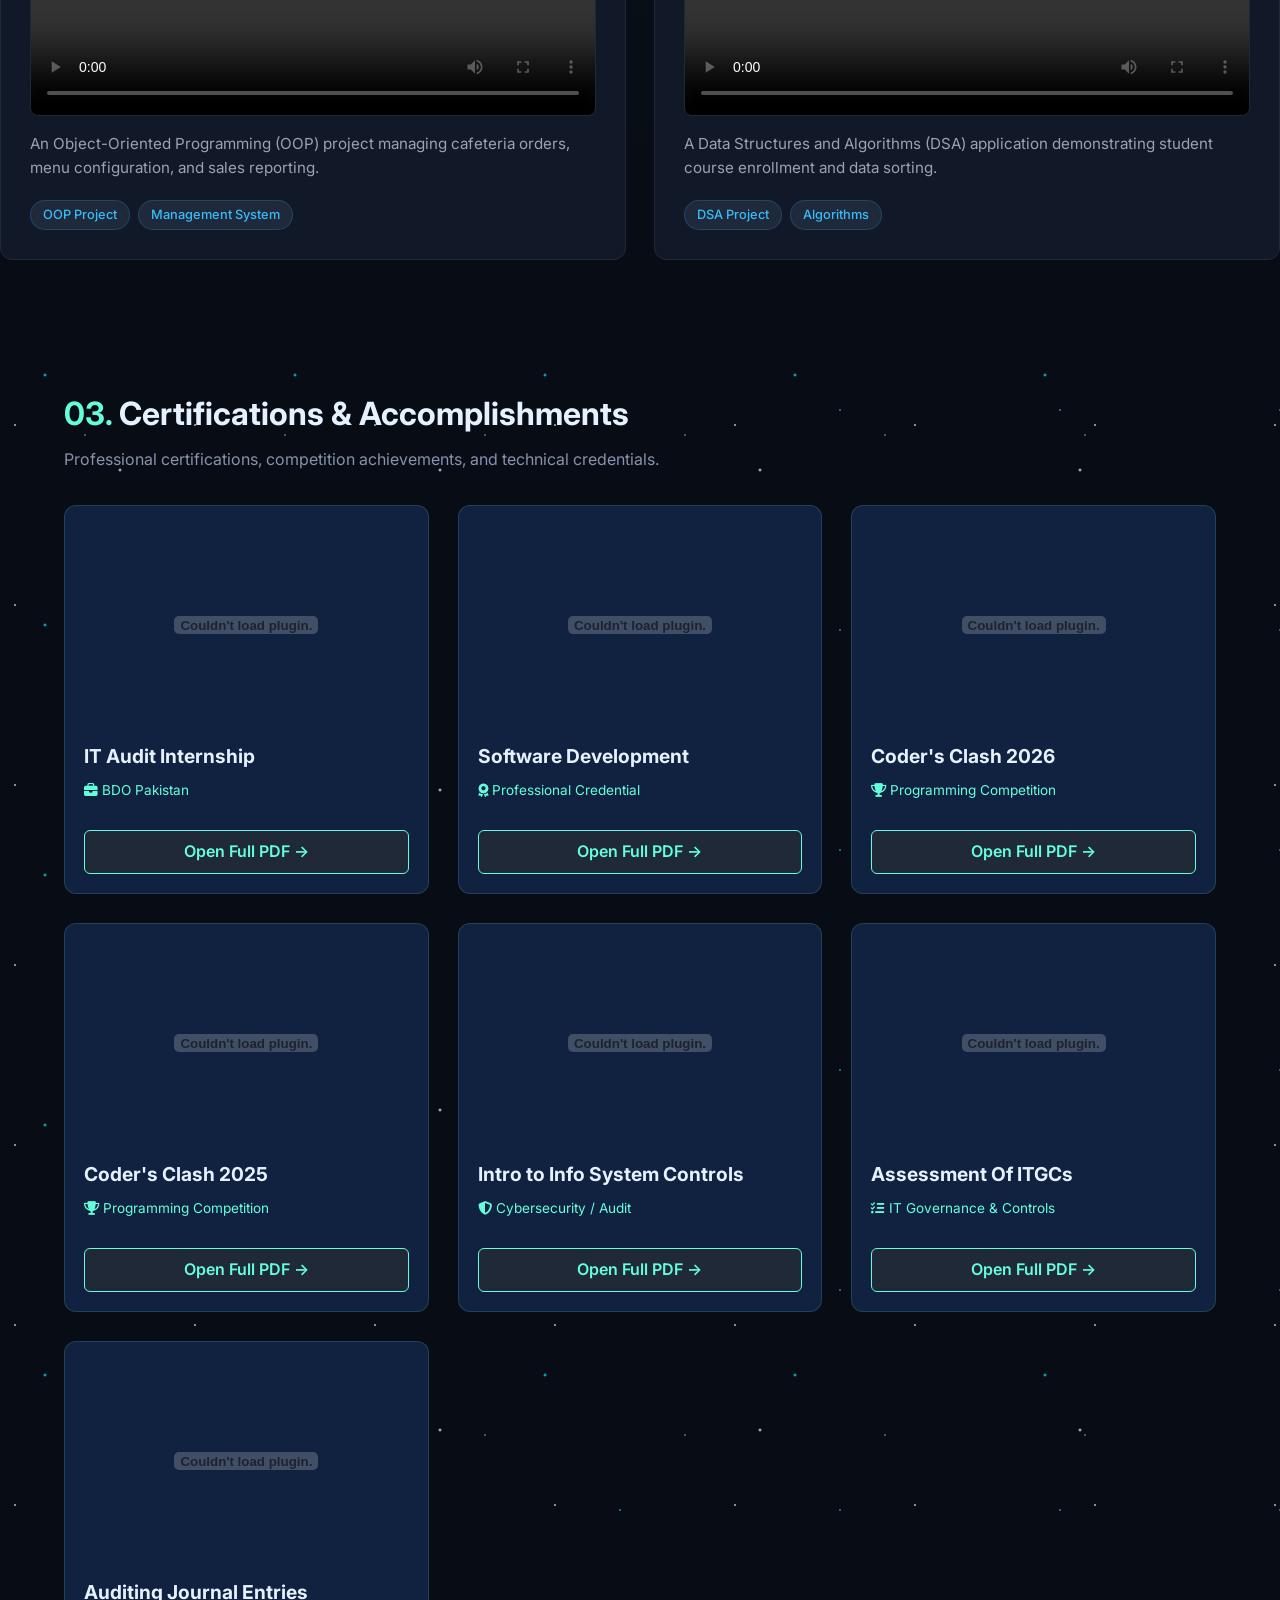
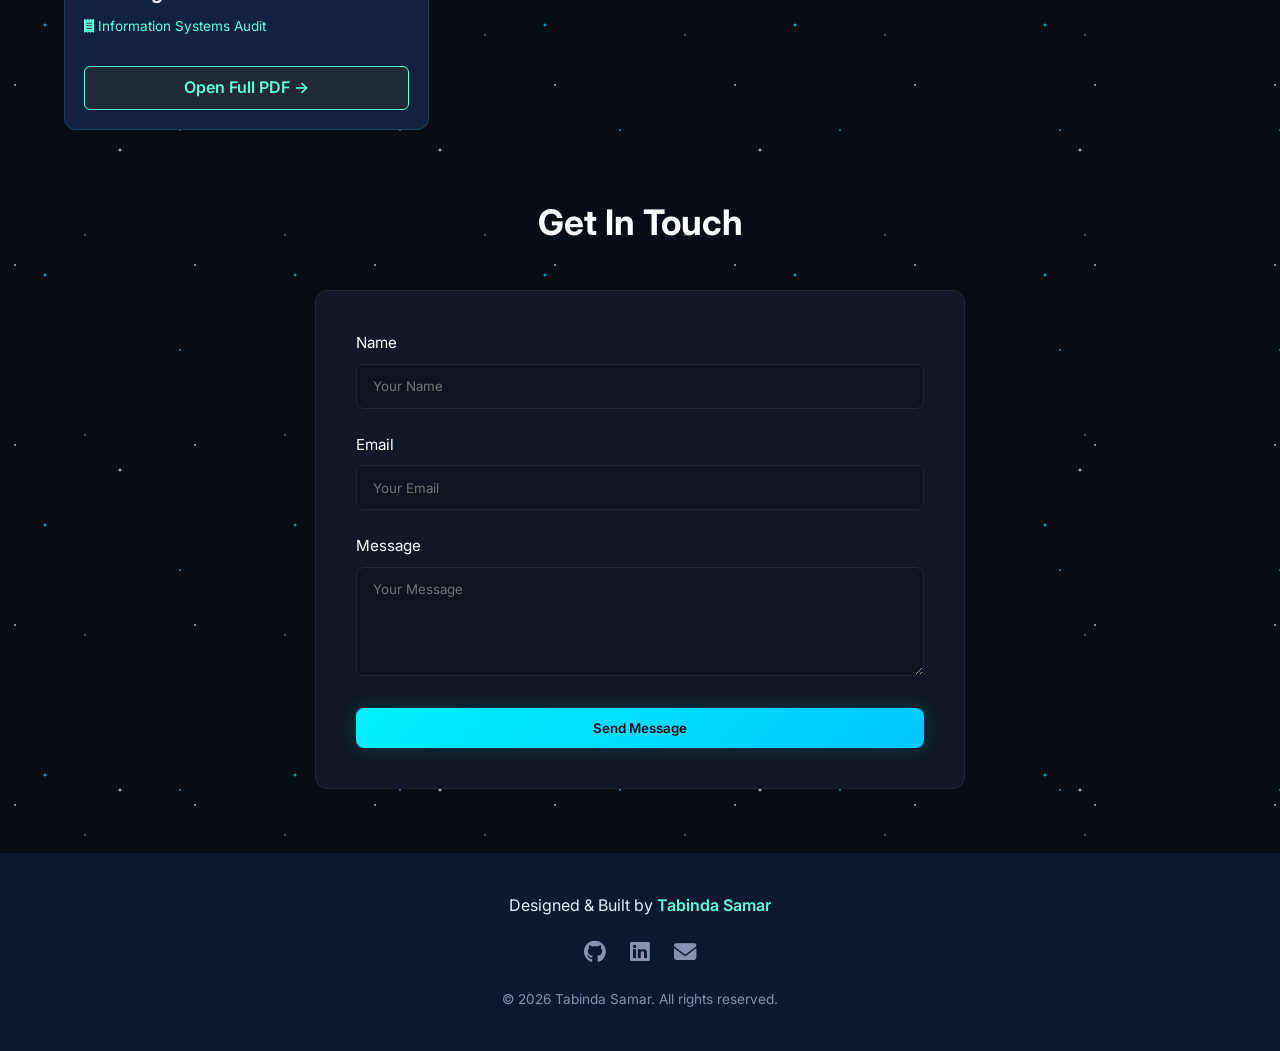
==== commit 3a3b7142: "Fix hero section layout and container alignment" ====
--- a/index.html
+++ b/index.html
@@ -30,21 +30,39 @@
         </ul>
     </nav>
 </header>
-
-    <!-- Hero Section -->
-    <section class="hero">
-        <h2>Tabinda <span class="highlight">Samar</span></h2>
-        <div class="subtitle">CS Student & Web Developer | Aspiring Cybersecurity Specialist</div>
-        <p>
-            Crafting secure, responsive, and aesthetically pleasing web experiences while exploring cybersecurity, data analytics, and digital intelligence.
-        </p>
-        <div class="hero-buttons">
-            <a href="#projects" class="btn-primary">&lt;/&gt; View Projects</a>
-            <a href="#contact" class="btn-secondary">Get in Touch</a>
-        </div>
-    </section>
-
-    <div class="container">
+<!-- Hero Section -->
+<section id="hero" style="min-height: 85vh; display: flex; align-items: center; padding: 4rem 0;">
+    <div class="container" style="display: flex; align-items: center; justify-content: space-between; gap: 2rem; width: 100%; flex-wrap: wrap;">
+        
+        <!-- Left Side: Text -->
+        <div style="flex: 1 1 500px;">
+            <h1 style="font-size: clamp(2.5rem, 5vw, 3.8rem); font-weight: 700; color: #ffffff; margin-bottom: 0.8rem;">
+                Tabinda <span style="color: #64ffda; text-shadow: 0 0 15px rgba(100, 255, 218, 0.3);">Samar</span>
+            </h1>
+            
+            <h2 style="color: #e6f1ff; font-size: 1.25rem; font-weight: 600; margin-bottom: 1rem;">
+                CS Student &amp; Web Developer | Aspiring Cybersecurity Specialist
+            </h2>
+            
+            <p style="color: #8892b0; font-size: 1rem; line-height: 1.6; margin-bottom: 2rem; max-width: 550px;">
+                Crafting secure, responsive, and aesthetically pleasing web experiences while exploring cybersecurity, data analytics, and digital intelligence.
+            </p>
+
+            <div style="display: flex; gap: 1rem; flex-wrap: wrap;">
+                <a href="#projects" style="background: #64ffda; color: #0a192f; padding: 0.8rem 1.8rem; text-decoration: none; border-radius: 6px; font-weight: 600; box-shadow: 0 0 15px rgba(100,255,218,0.2); transition: 0.3s;">&lt;/&gt; View Projects</a>
+                <a href="#contact" style="background: #172a45; color: #ffffff; padding: 0.8rem 1.8rem; text-decoration: none; border-radius: 6px; font-weight: 500; border: 1px solid #233554; transition: 0.3s;">Get in Touch</a>
+            </div>
+        </div>
+
+        <!-- Right Side: Profile Picture -->
+        <div style="flex: 0 0 320px; display: flex; justify-content: center; width: 100%;">
+            <div style="position: relative; border-radius: 16px; padding: 5px; background: linear-gradient(135deg, #64ffda 0%, rgba(23, 42, 69, 0.5) 100%); box-shadow: 0 10px 30px rgba(0,0,0,0.5);">
+                <img src="images/Tabinda Fashar.png" alt="Tabinda Samar" style="width: 290px; height: 370px; object-fit: cover; border-radius: 12px; display: block;">
+            </div>
+        </div>
+
+    </div>
+</section>
         <!-- About Section -->
         <section id="about">
             <h2 class="section-title">About Me</h2>
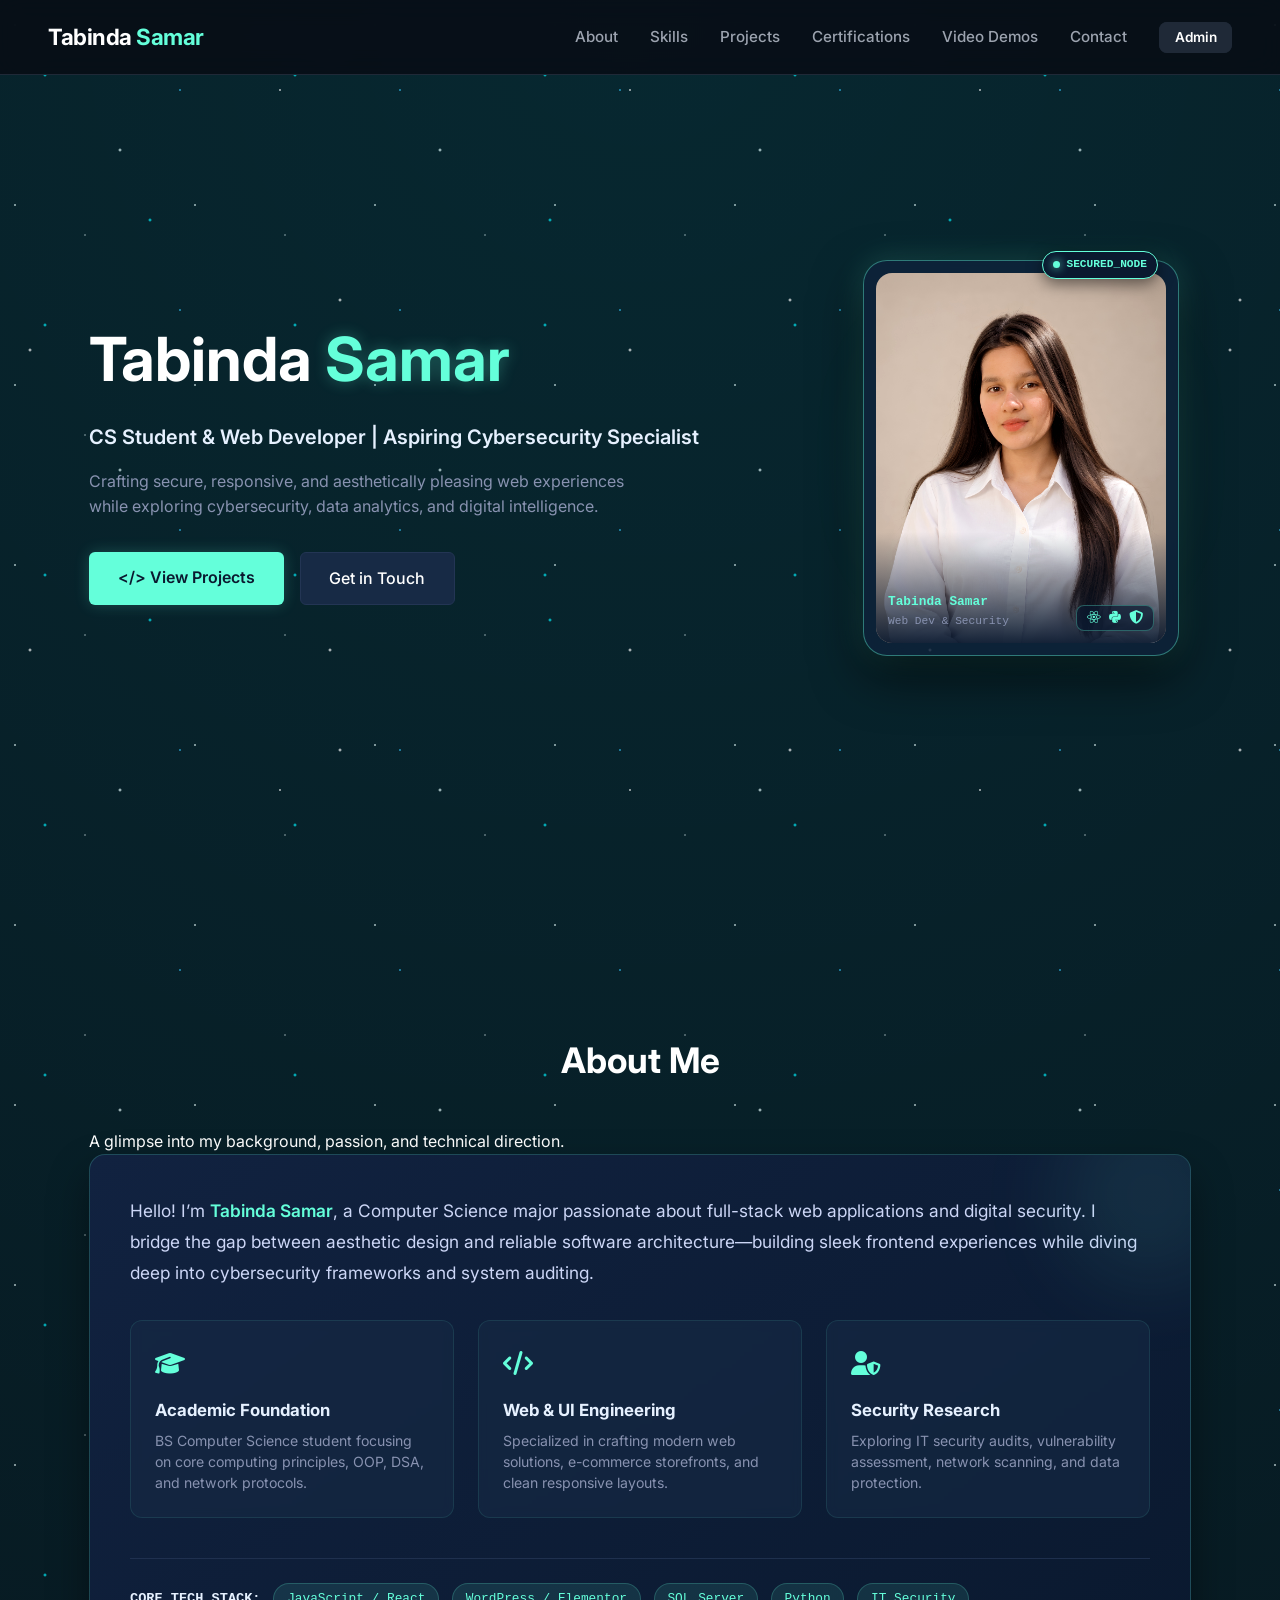
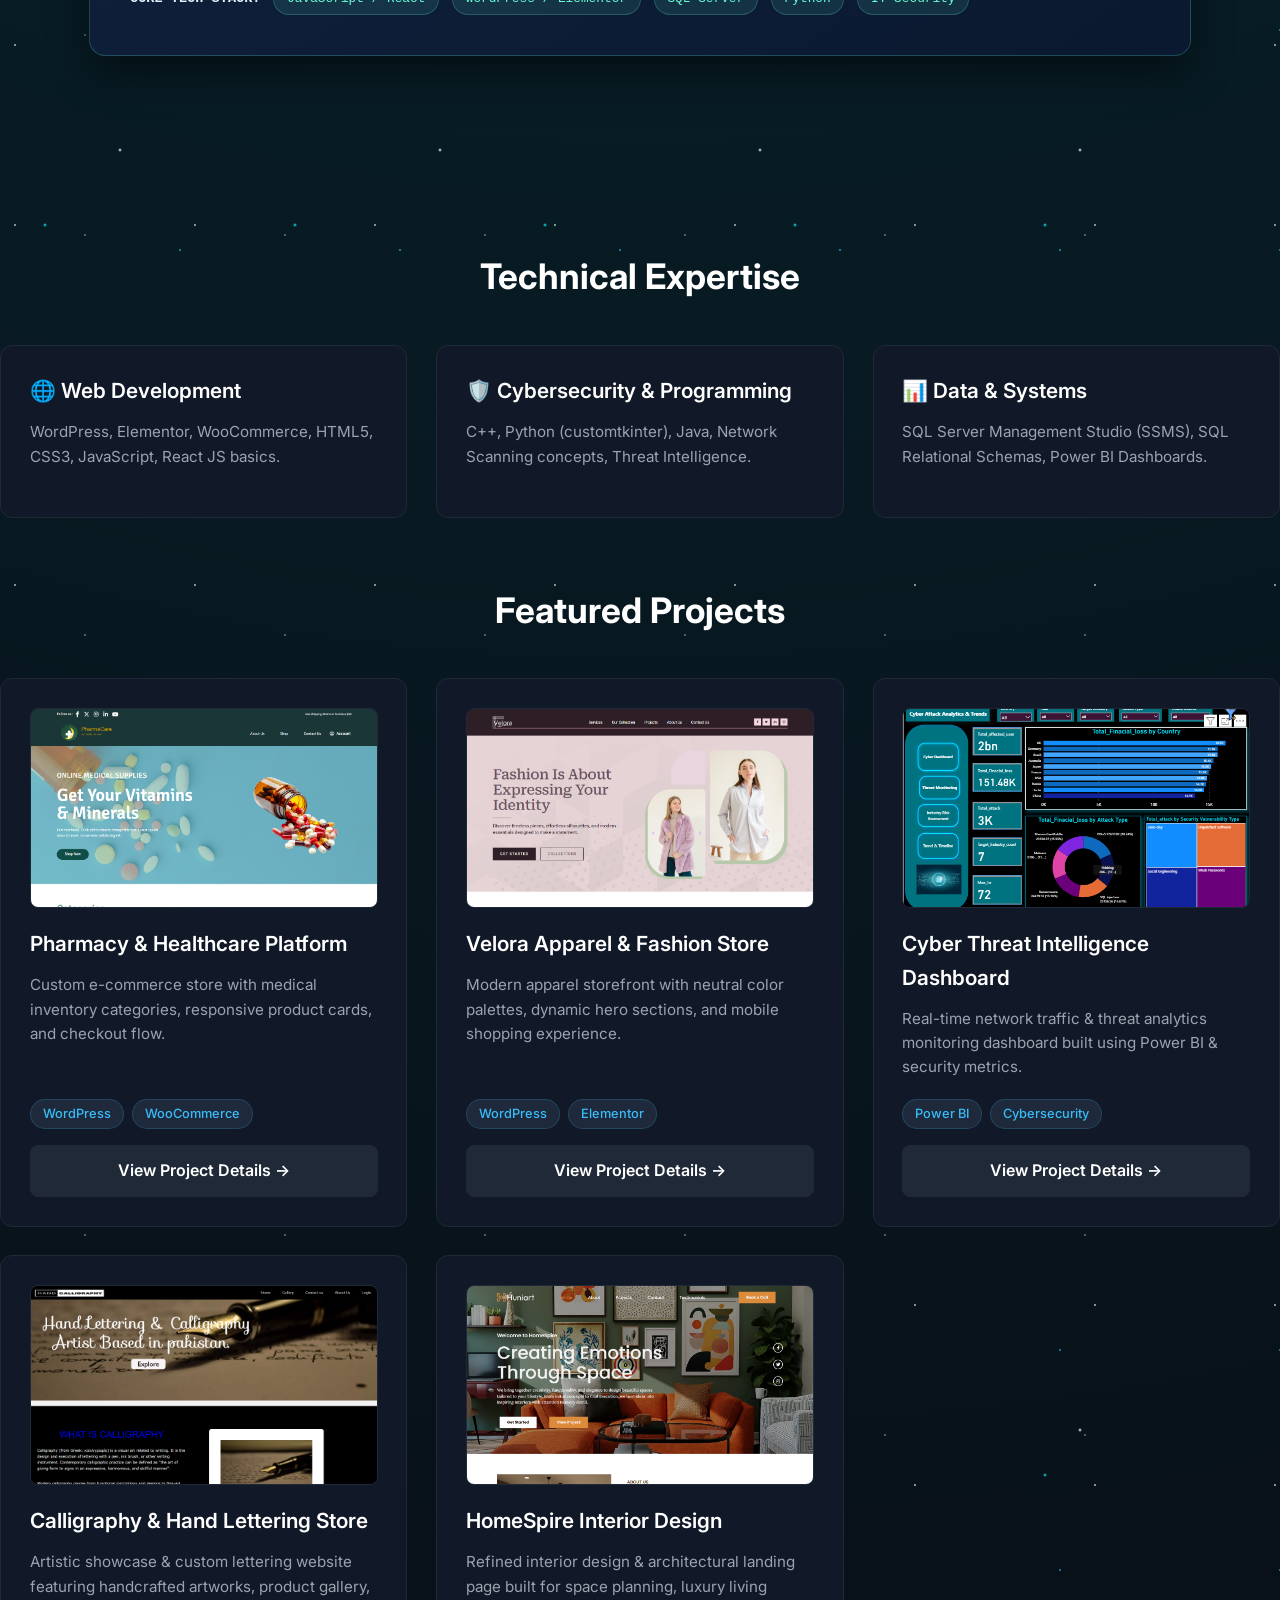
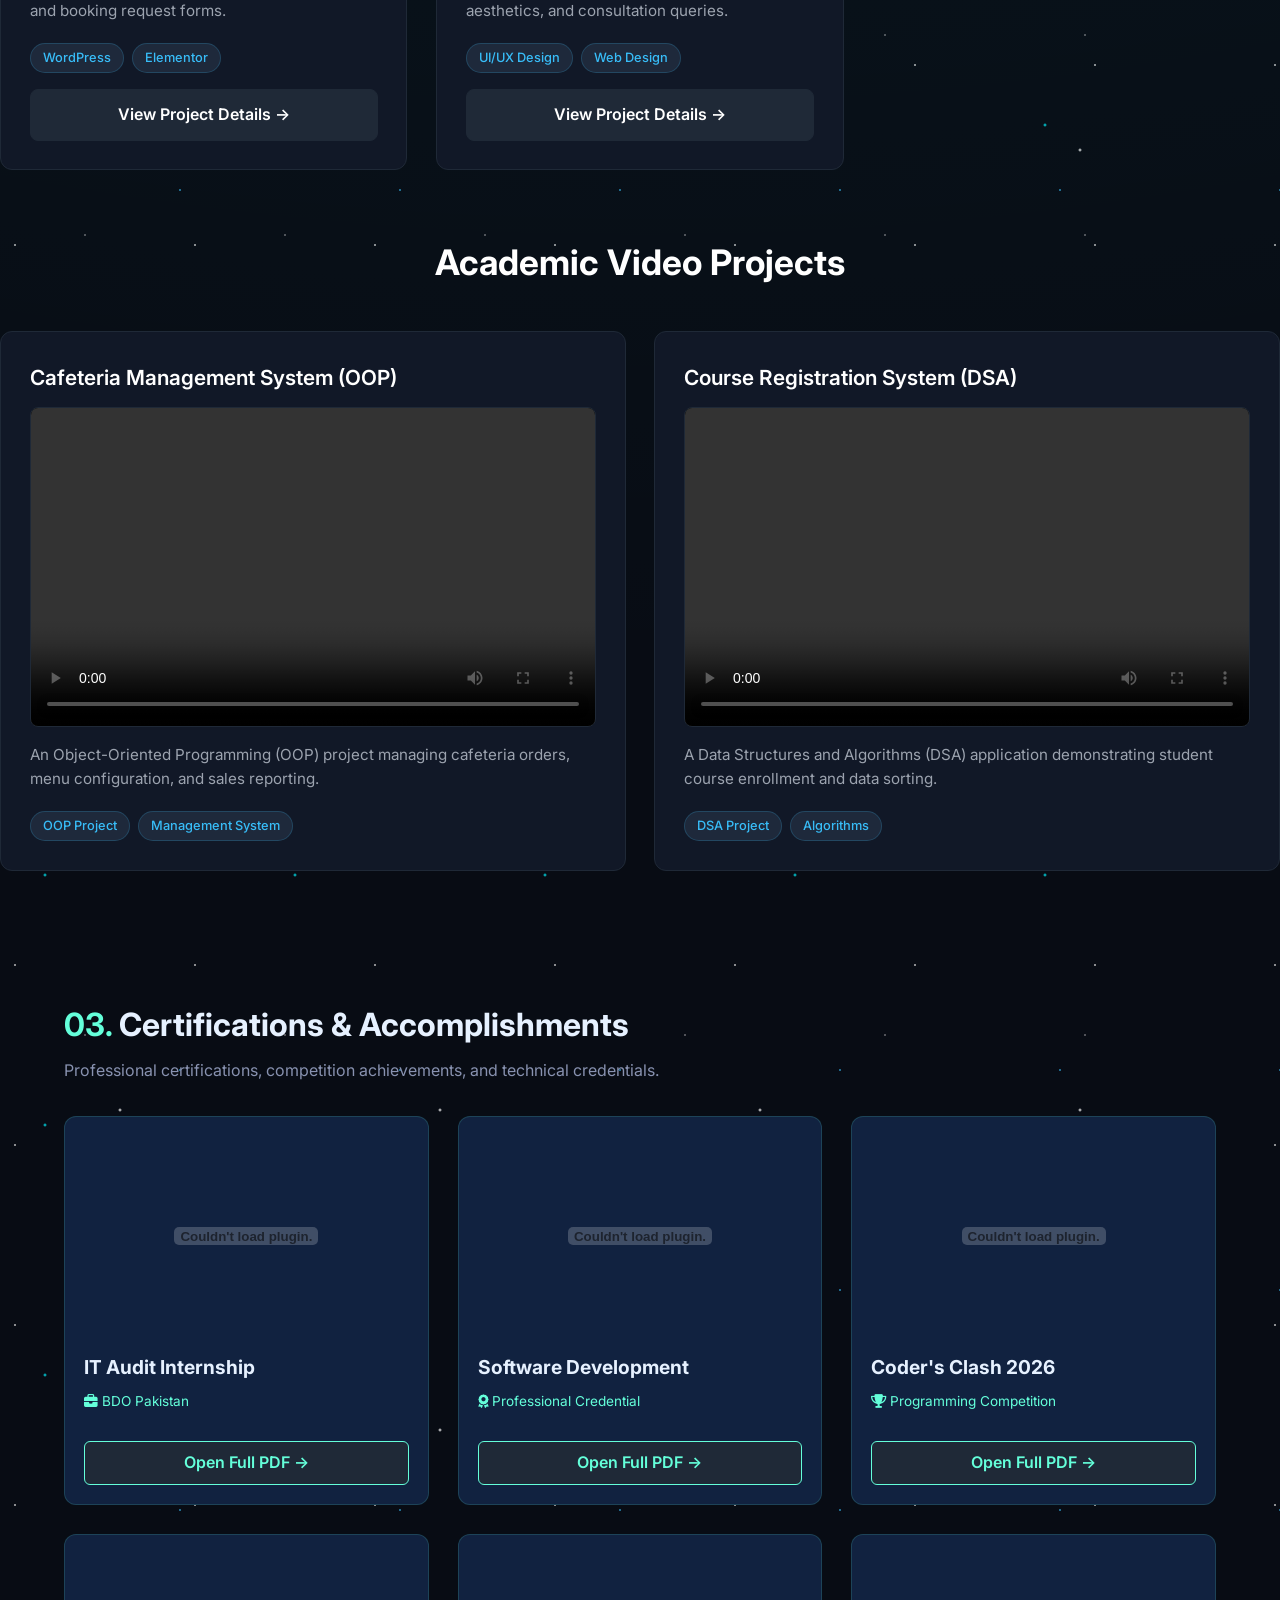
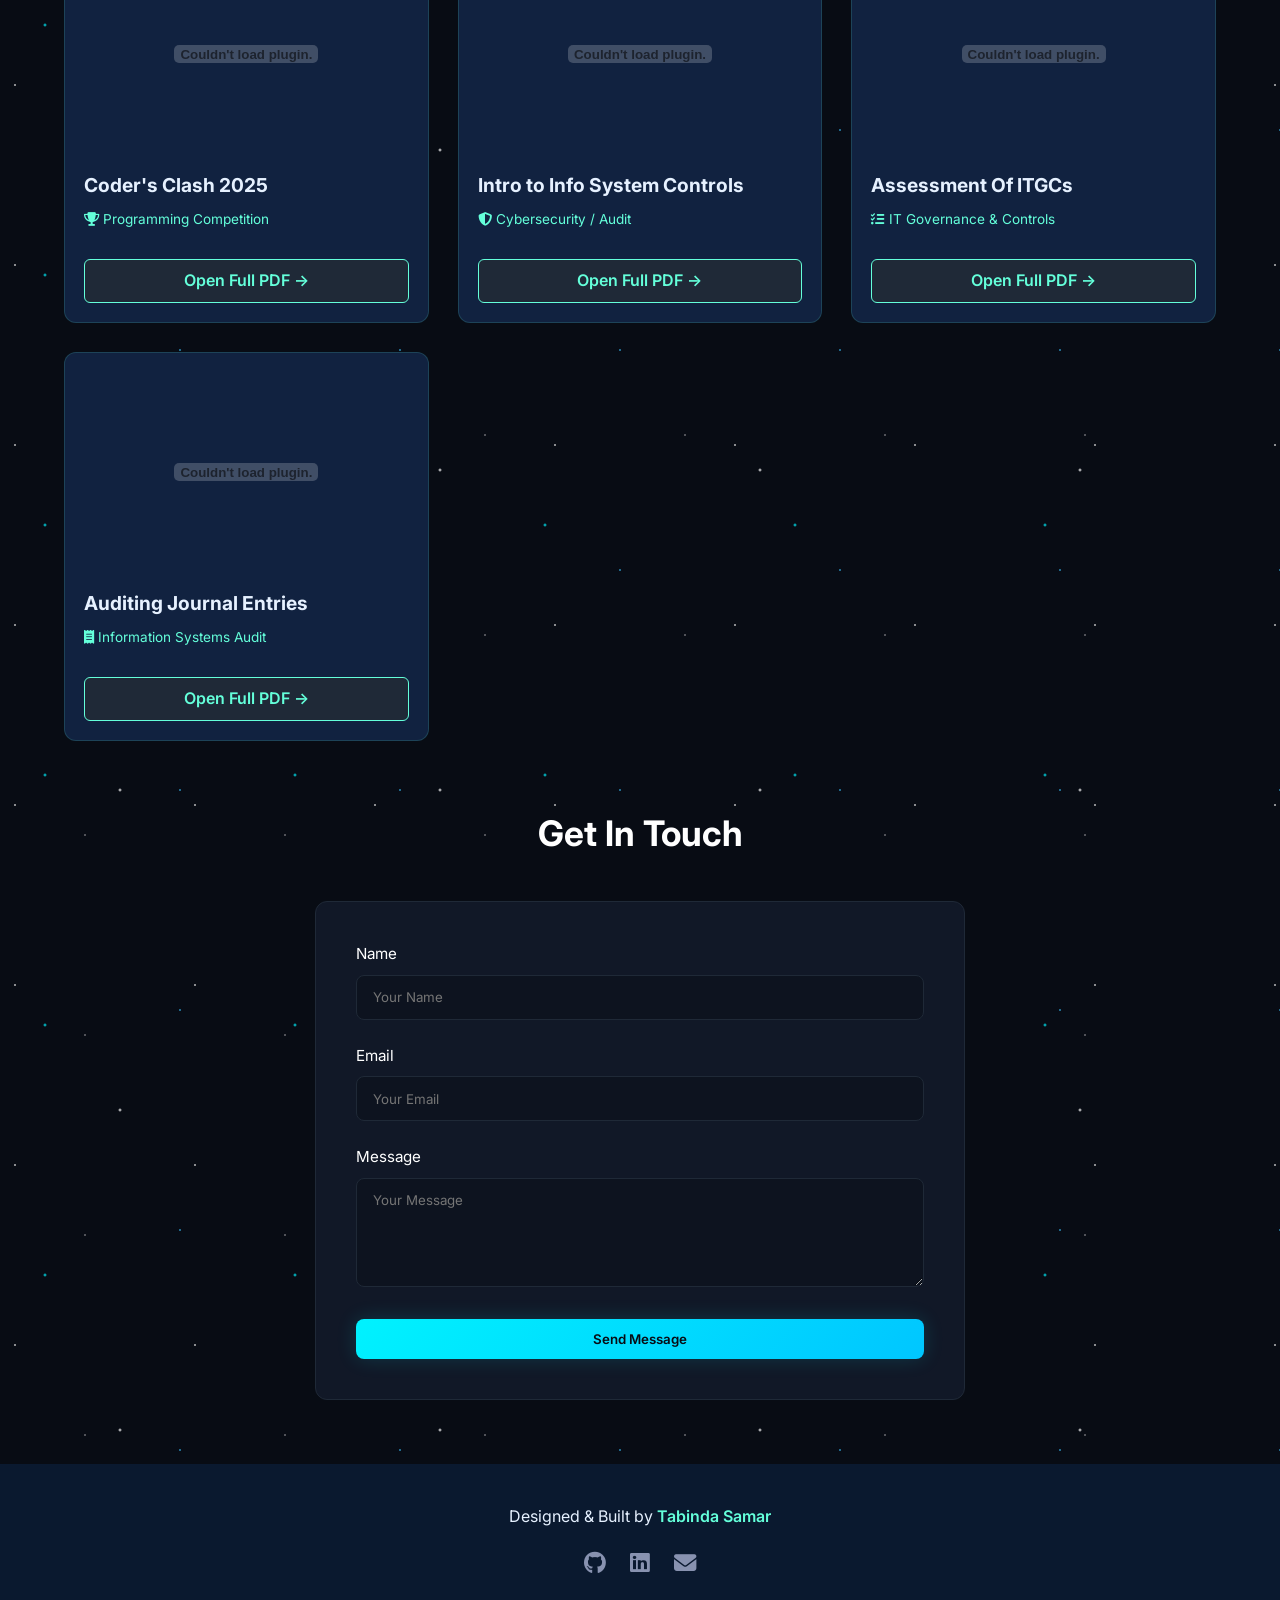
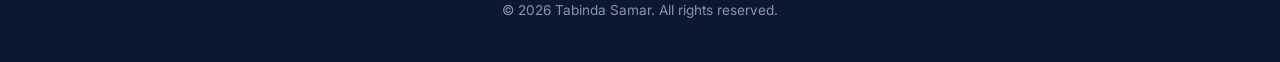
==== commit 4688abc3: "Enhance hero profile picture with cyber matrix frame and live beacon badge" ====
--- a/index.html
+++ b/index.html
@@ -54,22 +54,110 @@
             </div>
         </div>
 
-        <!-- Right Side: Profile Picture -->
-        <div style="flex: 0 0 320px; display: flex; justify-content: center; width: 100%;">
-            <div style="position: relative; border-radius: 16px; padding: 5px; background: linear-gradient(135deg, #64ffda 0%, rgba(23, 42, 69, 0.5) 100%); box-shadow: 0 10px 30px rgba(0,0,0,0.5);">
-                <img src="images/Tabinda Fashar.png" alt="Tabinda Samar" style="width: 290px; height: 370px; object-fit: cover; border-radius: 12px; display: block;">
-            </div>
-        </div>
-
-    </div>
+     <!-- Right Side: Cyber-Matrix Profile Showcase -->
+<div style="flex: 0 0 340px; display: flex; justify-content: center; align-items: center; width: 100%; position: relative; padding: 15px 0;">
+    
+    <!-- Background Laser Grid Glow -->
+    <div style="position: absolute; width: 320px; height: 400px; background: radial-gradient(circle, rgba(100,255,218,0.15) 0%, rgba(10,25,47,0) 75%); filter: blur(30px); pointer-events: none;"></div>
+
+    <!-- Outer Matrix Wrapper -->
+    <div style="position: relative; border-radius: 24px; padding: 12px; background: rgba(17, 34, 64, 0.6); backdrop-filter: blur(20px); -webkit-backdrop-filter: blur(20px); border: 1px solid rgba(100, 255, 218, 0.4); box-shadow: 0 20px 50px rgba(0, 0, 0, 0.6), 0 0 30px rgba(100, 255, 218, 0.2); transition: all 0.4s ease;"
+         onmouseover="this.style.transform='translateY(-8px)'; this.style.borderColor='#64ffda'; this.style.boxShadow='0 30px 60px rgba(0,0,0,0.7), 0 0 45px rgba(100, 255, 218, 0.35)';"
+         onmouseout="this.style.transform='translateY(0)'; this.style.borderColor='rgba(100, 255, 218, 0.4)'; this.style.boxShadow='0 20px 50px rgba(0, 0, 0, 0.6), 0 0 30px rgba(100, 255, 218, 0.2)';">
+        
+        <!-- Live Radar Beacon Pin -->
+        <div style="position: absolute; top: -10px; right: 20px; background: #0a192f; border: 1px solid #64ffda; padding: 4px 10px; border-radius: 20px; display: flex; align-items: center; gap: 6px; box-shadow: 0 5px 15px rgba(0,0,0,0.5); z-index: 5;">
+            <span style="width: 7px; height: 7px; background: #64ffda; border-radius: 50%; display: inline-block; box-shadow: 0 0 10px #64ffda;"></span>
+            <span style="color: #64ffda; font-size: 0.7rem; font-family: monospace; font-weight: bold;">SECURED_NODE</span>
+        </div>
+
+        <!-- Image Wrapper with Glass Border -->
+        <div style="border-radius: 16px; overflow: hidden; position: relative;">
+            <img src="images/Tabinda Fashar.png" alt="Tabinda Samar" style="width: 290px; height: 370px; object-fit: cover; display: block; filter: contrast(106%);">
+            
+            <!-- Bottom Dark Vignette Overlay -->
+            <div style="position: absolute; bottom: 0; left: 0; right: 0; height: 30%; background: linear-gradient(to top, rgba(10, 25, 47, 0.95), transparent); pointer-events: none;"></div>
+
+            <!-- Integrated Tech Bar Inside Image -->
+            <div style="position: absolute; bottom: 12px; left: 12px; right: 12px; display: flex; justify-content: space-between; align-items: flex-end; z-index: 2;">
+                <div>
+                    <div style="color: #64ffda; font-size: 0.8rem; font-weight: bold; font-family: monospace;">Tabinda Samar</div>
+                    <div style="color: #8892b0; font-size: 0.7rem; font-family: monospace;">Web Dev &amp; Security</div>
+                </div>
+                <!-- Tech Icons -->
+                <div style="display: flex; gap: 8px; background: rgba(10, 25, 47, 0.7); padding: 5px 10px; border-radius: 8px; border: 1px solid rgba(100, 255, 218, 0.3);">
+                    <i class="fa-brands fa-react" style="color: #64ffda; font-size: 0.85rem;"></i>
+                    <i class="fa-brands fa-python" style="color: #64ffda; font-size: 0.85rem;"></i>
+                    <i class="fa-solid fa-shield-halved" style="color: #64ffda; font-size: 0.85rem;"></i>
+                </div>
+            </div>
+        </div>
+
+    </div>
+
+</div>
 </section>
-        <!-- About Section -->
-        <section id="about">
-            <h2 class="section-title">About Me</h2>
-            <div class="about-box">
-                I am a Computer Science major currently in my 4th semester, driven by a passion for clean web architecture, intuitive visual presentation, and digital asset security. My journey encompasses building custom e-commerce interfaces, WordPress/Elementor solutions, C++ console software, Python applications, and interactive Power BI data analytics dashboards.
-            </div>
-        </section>
+  <!-- Enhanced About Me Section -->
+<section id="about" style="padding: 5rem 0;">
+    <div class="container">
+        <h2 class="section-title"> About Me</h2>
+        <p class="section-subtitle">A glimpse into my background, passion, and technical direction.</p>
+
+        <div style="background: linear-gradient(145deg, #112240 0%, #0a192f 100%); border-radius: 16px; padding: 2.5rem; border: 1px solid rgba(100, 255, 218, 0.2); box-shadow: 0 20px 40px rgba(0, 0, 0, 0.4); position: relative; overflow: hidden;">
+            
+            <!-- Subtle Decorative Glow Background -->
+            <div style="position: absolute; top: -50px; right: -50px; width: 180px; height: 180px; background: rgba(100, 255, 218, 0.08); border-radius: 50%; filter: blur(40px); pointer-events: none;"></div>
+
+            <!-- Intro Quote/Paragraph -->
+            <p style="color: #ccd6f6; font-size: 1.08rem; line-height: 1.8; margin-bottom: 2rem;">
+                Hello! I’m <span style="color: #64ffda; font-weight: 600;">Tabinda Samar</span>, a Computer Science major passionate about full-stack web applications and digital security. I bridge the gap between aesthetic design and reliable software architecture—building sleek frontend experiences while diving deep into cybersecurity frameworks and system auditing.
+            </p>
+
+            <!-- Feature Cards Grid -->
+            <div style="display: grid; grid-template-columns: repeat(auto-fit, minmax(250px, 1fr)); gap: 1.5rem; margin-bottom: 2.5rem;">
+                
+                <!-- Card 1 -->
+                <div style="background: rgba(23, 42, 69, 0.6); padding: 1.5rem; border-radius: 12px; border: 1px solid rgba(100, 255, 218, 0.1); backdrop-filter: blur(5px);">
+                    <div style="font-size: 1.5rem; color: #64ffda; margin-bottom: 0.8rem;">
+                        <i class="fa-solid fa-graduation-cap"></i>
+                    </div>
+                    <h4 style="color: #e6f1ff; font-size: 1.05rem; margin-bottom: 0.4rem;">Academic Foundation</h4>
+                    <p style="color: #8892b0; font-size: 0.88rem; line-height: 1.5; margin: 0;">BS Computer Science student focusing on core computing principles, OOP, DSA, and network protocols.</p>
+                </div>
+
+                <!-- Card 2 -->
+                <div style="background: rgba(23, 42, 69, 0.6); padding: 1.5rem; border-radius: 12px; border: 1px solid rgba(100, 255, 218, 0.1); backdrop-filter: blur(5px);">
+                    <div style="font-size: 1.5rem; color: #64ffda; margin-bottom: 0.8rem;">
+                        <i class="fa-solid fa-code"></i>
+                    </div>
+                    <h4 style="color: #e6f1ff; font-size: 1.05rem; margin-bottom: 0.4rem;">Web &amp; UI Engineering</h4>
+                    <p style="color: #8892b0; font-size: 0.88rem; line-height: 1.5; margin: 0;">Specialized in crafting modern web solutions, e-commerce storefronts, and clean responsive layouts.</p>
+                </div>
+
+                <!-- Card 3 -->
+                <div style="background: rgba(23, 42, 69, 0.6); padding: 1.5rem; border-radius: 12px; border: 1px solid rgba(100, 255, 218, 0.1); backdrop-filter: blur(5px);">
+                    <div style="font-size: 1.5rem; color: #64ffda; margin-bottom: 0.8rem;">
+                        <i class="fa-solid fa-user-shield"></i>
+                    </div>
+                    <h4 style="color: #e6f1ff; font-size: 1.05rem; margin-bottom: 0.4rem;">Security Research</h4>
+                    <p style="color: #8892b0; font-size: 0.88rem; line-height: 1.5; margin: 0;">Exploring IT security audits, vulnerability assessment, network scanning, and data protection.</p>
+                </div>
+
+            </div>
+
+            <!-- Tech Stack Pills Footer -->
+            <div style="border-top: 1px solid rgba(35, 53, 84, 0.8); padding-top: 1.5rem; display: flex; align-items: center; gap: 0.8rem; flex-wrap: wrap;">
+                <span style="color: #e6f1ff; font-size: 0.85rem; font-weight: 600; font-family: monospace;">CORE TECH STACK:</span>
+                <span style="background: rgba(100, 255, 218, 0.1); color: #64ffda; font-size: 0.8rem; padding: 0.3rem 0.8rem; border-radius: 20px; font-family: monospace; border: 1px solid rgba(100, 255, 218, 0.2);">JavaScript / React</span>
+                <span style="background: rgba(100, 255, 218, 0.1); color: #64ffda; font-size: 0.8rem; padding: 0.3rem 0.8rem; border-radius: 20px; font-family: monospace; border: 1px solid rgba(100, 255, 218, 0.2);">WordPress / Elementor</span>
+                <span style="background: rgba(100, 255, 218, 0.1); color: #64ffda; font-size: 0.8rem; padding: 0.3rem 0.8rem; border-radius: 20px; font-family: monospace; border: 1px solid rgba(100, 255, 218, 0.2);">SQL Server</span>
+                <span style="background: rgba(100, 255, 218, 0.1); color: #64ffda; font-size: 0.8rem; padding: 0.3rem 0.8rem; border-radius: 20px; font-family: monospace; border: 1px solid rgba(100, 255, 218, 0.2);">Python</span>
+                <span style="background: rgba(100, 255, 218, 0.1); color: #64ffda; font-size: 0.8rem; padding: 0.3rem 0.8rem; border-radius: 20px; font-family: monospace; border: 1px solid rgba(100, 255, 218, 0.2);">IT Security</span>
+            </div>
+
+        </div>
+    </div>
+</section>
 
         <!-- Technical Expertise Section -->
         <section id="skills">
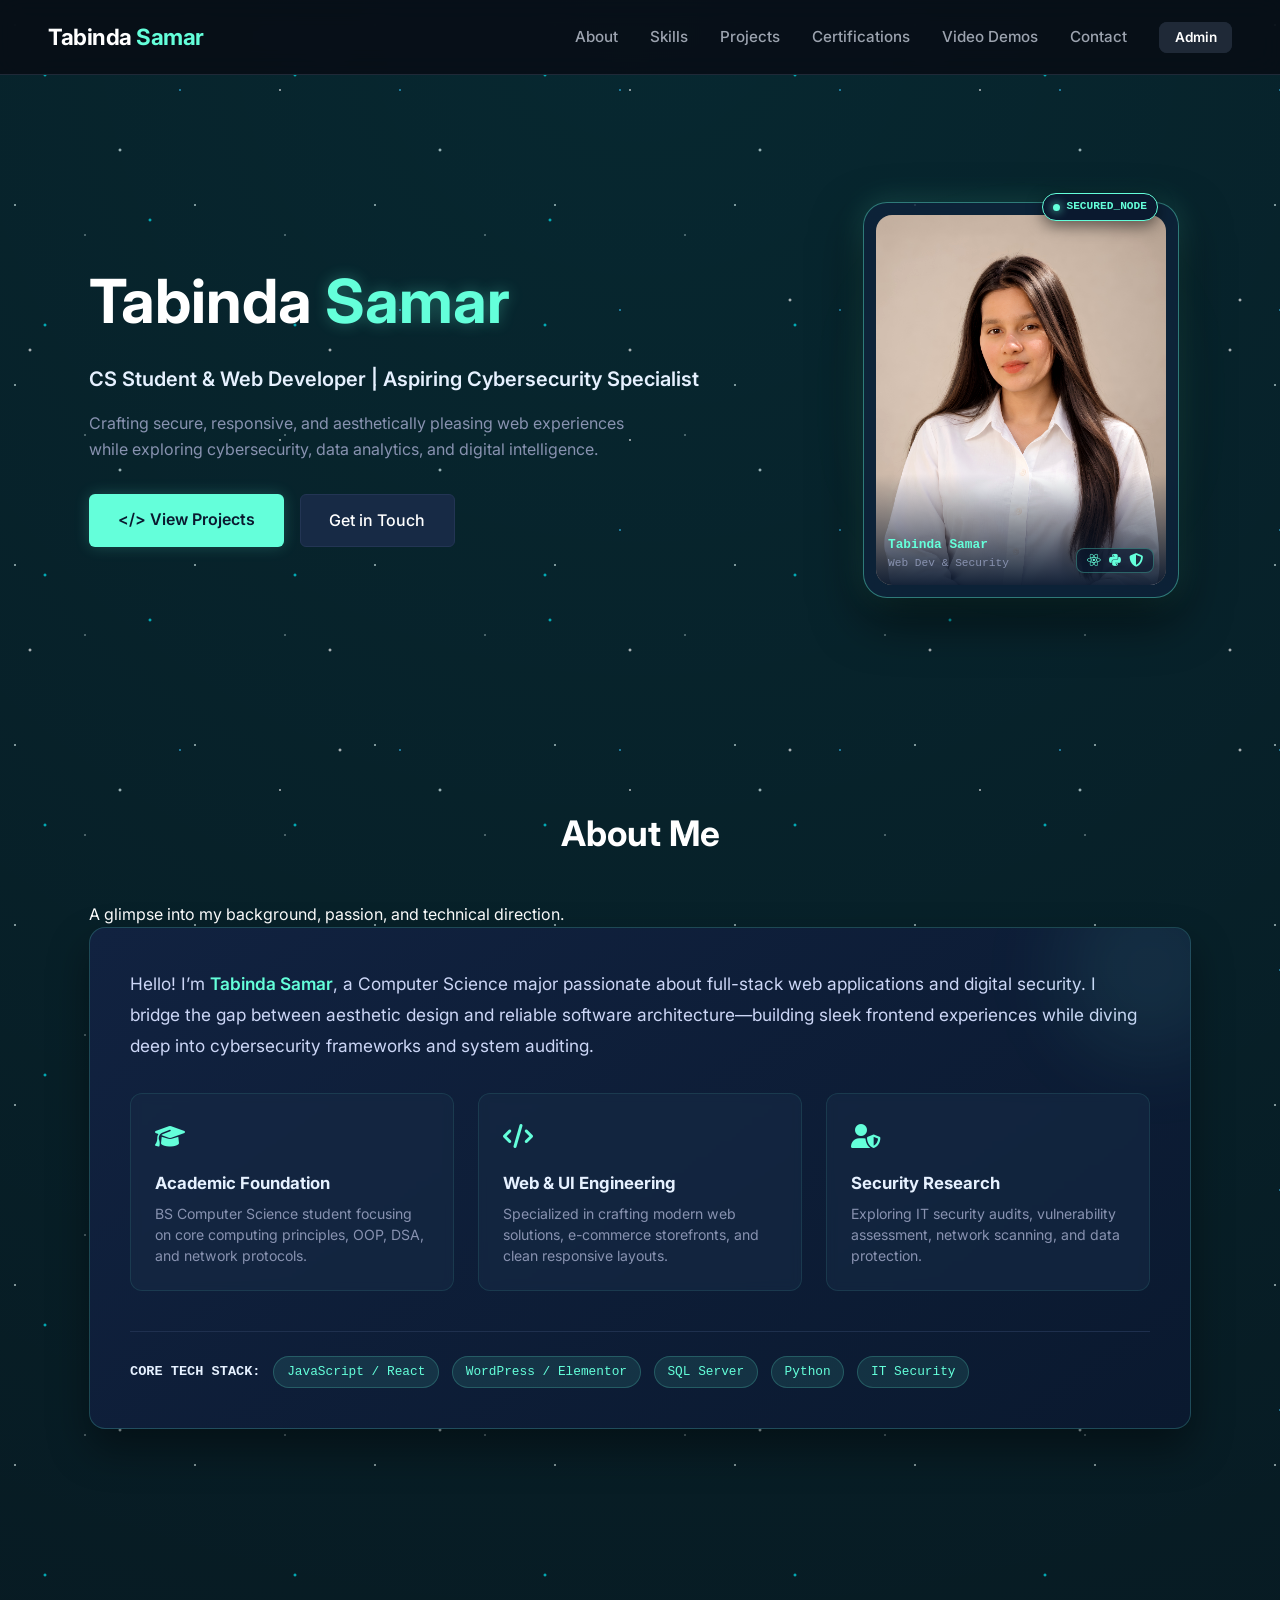
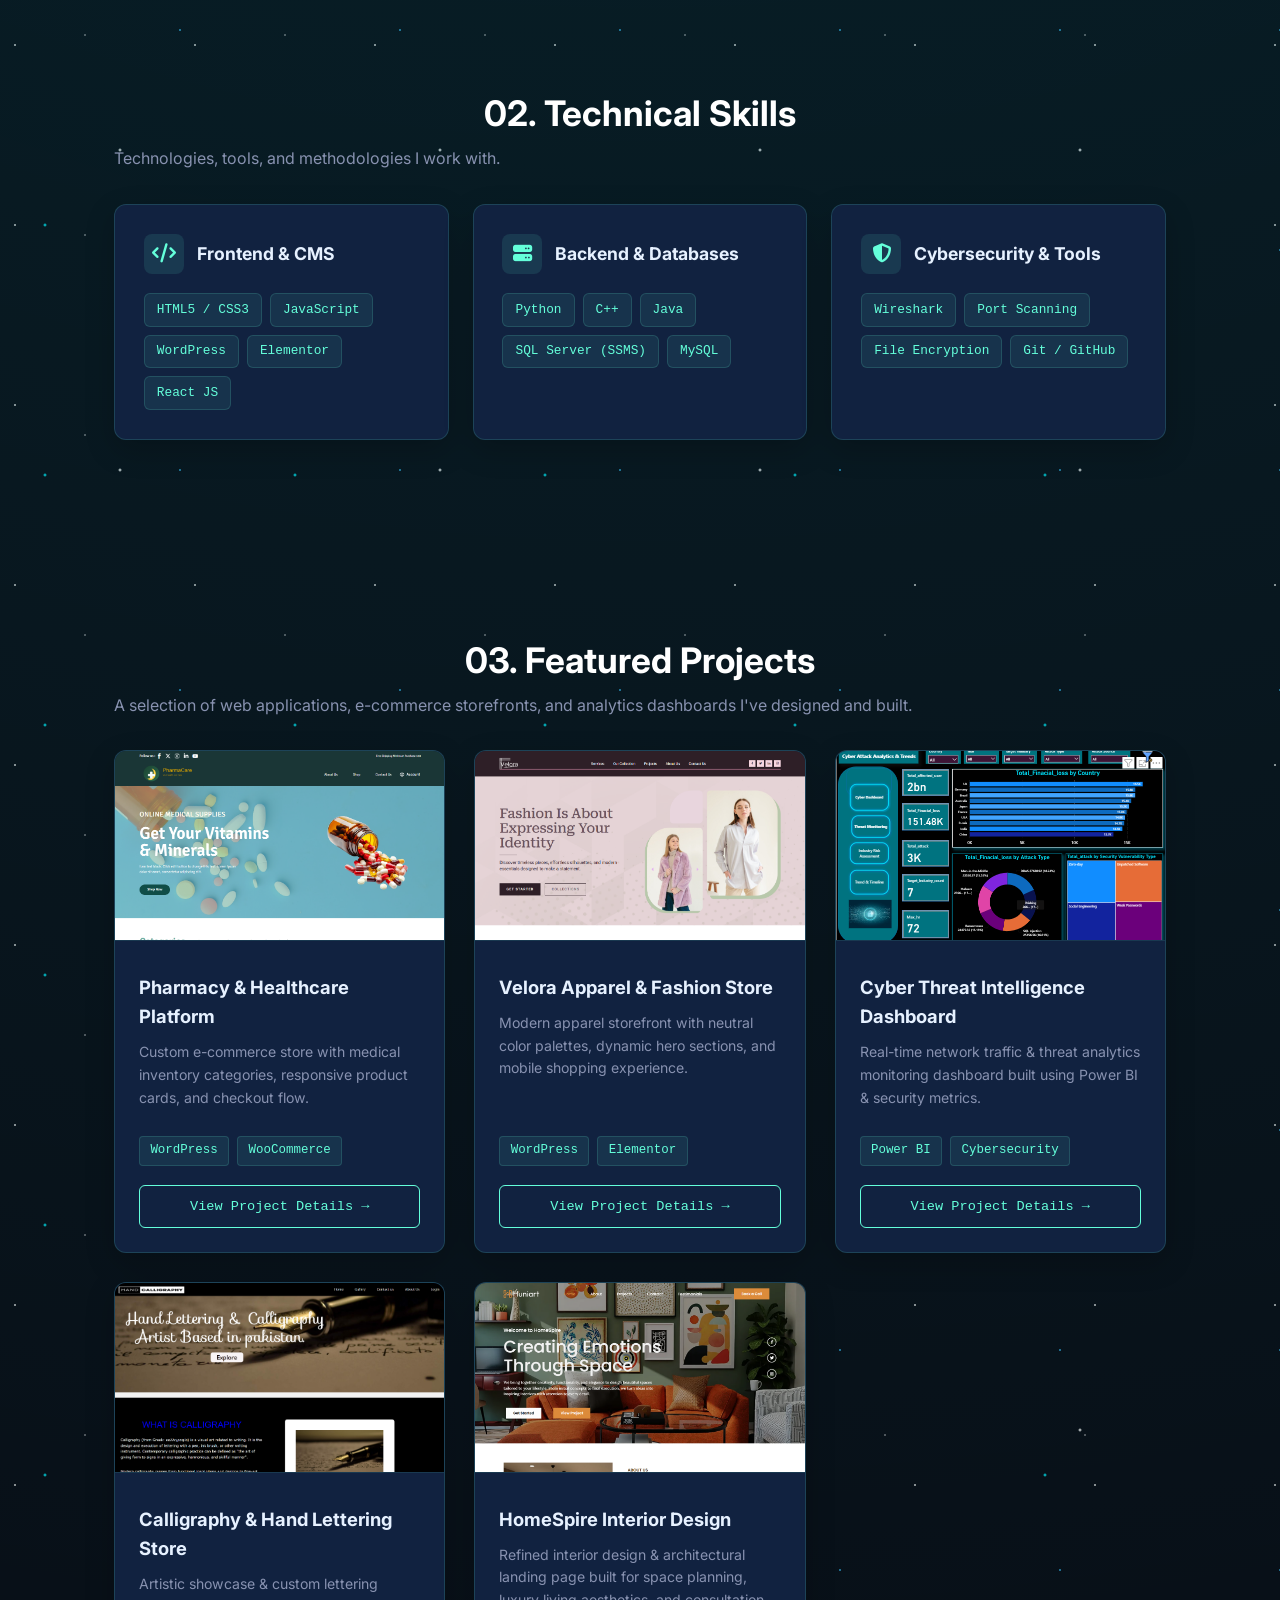
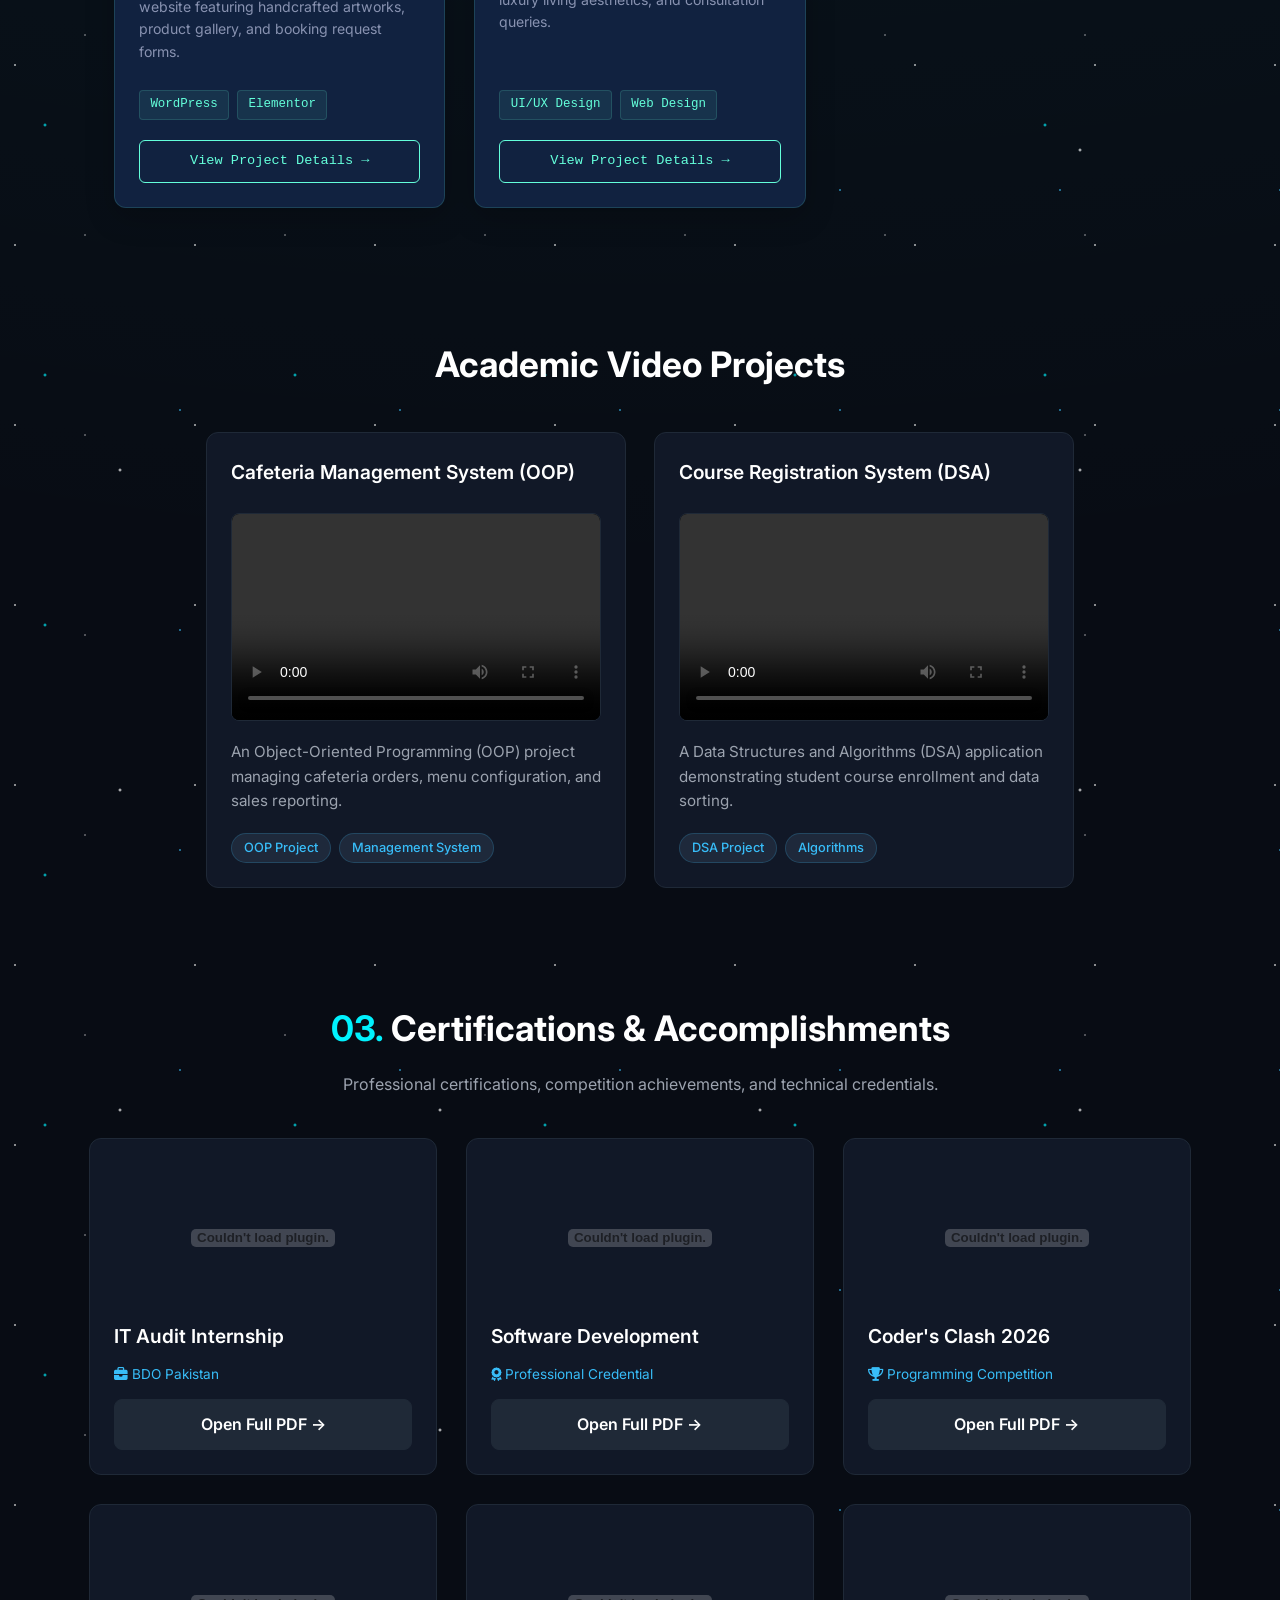
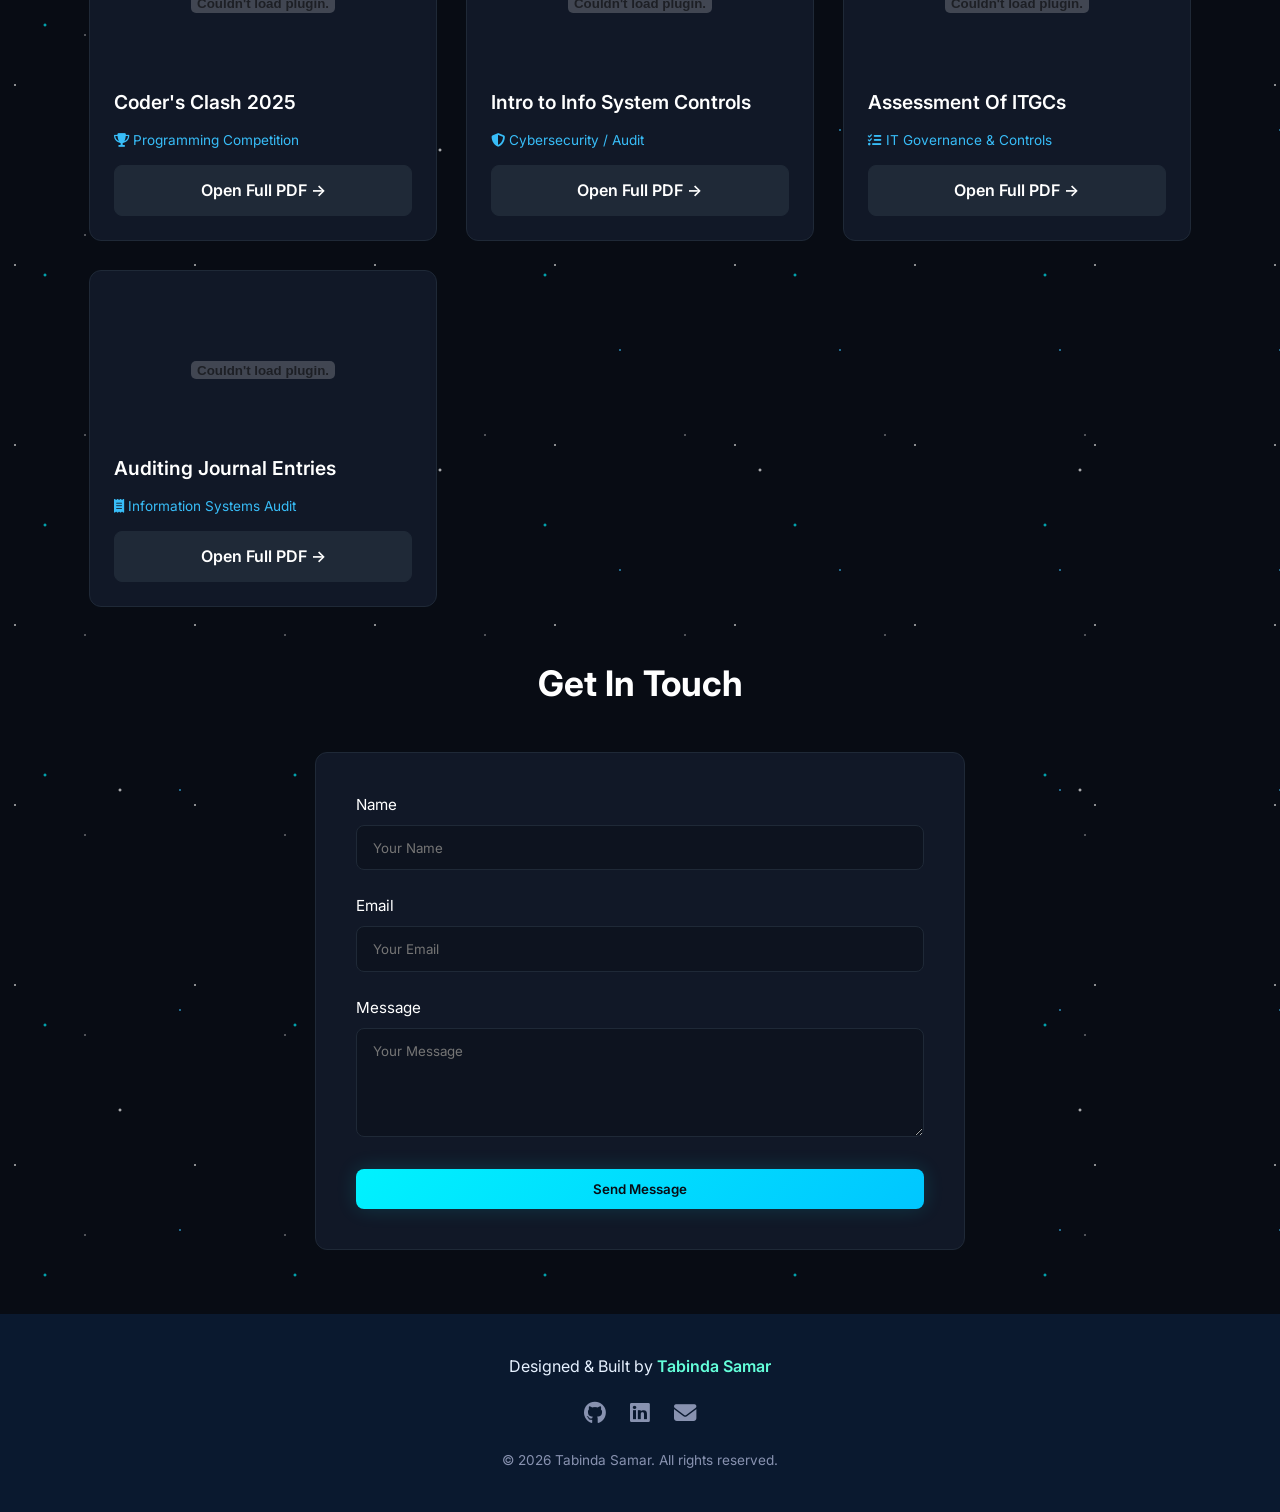
==== commit c6f93940: "Update certifications grid layout and adjust section spacing" ====
--- a/index.html
+++ b/index.html
@@ -159,254 +159,363 @@
     </div>
 </section>
 
-        <!-- Technical Expertise Section -->
-        <section id="skills">
-            <h2 class="section-title">Technical Expertise</h2>
-            <div class="expertise-grid">
-                <div class="card">
-                    <div class="card-title">🌐 Web Development</div>
-                    <div class="card-description">
-                        WordPress, Elementor, WooCommerce, HTML5, CSS3, JavaScript, React JS basics.
-                    </div>
-                </div>
-                <div class="card">
-                    <div class="card-title">🛡️ Cybersecurity & Programming</div>
-                    <div class="card-description">
-                        C++, Python (customtkinter), Java, Network Scanning concepts, Threat Intelligence.
-                    </div>
-                </div>
-                <div class="card">
-                    <div class="card-title">📊 Data & Systems</div>
-                    <div class="card-description">
-                        SQL Server Management Studio (SSMS), SQL Relational Schemas, Power BI Dashboards.
-                    </div>
-                </div>
-            </div>
-        </section>
-
-        <!-- Web & Design Projects Section -->
-       <!-- Featured Projects Section -->
-        <section id="projects">
-            <h2 class="section-title">Featured Projects</h2>
-            <div class="projects-grid">
-                
-                <!-- Card 1: Pharmacy Store -->
-                <div class="project-card">
-                    <img src="images/Medicine/Medicine 1.png" alt="Pharmacy Store">
-                    <div class="card-title">Pharmacy & Healthcare Platform</div>
-                    <div class="card-description">
-                        Custom e-commerce store with medical inventory categories, responsive product cards, and checkout flow.
-                    </div>
-                    <div class="tags">
-                        <span class="tag">WordPress</span>
-                        <span class="tag">WooCommerce</span>
-                    </div>
-                    <a href="project-details.html?project=medicine" class="btn-secondary" style="margin-top: 1rem; text-align: center;">View Project Details &rarr;</a>
-                </div>
-
-                <!-- Card 2: Velora Fashion -->
-                <div class="project-card">
-                    <img src="images/Velora/Velora 1.png" alt="Velora Fashion">
-                    <div class="card-title">Velora Apparel & Fashion Store</div>
-                    <div class="card-description">
-                        Modern apparel storefront with neutral color palettes, dynamic hero sections, and mobile shopping experience.
-                    </div>
-                    <div class="tags">
-                        <span class="tag">WordPress</span>
-                        <span class="tag">Elementor</span>
-                    </div>
-                    <a href="project-details.html?project=velora" class="btn-secondary" style="margin-top: 1rem; text-align: center;">View Project Details &rarr;</a>
-                </div>
-
-                <!-- Card 3: Cyber PowerBI Dashboard -->
-                <div class="project-card">
-                    <img src="images/Cyber powerBI dashboard/power bi 1.png" alt="Cyber Threat Intelligence Dashboard">
-                    <div class="card-title">Cyber Threat Intelligence Dashboard</div>
-                    <div class="card-description">
-                        Real-time network traffic & threat analytics monitoring dashboard built using Power BI & security metrics.
-                    </div>
-                    <div class="tags">
-                        <span class="tag">Power BI</span>
-                        <span class="tag">Cybersecurity</span>
-                    </div>
-                    <a href="project-details.html?project=powerbi" class="btn-secondary" style="margin-top: 1rem; text-align: center;">View Project Details &rarr;</a>
-                </div>
-
-                
-<!-- Project Card: Calligraphy & Hand Lettering -->
-<div class="project-card">
-    <img src="images/Calligraphy/Calligraphy 1.png" alt="Calligraphy & Hand Lettering">
-    <div class="card-title">Calligraphy & Hand Lettering Store</div>
-    <div class="card-description">
-        Artistic showcase & custom lettering website featuring handcrafted artworks, product gallery, and booking request forms.
-    </div>
-    <div class="tags">
-        <span class="tag">WordPress</span>
-        <span class="tag">Elementor</span>
-    </div>
-    <a href="project-details.html?project=calligraphy" class="btn-secondary" style="margin-top: 1rem; text-align: center;">View Project Details &rarr;</a>
-</div>
-
-<!-- Project Card: HomeSpire Interior Design -->
-<div class="project-card">
-    <img src="images/homespire/Homespire 1.png" alt="HomeSpire Interior Design">
-    <div class="card-title">HomeSpire Interior Design</div>
-    <div class="card-description">
-        Refined interior design & architectural landing page built for space planning, luxury living aesthetics, and consultation queries.
-    </div>
-    <div class="tags">
-        <span class="tag">UI/UX Design</span>
-        <span class="tag">Web Design</span>
-    </div>
-    <a href="project-details.html?project=homespire" class="btn-secondary" style="margin-top: 1rem; text-align: center;">View Project Details &rarr;</a>
-</div>
-            </div>
-        </section>
+       <!-- Technical Skills Section (Boxed) -->
+<section id="skills" style="padding: 4rem 0;">
+    <div class="container" style="max-width: 1100px; margin: 0 auto; padding: 0 1.5rem;">
+        <h2 class="section-title" style="margin-bottom: 0.3rem;"><span>02.</span> Technical Skills</h2>
+        <p class="section-subtitle" style="margin-bottom: 2rem; color: #8892b0;">Technologies, tools, and methodologies I work with.</p>
+
+        <div style="display: grid; grid-template-columns: repeat(auto-fit, minmax(280px, 1fr)); gap: 1.5rem;">
+            
+            <!-- Skill Box 1 -->
+            <div style="background: #112240; border-radius: 12px; padding: 1.8rem; border: 1px solid rgba(100, 255, 218, 0.15); box-shadow: 0 10px 30px rgba(0,0,0,0.2);">
+                <div style="display: flex; align-items: center; gap: 0.8rem; margin-bottom: 1.2rem;">
+                    <div style="width: 40px; height: 40px; background: rgba(100, 255, 218, 0.1); border-radius: 8px; display: flex; align-items: center; justify-content: center;">
+                        <i class="fa-solid fa-code" style="color: #64ffda; font-size: 1.2rem;"></i>
+                    </div>
+                    <h3 style="color: #e6f1ff; font-size: 1.1rem; margin: 0;">Frontend &amp; CMS</h3>
+                </div>
+                <div style="display: flex; flex-wrap: wrap; gap: 0.5rem;">
+                    <span style="background: rgba(100, 255, 218, 0.08); color: #64ffda; padding: 0.35rem 0.75rem; border-radius: 6px; font-size: 0.8rem; font-family: monospace; border: 1px solid rgba(100, 255, 218, 0.15);">HTML5 / CSS3</span>
+                    <span style="background: rgba(100, 255, 218, 0.08); color: #64ffda; padding: 0.35rem 0.75rem; border-radius: 6px; font-size: 0.8rem; font-family: monospace; border: 1px solid rgba(100, 255, 218, 0.15);">JavaScript</span>
+                    <span style="background: rgba(100, 255, 218, 0.08); color: #64ffda; padding: 0.35rem 0.75rem; border-radius: 6px; font-size: 0.8rem; font-family: monospace; border: 1px solid rgba(100, 255, 218, 0.15);">WordPress</span>
+                    <span style="background: rgba(100, 255, 218, 0.08); color: #64ffda; padding: 0.35rem 0.75rem; border-radius: 6px; font-size: 0.8rem; font-family: monospace; border: 1px solid rgba(100, 255, 218, 0.15);">Elementor</span>
+                    <span style="background: rgba(100, 255, 218, 0.08); color: #64ffda; padding: 0.35rem 0.75rem; border-radius: 6px; font-size: 0.8rem; font-family: monospace; border: 1px solid rgba(100, 255, 218, 0.15);">React JS</span>
+                </div>
+            </div>
+
+            <!-- Skill Box 2 -->
+            <div style="background: #112240; border-radius: 12px; padding: 1.8rem; border: 1px solid rgba(100, 255, 218, 0.15); box-shadow: 0 10px 30px rgba(0,0,0,0.2);">
+                <div style="display: flex; align-items: center; gap: 0.8rem; margin-bottom: 1.2rem;">
+                    <div style="width: 40px; height: 40px; background: rgba(100, 255, 218, 0.1); border-radius: 8px; display: flex; align-items: center; justify-content: center;">
+                        <i class="fa-solid fa-server" style="color: #64ffda; font-size: 1.2rem;"></i>
+                    </div>
+                    <h3 style="color: #e6f1ff; font-size: 1.1rem; margin: 0;">Backend &amp; Databases</h3>
+                </div>
+                <div style="display: flex; flex-wrap: wrap; gap: 0.5rem;">
+                    <span style="background: rgba(100, 255, 218, 0.08); color: #64ffda; padding: 0.35rem 0.75rem; border-radius: 6px; font-size: 0.8rem; font-family: monospace; border: 1px solid rgba(100, 255, 218, 0.15);">Python</span>
+                    <span style="background: rgba(100, 255, 218, 0.08); color: #64ffda; padding: 0.35rem 0.75rem; border-radius: 6px; font-size: 0.8rem; font-family: monospace; border: 1px solid rgba(100, 255, 218, 0.15);">C++</span>
+                    <span style="background: rgba(100, 255, 218, 0.08); color: #64ffda; padding: 0.35rem 0.75rem; border-radius: 6px; font-size: 0.8rem; font-family: monospace; border: 1px solid rgba(100, 255, 218, 0.15);">Java</span>
+                    <span style="background: rgba(100, 255, 218, 0.08); color: #64ffda; padding: 0.35rem 0.75rem; border-radius: 6px; font-size: 0.8rem; font-family: monospace; border: 1px solid rgba(100, 255, 218, 0.15);">SQL Server (SSMS)</span>
+                    <span style="background: rgba(100, 255, 218, 0.08); color: #64ffda; padding: 0.35rem 0.75rem; border-radius: 6px; font-size: 0.8rem; font-family: monospace; border: 1px solid rgba(100, 255, 218, 0.15);">MySQL</span>
+                </div>
+            </div>
+
+            <!-- Skill Box 3 -->
+            <div style="background: #112240; border-radius: 12px; padding: 1.8rem; border: 1px solid rgba(100, 255, 218, 0.15); box-shadow: 0 10px 30px rgba(0,0,0,0.2);">
+                <div style="display: flex; align-items: center; gap: 0.8rem; margin-bottom: 1.2rem;">
+                    <div style="width: 40px; height: 40px; background: rgba(100, 255, 218, 0.1); border-radius: 8px; display: flex; align-items: center; justify-content: center;">
+                        <i class="fa-solid fa-shield-halved" style="color: #64ffda; font-size: 1.2rem;"></i>
+                    </div>
+                    <h3 style="color: #e6f1ff; font-size: 1.1rem; margin: 0;">Cybersecurity &amp; Tools</h3>
+                </div>
+                <div style="display: flex; flex-wrap: wrap; gap: 0.5rem;">
+                    <span style="background: rgba(100, 255, 218, 0.08); color: #64ffda; padding: 0.35rem 0.75rem; border-radius: 6px; font-size: 0.8rem; font-family: monospace; border: 1px solid rgba(100, 255, 218, 0.15);">Wireshark</span>
+                    <span style="background: rgba(100, 255, 218, 0.08); color: #64ffda; padding: 0.35rem 0.75rem; border-radius: 6px; font-size: 0.8rem; font-family: monospace; border: 1px solid rgba(100, 255, 218, 0.15);">Port Scanning</span>
+                    <span style="background: rgba(100, 255, 218, 0.08); color: #64ffda; padding: 0.35rem 0.75rem; border-radius: 6px; font-size: 0.8rem; font-family: monospace; border: 1px solid rgba(100, 255, 218, 0.15);">File Encryption</span>
+                    <span style="background: rgba(100, 255, 218, 0.08); color: #64ffda; padding: 0.35rem 0.75rem; border-radius: 6px; font-size: 0.8rem; font-family: monospace; border: 1px solid rgba(100, 255, 218, 0.15);">Git / GitHub</span>
+                </div>
+            </div>
+
+        </div>
+    </div>
+</section>
+<!-- Featured Projects Section (Boxed Container Layout) -->
+<section id="projects" style="padding: 4rem 0;">
+    <div class="container" style="max-width: 1100px; margin: 0 auto; padding: 0 1.5rem;">
+        <h2 class="section-title" style="margin-bottom: 0.3rem;"><span>03.</span> Featured Projects</h2>
+        <p class="section-subtitle" style="margin-bottom: 2rem; color: #8892b0;">A selection of web applications, e-commerce storefronts, and analytics dashboards I've designed and built.</p>
+
+        <div style="display: grid; grid-template-columns: repeat(auto-fit, minmax(310px, 1fr)); gap: 1.8rem;">
+            
+            <!-- Card 1: Pharmacy Store -->
+            <div style="background: #112240; border-radius: 12px; overflow: hidden; border: 1px solid rgba(100, 255, 218, 0.15); box-shadow: 0 10px 30px rgba(0,0,0,0.2); display: flex; flex-direction: column; justify-content: space-between; transition: transform 0.3s ease;" onmouseover="this.style.transform='translateY(-5px)'" onmouseout="this.style.transform='translateY(0)'">
+                <div>
+                    <img src="images/Medicine/Medicine 1.png" alt="Pharmacy Store" style="width: 100%; height: 190px; object-fit: cover; border-bottom: 1px solid rgba(100, 255, 218, 0.1);">
+                    <div style="padding: 1.5rem 1.5rem 0.5rem 1.5rem;">
+                        <h3 style="color: #e6f1ff; font-size: 1.15rem; margin-bottom: 0.6rem;">Pharmacy &amp; Healthcare Platform</h3>
+                        <p style="color: #8892b0; font-size: 0.88rem; line-height: 1.6; margin-bottom: 1.2rem;">
+                            Custom e-commerce store with medical inventory categories, responsive product cards, and checkout flow.
+                        </p>
+                    </div>
+                </div>
+                <div style="padding: 0 1.5rem 1.5rem 1.5rem;">
+                    <div style="display: flex; gap: 0.5rem; flex-wrap: wrap; margin-bottom: 1.2rem;">
+                        <span style="background: rgba(100, 255, 218, 0.08); color: #64ffda; padding: 0.25rem 0.65rem; border-radius: 4px; font-size: 0.78rem; font-family: monospace; border: 1px solid rgba(100, 255, 218, 0.15);">WordPress</span>
+                        <span style="background: rgba(100, 255, 218, 0.08); color: #64ffda; padding: 0.25rem 0.65rem; border-radius: 4px; font-size: 0.78rem; font-family: monospace; border: 1px solid rgba(100, 255, 218, 0.15);">WooCommerce</span>
+                    </div>
+                    <a href="project-details.html?project=medicine" style="display: block; width: 100%; text-align: center; color: #64ffda; border: 1px solid #64ffda; padding: 0.6rem 1rem; border-radius: 6px; text-decoration: none; font-size: 0.85rem; font-family: monospace; transition: background 0.3s;" onmouseover="this.style.background='rgba(100, 255, 218, 0.1)'" onmouseout="this.style.background='transparent'">
+                        View Project Details &rarr;
+                    </a>
+                </div>
+            </div>
+
+            <!-- Card 2: Velora Fashion -->
+            <div style="background: #112240; border-radius: 12px; overflow: hidden; border: 1px solid rgba(100, 255, 218, 0.15); box-shadow: 0 10px 30px rgba(0,0,0,0.2); display: flex; flex-direction: column; justify-content: space-between; transition: transform 0.3s ease;" onmouseover="this.style.transform='translateY(-5px)'" onmouseout="this.style.transform='translateY(0)'">
+                <div>
+                    <img src="images/Velora/Velora 1.png" alt="Velora Fashion" style="width: 100%; height: 190px; object-fit: cover; border-bottom: 1px solid rgba(100, 255, 218, 0.1);">
+                    <div style="padding: 1.5rem 1.5rem 0.5rem 1.5rem;">
+                        <h3 style="color: #e6f1ff; font-size: 1.15rem; margin-bottom: 0.6rem;">Velora Apparel &amp; Fashion Store</h3>
+                        <p style="color: #8892b0; font-size: 0.88rem; line-height: 1.6; margin-bottom: 1.2rem;">
+                            Modern apparel storefront with neutral color palettes, dynamic hero sections, and mobile shopping experience.
+                        </p>
+                    </div>
+                </div>
+                <div style="padding: 0 1.5rem 1.5rem 1.5rem;">
+                    <div style="display: flex; gap: 0.5rem; flex-wrap: wrap; margin-bottom: 1.2rem;">
+                        <span style="background: rgba(100, 255, 218, 0.08); color: #64ffda; padding: 0.25rem 0.65rem; border-radius: 4px; font-size: 0.78rem; font-family: monospace; border: 1px solid rgba(100, 255, 218, 0.15);">WordPress</span>
+                        <span style="background: rgba(100, 255, 218, 0.08); color: #64ffda; padding: 0.25rem 0.65rem; border-radius: 4px; font-size: 0.78rem; font-family: monospace; border: 1px solid rgba(100, 255, 218, 0.15);">Elementor</span>
+                    </div>
+                    <a href="project-details.html?project=velora" style="display: block; width: 100%; text-align: center; color: #64ffda; border: 1px solid #64ffda; padding: 0.6rem 1rem; border-radius: 6px; text-decoration: none; font-size: 0.85rem; font-family: monospace; transition: background 0.3s;" onmouseover="this.style.background='rgba(100, 255, 218, 0.1)'" onmouseout="this.style.background='transparent'">
+                        View Project Details &rarr;
+                    </a>
+                </div>
+            </div>
+
+            <!-- Card 3: Cyber PowerBI Dashboard -->
+            <div style="background: #112240; border-radius: 12px; overflow: hidden; border: 1px solid rgba(100, 255, 218, 0.15); box-shadow: 0 10px 30px rgba(0,0,0,0.2); display: flex; flex-direction: column; justify-content: space-between; transition: transform 0.3s ease;" onmouseover="this.style.transform='translateY(-5px)'" onmouseout="this.style.transform='translateY(0)'">
+                <div>
+                    <img src="images/Cyber powerBI dashboard/power bi 1.png" alt="Cyber Threat Intelligence Dashboard" style="width: 100%; height: 190px; object-fit: cover; border-bottom: 1px solid rgba(100, 255, 218, 0.1);">
+                    <div style="padding: 1.5rem 1.5rem 0.5rem 1.5rem;">
+                        <h3 style="color: #e6f1ff; font-size: 1.15rem; margin-bottom: 0.6rem;">Cyber Threat Intelligence Dashboard</h3>
+                        <p style="color: #8892b0; font-size: 0.88rem; line-height: 1.6; margin-bottom: 1.2rem;">
+                            Real-time network traffic &amp; threat analytics monitoring dashboard built using Power BI &amp; security metrics.
+                        </p>
+                    </div>
+                </div>
+                <div style="padding: 0 1.5rem 1.5rem 1.5rem;">
+                    <div style="display: flex; gap: 0.5rem; flex-wrap: wrap; margin-bottom: 1.2rem;">
+                        <span style="background: rgba(100, 255, 218, 0.08); color: #64ffda; padding: 0.25rem 0.65rem; border-radius: 4px; font-size: 0.78rem; font-family: monospace; border: 1px solid rgba(100, 255, 218, 0.15);">Power BI</span>
+                        <span style="background: rgba(100, 255, 218, 0.08); color: #64ffda; padding: 0.25rem 0.65rem; border-radius: 4px; font-size: 0.78rem; font-family: monospace; border: 1px solid rgba(100, 255, 218, 0.15);">Cybersecurity</span>
+                    </div>
+                    <a href="project-details.html?project=powerbi" style="display: block; width: 100%; text-align: center; color: #64ffda; border: 1px solid #64ffda; padding: 0.6rem 1rem; border-radius: 6px; text-decoration: none; font-size: 0.85rem; font-family: monospace; transition: background 0.3s;" onmouseover="this.style.background='rgba(100, 255, 218, 0.1)'" onmouseout="this.style.background='transparent'">
+                        View Project Details &rarr;
+                    </a>
+                </div>
+            </div>
+
+            <!-- Card 4: Calligraphy Store -->
+            <div style="background: #112240; border-radius: 12px; overflow: hidden; border: 1px solid rgba(100, 255, 218, 0.15); box-shadow: 0 10px 30px rgba(0,0,0,0.2); display: flex; flex-direction: column; justify-content: space-between; transition: transform 0.3s ease;" onmouseover="this.style.transform='translateY(-5px)'" onmouseout="this.style.transform='translateY(0)'">
+                <div>
+                    <img src="images/Calligraphy/Calligraphy 1.png" alt="Calligraphy &amp; Hand Lettering" style="width: 100%; height: 190px; object-fit: cover; border-bottom: 1px solid rgba(100, 255, 218, 0.1);">
+                    <div style="padding: 1.5rem 1.5rem 0.5rem 1.5rem;">
+                        <h3 style="color: #e6f1ff; font-size: 1.15rem; margin-bottom: 0.6rem;">Calligraphy &amp; Hand Lettering Store</h3>
+                        <p style="color: #8892b0; font-size: 0.88rem; line-height: 1.6; margin-bottom: 1.2rem;">
+                            Artistic showcase &amp; custom lettering website featuring handcrafted artworks, product gallery, and booking request forms.
+                        </p>
+                    </div>
+                </div>
+                <div style="padding: 0 1.5rem 1.5rem 1.5rem;">
+                    <div style="display: flex; gap: 0.5rem; flex-wrap: wrap; margin-bottom: 1.2rem;">
+                        <span style="background: rgba(100, 255, 218, 0.08); color: #64ffda; padding: 0.25rem 0.65rem; border-radius: 4px; font-size: 0.78rem; font-family: monospace; border: 1px solid rgba(100, 255, 218, 0.15);">WordPress</span>
+                        <span style="background: rgba(100, 255, 218, 0.08); color: #64ffda; padding: 0.25rem 0.65rem; border-radius: 4px; font-size: 0.78rem; font-family: monospace; border: 1px solid rgba(100, 255, 218, 0.15);">Elementor</span>
+                    </div>
+                    <a href="project-details.html?project=calligraphy" style="display: block; width: 100%; text-align: center; color: #64ffda; border: 1px solid #64ffda; padding: 0.6rem 1rem; border-radius: 6px; text-decoration: none; font-size: 0.85rem; font-family: monospace; transition: background 0.3s;" onmouseover="this.style.background='rgba(100, 255, 218, 0.1)'" onmouseout="this.style.background='transparent'">
+                        View Project Details &rarr;
+                    </a>
+                </div>
+            </div>
+
+            <!-- Card 5: HomeSpire Interior Design -->
+            <div style="background: #112240; border-radius: 12px; overflow: hidden; border: 1px solid rgba(100, 255, 218, 0.15); box-shadow: 0 10px 30px rgba(0,0,0,0.2); display: flex; flex-direction: column; justify-content: space-between; transition: transform 0.3s ease;" onmouseover="this.style.transform='translateY(-5px)'" onmouseout="this.style.transform='translateY(0)'">
+                <div>
+                    <img src="images/homespire/Homespire 1.png" alt="HomeSpire Interior Design" style="width: 100%; height: 190px; object-fit: cover; border-bottom: 1px solid rgba(100, 255, 218, 0.1);">
+                    <div style="padding: 1.5rem 1.5rem 0.5rem 1.5rem;">
+                        <h3 style="color: #e6f1ff; font-size: 1.15rem; margin-bottom: 0.6rem;">HomeSpire Interior Design</h3>
+                        <p style="color: #8892b0; font-size: 0.88rem; line-height: 1.6; margin-bottom: 1.2rem;">
+                            Refined interior design &amp; architectural landing page built for space planning, luxury living aesthetics, and consultation queries.
+                        </p>
+                    </div>
+                </div>
+                <div style="padding: 0 1.5rem 1.5rem 1.5rem;">
+                    <div style="display: flex; gap: 0.5rem; flex-wrap: wrap; margin-bottom: 1.2rem;">
+                        <span style="background: rgba(100, 255, 218, 0.08); color: #64ffda; padding: 0.25rem 0.65rem; border-radius: 4px; font-size: 0.78rem; font-family: monospace; border: 1px solid rgba(100, 255, 218, 0.15);">UI/UX Design</span>
+                        <span style="background: rgba(100, 255, 218, 0.08); color: #64ffda; padding: 0.25rem 0.65rem; border-radius: 4px; font-size: 0.78rem; font-family: monospace; border: 1px solid rgba(100, 255, 218, 0.15);">Web Design</span>
+                    </div>
+                    <a href="project-details.html?project=homespire" style="display: block; width: 100%; text-align: center; color: #64ffda; border: 1px solid #64ffda; padding: 0.6rem 1rem; border-radius: 6px; text-decoration: none; font-size: 0.85rem; font-family: monospace; transition: background 0.3s;" onmouseover="this.style.background='rgba(100, 255, 218, 0.1)'" onmouseout="this.style.background='transparent'">
+                        View Project Details &rarr;
+                    </a>
+                </div>
+            </div>
+
+        </div>
+    </div>
+</section>
 
         <!-- Academic Video Projects Section -->
-        <section id="video-projects">
-            <h2 class="section-title">Academic Video Projects</h2>
-            
-            <div class="projects-grid">
-                
-                <!-- 1. Cafeteria Management System (OOP Project) -->
-                <div class="card">
-                    <div class="card-title">Cafeteria Management System (OOP)</div>
-                    <div class="video-wrapper">
-                        <video controls>
-                            <source src="videos/Cafeteria Management System.mp4" type="video/mp4">
-                            <source src="videos/Cafeteria Management System.mkv" type="video/mkv">
-                            Your browser does not support the video tag.
-                        </video>
-                    </div>
-                    <div class="card-description">
-                        An Object-Oriented Programming (OOP) project managing cafeteria orders, menu configuration, and sales reporting.
-                    </div>
-                    <div class="tags">
-                        <span class="tag">OOP Project</span>
-                        <span class="tag">Management System</span>
-                    </div>
-                </div>
-
-                <!-- 2. Course Registration System (DSA Project) -->
-                <div class="card">
-                    <div class="card-title">Course Registration System (DSA)</div>
-                    <div class="video-wrapper">
-                        <video controls>
-                            <source src="videos/Course Registration System.mp4" type="video/mp4">
-                            <source src="videos/Course Registration System.mkv" type="video/mkv">
-                            Your browser does not support the video tag.
-                        </video>
-                    </div>
-                    <div class="card-description">
-                        A Data Structures and Algorithms (DSA) application demonstrating student course enrollment and data sorting.
-                    </div>
-                    <div class="tags">
-                        <span class="tag">DSA Project</span>
-                        <span class="tag">Algorithms</span>
-                    </div>
-                </div>
-
-            </div>
-        </section>
+<section id="video-projects">
+    <h2 class="section-title">Academic Video Projects</h2>
+    
+    <div class="projects-grid">
+        
+        <!-- 1. Cafeteria Management System (OOP Project) -->
+        <div class="card">
+            <div class="card-title">Cafeteria Management System (OOP)</div>
+            <div class="video-wrapper">
+                <video controls preload="metadata">
+                    <source src="videos/Cafeteria%20Management%20System.mp4" type="video/mp4">
+                    <source src="videos/Cafeteria%20Management%20System.mkv" type="video/x-matroska">
+                    Your browser does not support the video tag.
+                </video>
+            </div>
+            <div class="card-description">
+                An Object-Oriented Programming (OOP) project managing cafeteria orders, menu configuration, and sales reporting.
+            </div>
+            <div class="tags">
+                <span class="tag">OOP Project</span>
+                <span class="tag">Management System</span>
+            </div>
+        </div>
+
+        <!-- 2. Course Registration System (DSA Project) -->
+        <div class="card">
+            <div class="card-title">Course Registration System (DSA)</div>
+            <div class="video-wrapper">
+                <video controls preload="metadata">
+                    <source src="videos/Course%20Registration%20System.mp4" type="video/mp4">
+                    <source src="videos/Course%20Registration%20System.mkv" type="video/x-matroska">
+                    Your browser does not support the video tag.
+                </video>
+            </div>
+            <div class="card-description">
+                A Data Structures and Algorithms (DSA) application demonstrating student course enrollment and data sorting.
+            </div>
+            <div class="tags">
+                <span class="tag">DSA Project</span>
+                <span class="tag">Algorithms</span>
+            </div>
+        </div>
+
+    </div>
+</section>
 <!-- Certificates Section -->
-<section id="certificates" class="certificates-section" style="padding: 4rem 1.5rem; max-width: 1200px; margin: 0 auto;">
-    <h2 style="color: #e6f1ff; font-size: 2rem; margin-bottom: 0.5rem;">
-        <span style="color: #64ffda;">03.</span> Certifications & Accomplishments
+<section id="certificates" class="container">
+    <h2 class="section-title">
+        <span style="color: var(--accent-cyan);">03.</span> Certifications & Accomplishments
     </h2>
-    <p style="color: #8892b0; margin-bottom: 2rem;">Professional certifications, competition achievements, and technical credentials.</p>
-
-    <div class="certificates-grid" style="display: grid; grid-template-columns: repeat(auto-fit, minmax(300px, 1fr)); gap: 1.8rem;">
+    <p style="color: var(--secondary-text); text-align: center; margin-top: -1.5rem; margin-bottom: 2.5rem;">
+        Professional certifications, competition achievements, and technical credentials.
+    </p>
+
+    <div class="certifications-grid">
         
         <!-- Certificate 1: IT Audit BDO Internship -->
-        <div class="project-card" style="background: #112240; border-radius: 12px; padding: 1.2rem; border: 1px solid rgba(100, 255, 218, 0.15);">
+        <div class="card project-card">
             <a href="images/Certificates/IT audit BDO internship.pdf" target="_blank" style="text-decoration: none; display: block;">
-                <div style="width: 100%; height: 200px; overflow: hidden; border-radius: 8px; margin-bottom: 1rem; position: relative;">
-                    <embed src="images/Certificates/IT audit BDO internship.pdf#toolbar=0&navpanes=0&scrollbar=0" type="application/pdf" width="100%" height="100%" style="border: none;" />
-                    <div style="position: absolute; top: 0; left: 0; width: 100%; height: 100%; background: transparent; cursor: pointer;"></div>
-                </div>
-            </a>
-            <h3 style="color: #e6f1ff; font-size: 1.2rem; margin-bottom: 0.5rem;">IT Audit Internship</h3>
-            <p style="color: #64ffda; font-size: 0.85rem; margin-bottom: 0.8rem;"><i class="fa-solid fa-briefcase"></i> BDO Pakistan</p>
-            <a href="images/Certificates/IT audit BDO internship.pdf" target="_blank" class="btn-secondary" style="display: block; text-align: center; margin-top: 1rem; border: 1px solid #64ffda; color: #64ffda; text-decoration: none; padding: 0.5rem; border-radius: 6px;">Open Full PDF &rarr;</a>
+                <div class="cert-pdf-wrapper">
+                    <embed src="images/Certificates/IT audit BDO internship.pdf#toolbar=0&navpanes=0&scrollbar=0" type="application/pdf" width="100%" height="100%" />
+                    <div class="pdf-overlay"></div>
+                </div>
+            </a>
+            <h3 class="card-title">IT Audit Internship</h3>
+            <p style="color: var(--badge-text); font-size: 0.85rem; margin-bottom: 0.8rem;">
+                <i class="fa-solid fa-briefcase"></i> BDO Pakistan
+            </p>
+            <a href="images/Certificates/IT audit BDO internship.pdf" target="_blank" class="btn-secondary" style="display: block; text-align: center; margin-top: auto;">
+                Open Full PDF &rarr;
+            </a>
         </div>
 
         <!-- Certificate 2: Software Development -->
-        <div class="project-card" style="background: #112240; border-radius: 12px; padding: 1.2rem; border: 1px solid rgba(100, 255, 218, 0.15);">
+        <div class="card project-card">
             <a href="images/Certificates/Software development.pdf" target="_blank" style="text-decoration: none; display: block;">
-                <div style="width: 100%; height: 200px; overflow: hidden; border-radius: 8px; margin-bottom: 1rem; position: relative;">
-                    <embed src="images/Certificates/Software development.pdf#toolbar=0&navpanes=0&scrollbar=0" type="application/pdf" width="100%" height="100%" style="border: none;" />
-                    <div style="position: absolute; top: 0; left: 0; width: 100%; height: 100%; background: transparent; cursor: pointer;"></div>
-                </div>
-            </a>
-            <h3 style="color: #e6f1ff; font-size: 1.2rem; margin-bottom: 0.5rem;">Software Development</h3>
-            <p style="color: #64ffda; font-size: 0.85rem; margin-bottom: 0.8rem;"><i class="fa-solid fa-award"></i> Professional Credential</p>
-            <a href="images/Certificates/Software development.pdf" target="_blank" class="btn-secondary" style="display: block; text-align: center; margin-top: 1rem; border: 1px solid #64ffda; color: #64ffda; text-decoration: none; padding: 0.5rem; border-radius: 6px;">Open Full PDF &rarr;</a>
+                <div class="cert-pdf-wrapper">
+                    <embed src="images/Certificates/Software development.pdf#toolbar=0&navpanes=0&scrollbar=0" type="application/pdf" width="100%" height="100%" />
+                    <div class="pdf-overlay"></div>
+                </div>
+            </a>
+            <h3 class="card-title">Software Development</h3>
+            <p style="color: var(--badge-text); font-size: 0.85rem; margin-bottom: 0.8rem;">
+                <i class="fa-solid fa-award"></i> Professional Credential
+            </p>
+            <a href="images/Certificates/Software development.pdf" target="_blank" class="btn-secondary" style="display: block; text-align: center; margin-top: auto;">
+                Open Full PDF &rarr;
+            </a>
         </div>
 
         <!-- Certificate 3: Coder's Clash 2026 -->
-        <div class="project-card" style="background: #112240; border-radius: 12px; padding: 1.2rem; border: 1px solid rgba(100, 255, 218, 0.15);">
+        <div class="card project-card">
             <a href="images/Certificates/coder's clash 2026.pdf" target="_blank" style="text-decoration: none; display: block;">
-                <div style="width: 100%; height: 200px; overflow: hidden; border-radius: 8px; margin-bottom: 1rem; position: relative;">
-                    <embed src="images/Certificates/coder's clash 2026.pdf#toolbar=0&navpanes=0&scrollbar=0" type="application/pdf" width="100%" height="100%" style="border: none;" />
-                    <div style="position: absolute; top: 0; left: 0; width: 100%; height: 100%; background: transparent; cursor: pointer;"></div>
-                </div>
-            </a>
-            <h3 style="color: #e6f1ff; font-size: 1.2rem; margin-bottom: 0.5rem;">Coder's Clash 2026</h3>
-            <p style="color: #64ffda; font-size: 0.85rem; margin-bottom: 0.8rem;"><i class="fa-solid fa-trophy"></i> Programming Competition</p>
-            <a href="images/Certificates/coder's clash 2026.pdf" target="_blank" class="btn-secondary" style="display: block; text-align: center; margin-top: 1rem; border: 1px solid #64ffda; color: #64ffda; text-decoration: none; padding: 0.5rem; border-radius: 6px;">Open Full PDF &rarr;</a>
+                <div class="cert-pdf-wrapper">
+                    <embed src="images/Certificates/coder's clash 2026.pdf#toolbar=0&navpanes=0&scrollbar=0" type="application/pdf" width="100%" height="100%" />
+                    <div class="pdf-overlay"></div>
+                </div>
+            </a>
+            <h3 class="card-title">Coder's Clash 2026</h3>
+            <p style="color: var(--badge-text); font-size: 0.85rem; margin-bottom: 0.8rem;">
+                <i class="fa-solid fa-trophy"></i> Programming Competition
+            </p>
+            <a href="images/Certificates/coder's clash 2026.pdf" target="_blank" class="btn-secondary" style="display: block; text-align: center; margin-top: auto;">
+                Open Full PDF &rarr;
+            </a>
         </div>
 
         <!-- Certificate 4: Coder's Clash 2025 -->
-        <div class="project-card" style="background: #112240; border-radius: 12px; padding: 1.2rem; border: 1px solid rgba(100, 255, 218, 0.15);">
+        <div class="card project-card">
             <a href="images/Certificates/coder's clash 2025.pdf" target="_blank" style="text-decoration: none; display: block;">
-                <div style="width: 100%; height: 200px; overflow: hidden; border-radius: 8px; margin-bottom: 1rem; position: relative;">
-                    <embed src="images/Certificates/coder's clash 2025.pdf#toolbar=0&navpanes=0&scrollbar=0" type="application/pdf" width="100%" height="100%" style="border: none;" />
-                    <div style="position: absolute; top: 0; left: 0; width: 100%; height: 100%; background: transparent; cursor: pointer;"></div>
-                </div>
-            </a>
-            <h3 style="color: #e6f1ff; font-size: 1.2rem; margin-bottom: 0.5rem;">Coder's Clash 2025</h3>
-            <p style="color: #64ffda; font-size: 0.85rem; margin-bottom: 0.8rem;"><i class="fa-solid fa-trophy"></i> Programming Competition</p>
-            <a href="images/Certificates/coder's clash 2025.pdf" target="_blank" class="btn-secondary" style="display: block; text-align: center; margin-top: 1rem; border: 1px solid #64ffda; color: #64ffda; text-decoration: none; padding: 0.5rem; border-radius: 6px;">Open Full PDF &rarr;</a>
+                <div class="cert-pdf-wrapper">
+                    <embed src="images/Certificates/coder's clash 2025.pdf#toolbar=0&navpanes=0&scrollbar=0" type="application/pdf" width="100%" height="100%" />
+                    <div class="pdf-overlay"></div>
+                </div>
+            </a>
+            <h3 class="card-title">Coder's Clash 2025</h3>
+            <p style="color: var(--badge-text); font-size: 0.85rem; margin-bottom: 0.8rem;">
+                <i class="fa-solid fa-trophy"></i> Programming Competition
+            </p>
+            <a href="images/Certificates/coder's clash 2025.pdf" target="_blank" class="btn-secondary" style="display: block; text-align: center; margin-top: auto;">
+                Open Full PDF &rarr;
+            </a>
         </div>
 
         <!-- Certificate 5: Intro to Information System Components -->
-        <div class="project-card" style="background: #112240; border-radius: 12px; padding: 1.2rem; border: 1px solid rgba(100, 255, 218, 0.15);">
+        <div class="card project-card">
             <a href="images/Certificates/Introduction to Information System Components.pdf" target="_blank" style="text-decoration: none; display: block;">
-                <div style="width: 100%; height: 200px; overflow: hidden; border-radius: 8px; margin-bottom: 1rem; position: relative;">
-                    <embed src="images/Certificates/Introduction to Information System Components.pdf#toolbar=0&navpanes=0&scrollbar=0" type="application/pdf" width="100%" height="100%" style="border: none;" />
-                    <div style="position: absolute; top: 0; left: 0; width: 100%; height: 100%; background: transparent; cursor: pointer;"></div>
-                </div>
-            </a>
-            <h3 style="color: #e6f1ff; font-size: 1.2rem; margin-bottom: 0.5rem;">Intro to Info System Controls</h3>
-            <p style="color: #64ffda; font-size: 0.85rem; margin-bottom: 0.8rem;"><i class="fa-solid fa-shield-halved"></i> Cybersecurity / Audit</p>
-            <a href="images/Certificates/Introduction to Information System Components.pdf" target="_blank" class="btn-secondary" style="display: block; text-align: center; margin-top: 1rem; border: 1px solid #64ffda; color: #64ffda; text-decoration: none; padding: 0.5rem; border-radius: 6px;">Open Full PDF &rarr;</a>
+                <div class="cert-pdf-wrapper">
+                    <embed src="images/Certificates/Introduction to Information System Components.pdf#toolbar=0&navpanes=0&scrollbar=0" type="application/pdf" width="100%" height="100%" />
+                    <div class="pdf-overlay"></div>
+                </div>
+            </a>
+            <h3 class="card-title">Intro to Info System Controls</h3>
+            <p style="color: var(--badge-text); font-size: 0.85rem; margin-bottom: 0.8rem;">
+                <i class="fa-solid fa-shield-halved"></i> Cybersecurity / Audit
+            </p>
+            <a href="images/Certificates/Introduction to Information System Components.pdf" target="_blank" class="btn-secondary" style="display: block; text-align: center; margin-top: auto;">
+                Open Full PDF &rarr;
+            </a>
         </div>
 
         <!-- Certificate 6: Assessment Of ITGCs -->
-        <div class="project-card" style="background: #112240; border-radius: 12px; padding: 1.2rem; border: 1px solid rgba(100, 255, 218, 0.15);">
+        <div class="card project-card">
             <a href="images/Certificates/Assessment Of ITGCs.pdf" target="_blank" style="text-decoration: none; display: block;">
-                <div style="width: 100%; height: 200px; overflow: hidden; border-radius: 8px; margin-bottom: 1rem; position: relative;">
-                    <embed src="images/Certificates/Assessment Of ITGCs.pdf#toolbar=0&navpanes=0&scrollbar=0" type="application/pdf" width="100%" height="100%" style="border: none;" />
-                    <div style="position: absolute; top: 0; left: 0; width: 100%; height: 100%; background: transparent; cursor: pointer;"></div>
-                </div>
-            </a>
-            <h3 style="color: #e6f1ff; font-size: 1.2rem; margin-bottom: 0.5rem;">Assessment Of ITGCs</h3>
-            <p style="color: #64ffda; font-size: 0.85rem; margin-bottom: 0.8rem;"><i class="fa-solid fa-list-check"></i> IT Governance & Controls</p>
-            <a href="images/Certificates/Assessment Of ITGCs.pdf" target="_blank" class="btn-secondary" style="display: block; text-align: center; margin-top: 1rem; border: 1px solid #64ffda; color: #64ffda; text-decoration: none; padding: 0.5rem; border-radius: 6px;">Open Full PDF &rarr;</a>
+                <div class="cert-pdf-wrapper">
+                    <embed src="images/Certificates/Assessment Of ITGCs.pdf#toolbar=0&navpanes=0&scrollbar=0" type="application/pdf" width="100%" height="100%" />
+                    <div class="pdf-overlay"></div>
+                </div>
+            </a>
+            <h3 class="card-title">Assessment Of ITGCs</h3>
+            <p style="color: var(--badge-text); font-size: 0.85rem; margin-bottom: 0.8rem;">
+                <i class="fa-solid fa-list-check"></i> IT Governance & Controls
+            </p>
+            <a href="images/Certificates/Assessment Of ITGCs.pdf" target="_blank" class="btn-secondary" style="display: block; text-align: center; margin-top: auto;">
+                Open Full PDF &rarr;
+            </a>
         </div>
 
         <!-- Certificate 7: Auditing Journal Entries -->
-        <div class="project-card" style="background: #112240; border-radius: 12px; padding: 1.2rem; border: 1px solid rgba(100, 255, 218, 0.15);">
+        <div class="card project-card">
             <a href="images/Certificates/Auditing Journal Entries.pdf" target="_blank" style="text-decoration: none; display: block;">
-                <div style="width: 100%; height: 200px; overflow: hidden; border-radius: 8px; margin-bottom: 1rem; position: relative;">
-                    <embed src="images/Certificates/Auditing Journal Entries.pdf#toolbar=0&navpanes=0&scrollbar=0" type="application/pdf" width="100%" height="100%" style="border: none;" />
-                    <div style="position: absolute; top: 0; left: 0; width: 100%; height: 100%; background: transparent; cursor: pointer;"></div>
-                </div>
-            </a>
-            <h3 style="color: #e6f1ff; font-size: 1.2rem; margin-bottom: 0.5rem;">Auditing Journal Entries</h3>
-            <p style="color: #64ffda; font-size: 0.85rem; margin-bottom: 0.8rem;"><i class="fa-solid fa-receipt"></i> Information Systems Audit</p>
-            <a href="images/Certificates/Auditing Journal Entries.pdf" target="_blank" class="btn-secondary" style="display: block; text-align: center; margin-top: 1rem; border: 1px solid #64ffda; color: #64ffda; text-decoration: none; padding: 0.5rem; border-radius: 6px;">Open Full PDF &rarr;</a>
+                <div class="cert-pdf-wrapper">
+                    <embed src="images/Certificates/Auditing Journal Entries.pdf#toolbar=0&navpanes=0&scrollbar=0" type="application/pdf" width="100%" height="100%" />
+                    <div class="pdf-overlay"></div>
+                </div>
+            </a>
+            <h3 class="card-title">Auditing Journal Entries</h3>
+            <p style="color: var(--badge-text); font-size: 0.85rem; margin-bottom: 0.8rem;">
+                <i class="fa-solid fa-receipt"></i> Information Systems Audit
+            </p>
+            <a href="images/Certificates/Auditing Journal Entries.pdf" target="_blank" class="btn-secondary" style="display: block; text-align: center; margin-top: auto;">
+                Open Full PDF &rarr;
+            </a>
         </div>
 
     </div>
--- a/css/style.css
+++ b/css/style.css
@@ -179,6 +179,15 @@
     justify-content: center;
     align-items: center;
 }
+/* Hero Section aur About Me Section ke beech gap kam karne ke liye */
+#hero {
+    min-height: auto !important;
+    padding-bottom: 1rem !important;
+}
+
+#about {
+    padding-top: 1rem !important;
+}
 
 /* Buttons */
 .btn-primary {
@@ -236,7 +245,7 @@
     color: var(--primary-text);
 }
 
-/* Cards & Grid Layouts */
+//* Cards & Grid Layouts */
 .about-box {
     background: var(--card-bg);
     border: 1px solid var(--card-border);
@@ -248,20 +257,25 @@
     line-height: 1.8;
 }
 
+/* Grid layout ko limit kiya hai taake cards extra wide na hon */
 .expertise-grid, .projects-grid {
     display: grid;
-    grid-template-columns: repeat(auto-fit, minmax(320px, 1fr));
+    grid-template-columns: repeat(auto-fit, minmax(300px, 420px)); /* Cards maximum 420px wide honge */
     gap: 1.8rem;
+    justify-content: center; /* Cards ko center align karega */
+    align-items: stretch;
 }
 
 .card, .project-card {
     background: var(--card-bg);
     border: 1px solid var(--card-border);
     border-radius: 12px;
-    padding: 1.8rem;
+    padding: 1.5rem;
     transition: var(--transition);
     display: flex;
     flex-direction: column;
+    box-sizing: border-box;
+    width: 100%;
 }
 
 .card:hover, .project-card:hover {
@@ -271,7 +285,7 @@
 }
 
 .card-title {
-    font-size: 1.3rem;
+    font-size: 1.2rem;
     font-weight: 600;
     margin-bottom: 0.8rem;
     color: var(--primary-text);
@@ -292,6 +306,27 @@
     margin-bottom: 1.2rem;
     border: 1px solid var(--card-border);
 }
+
+/* Fixed Video Wrapper */
+.video-wrapper {
+    width: 100%;
+    aspect-ratio: 16 / 9;
+    overflow: hidden;
+    border-radius: 8px;
+    background: #000;
+    border: 1px solid var(--card-border);
+    margin: 0.8rem 0 1.2rem 0;
+    flex-shrink: 0;
+}
+
+.video-wrapper video {
+    width: 100% !important;
+    height: 100% !important;
+    object-fit: contain !important; /* Video poori dikhegi bina cut hue */
+    display: block;
+    background: #000;
+}
+
 
 /* Badges & Tags */
 .tags {
@@ -310,26 +345,35 @@
     font-size: 0.8rem;
     font-weight: 500;
 }
-
-/* Video Wrapper */
-.video-wrapper {
-    position: relative;
-    padding-bottom: 56.25%;
-    height: 0;
-    overflow: hidden;
-    border-radius: 8px;
-    background: #000;
-    border: 1px solid var(--card-border);
-    margin-bottom: 1rem;
-}
-
-.video-wrapper video {
-    position: absolute;
-    top: 0;
-    left: 0;
-    width: 100%;
-    height: 100%;
-    object-fit: cover;
+.tag {
+    background-color: var(--badge-bg);
+    color: var(--badge-text);
+    border: 1px solid rgba(56, 189, 248, 0.2);
+    padding: 0.25rem 0.75rem;
+    border-radius: 20px;
+    font-size: 0.8rem;
+    font-weight: 500;
+}
+/* Certifications Grid Layout - 1 Line mein 3 Cards */
+.certifications-grid {
+    display: grid;
+    grid-template-columns: repeat(3, 1fr); /* Har line mein exactly 3 cards honge */
+    gap: 1.8rem;
+    justify-content: center;
+    align-items: stretch;
+}
+
+/* Tablet aur Mobile screens ke liye Responsive adjustment */
+@media (max-width: 992px) {
+    .certifications-grid {
+        grid-template-columns: repeat(2, 1fr); /* Medium screens par 2 cards */
+    }
+}
+
+@media (max-width: 600px) {
+    .certifications-grid {
+        grid-template-columns: 1fr; /* Mobile screens par 1 card */
+    }
 }
 
 /* Contact Form */
@@ -379,4 +423,4 @@
     color: var(--secondary-text);
     font-size: 0.9rem;
     margin-top: 4rem;
-}
+}
